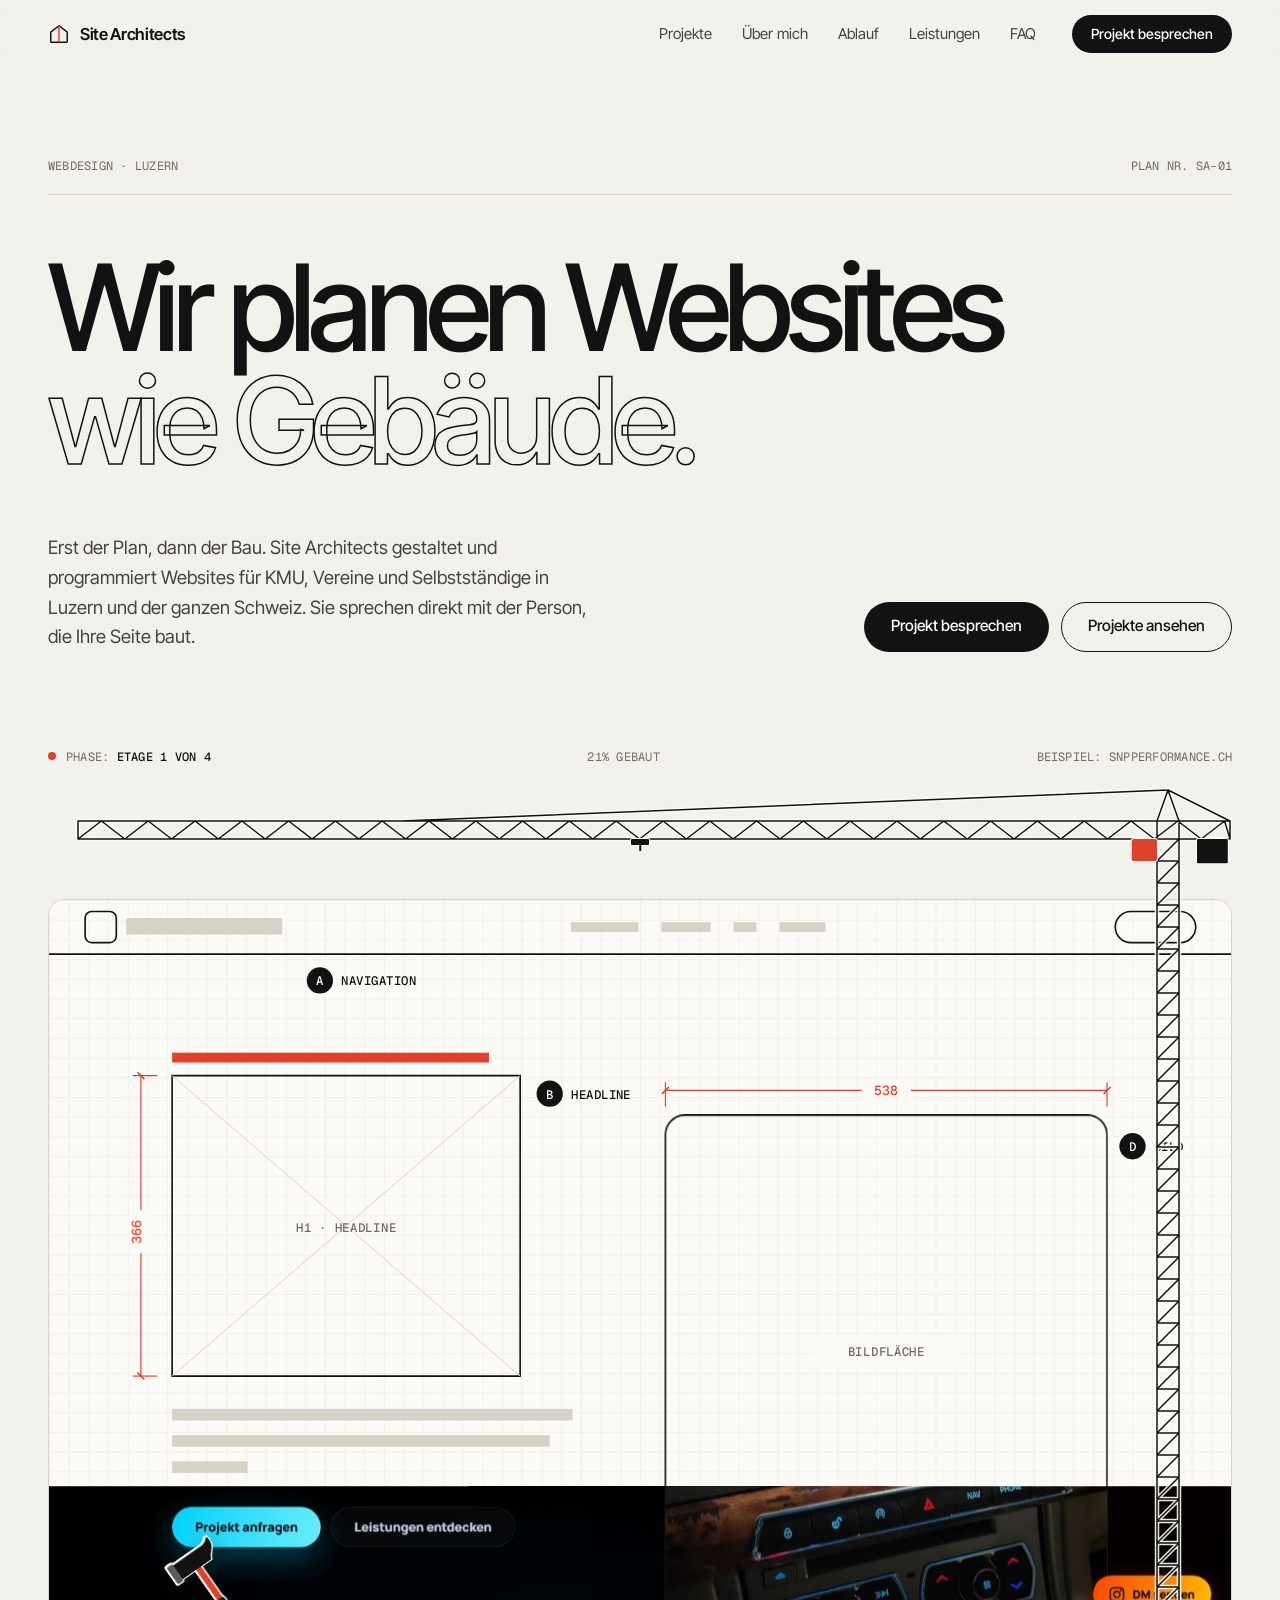
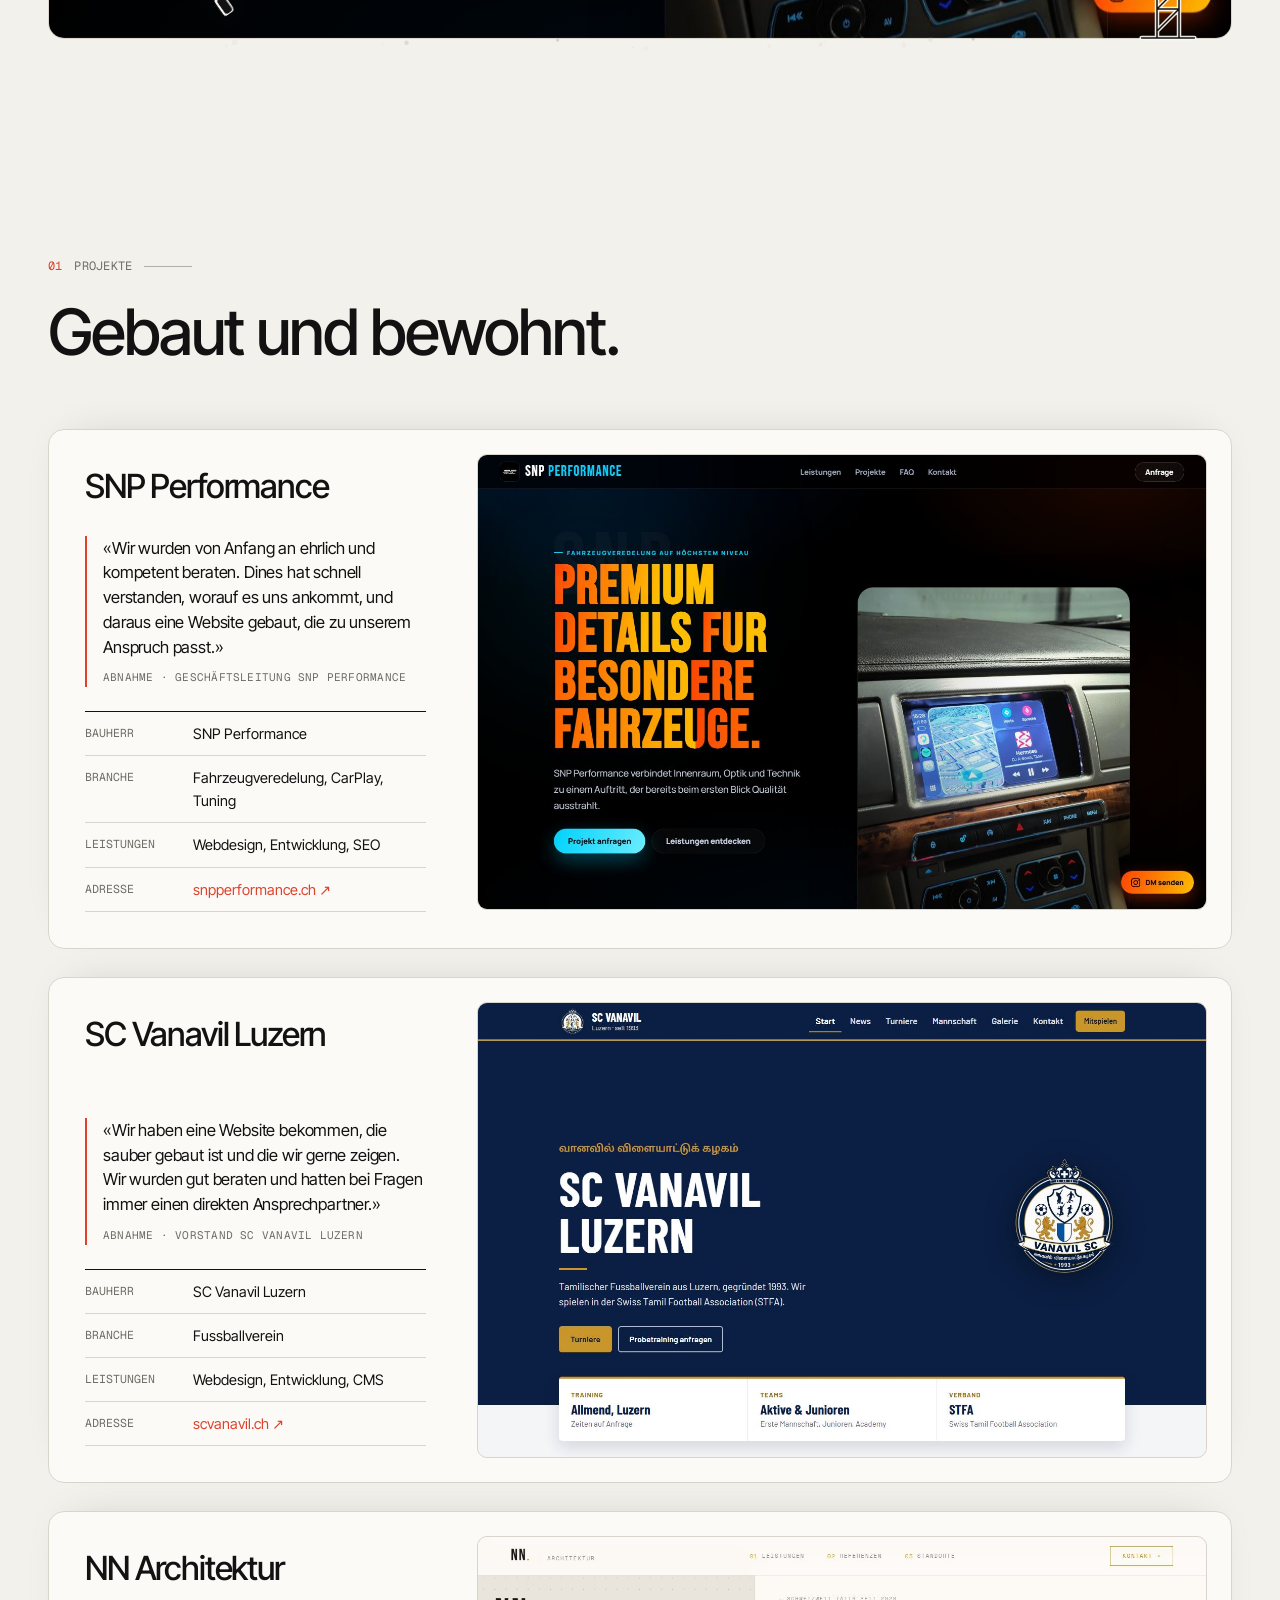
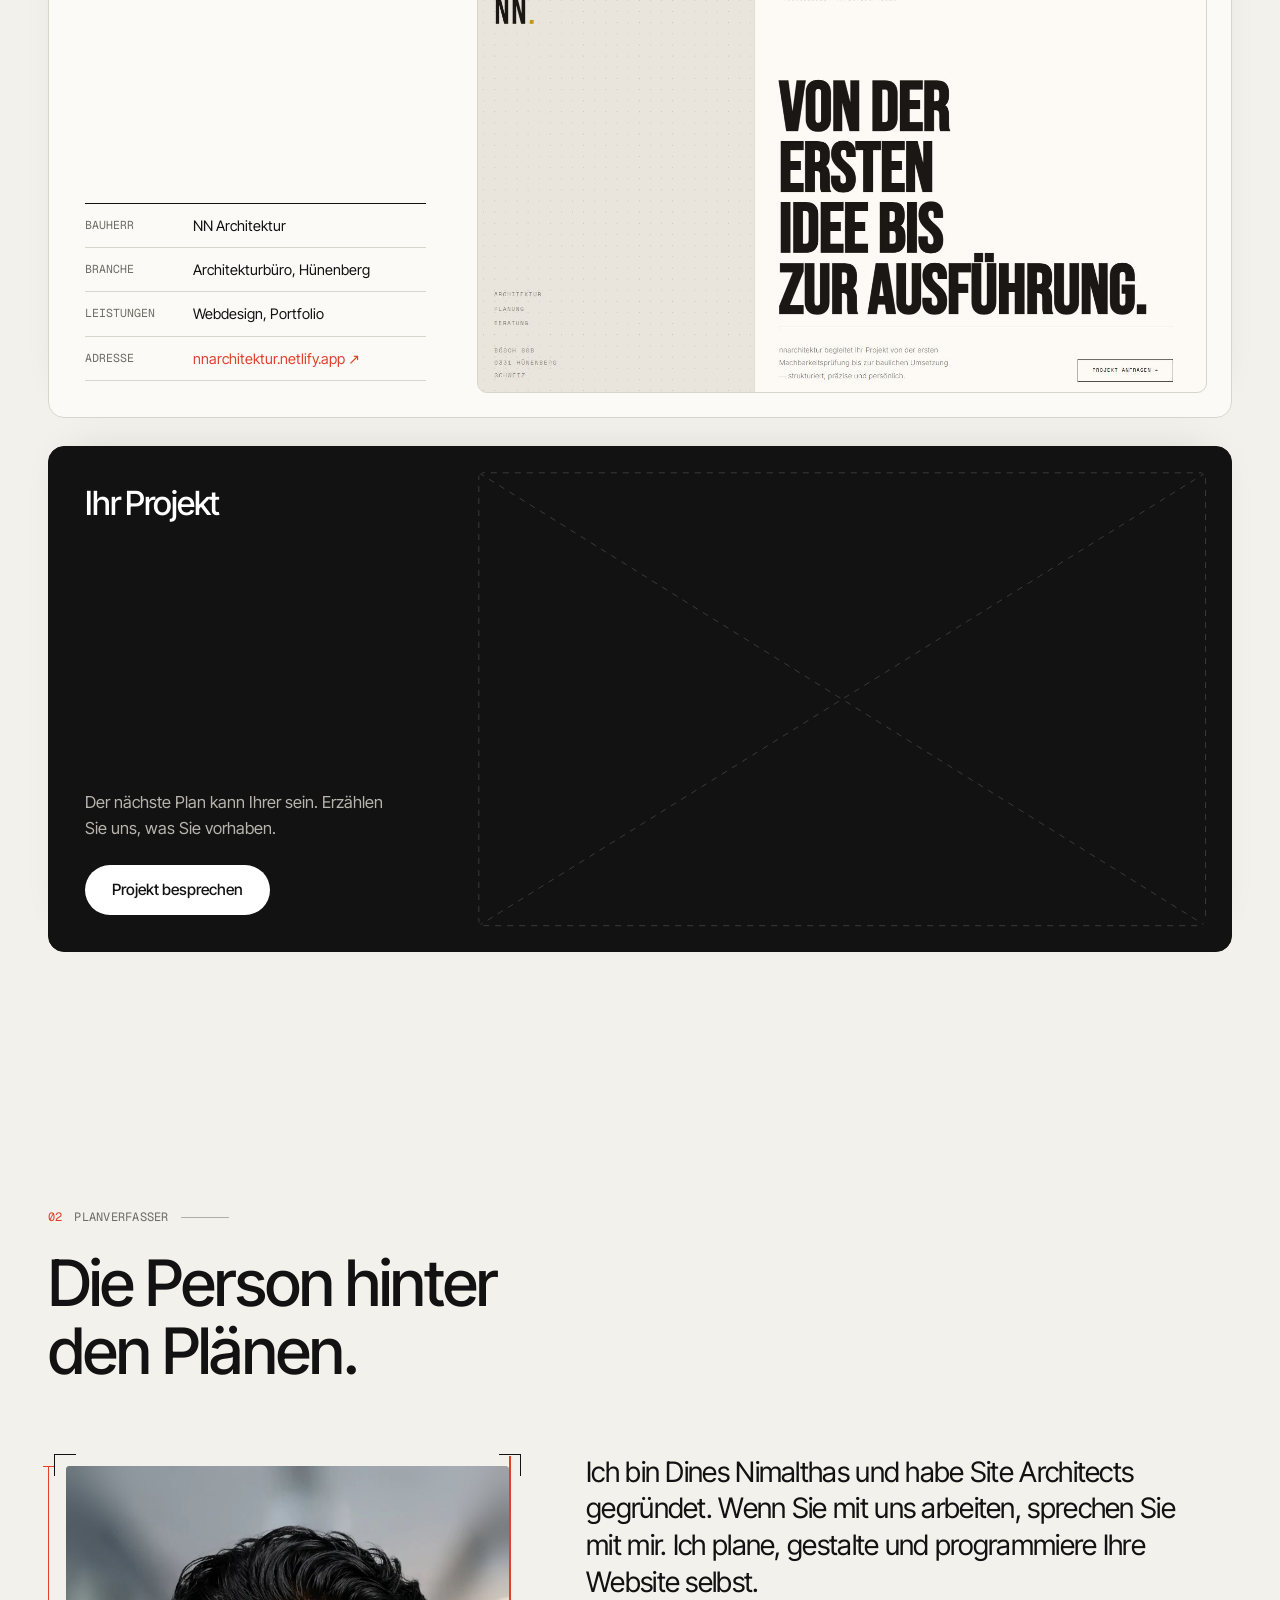
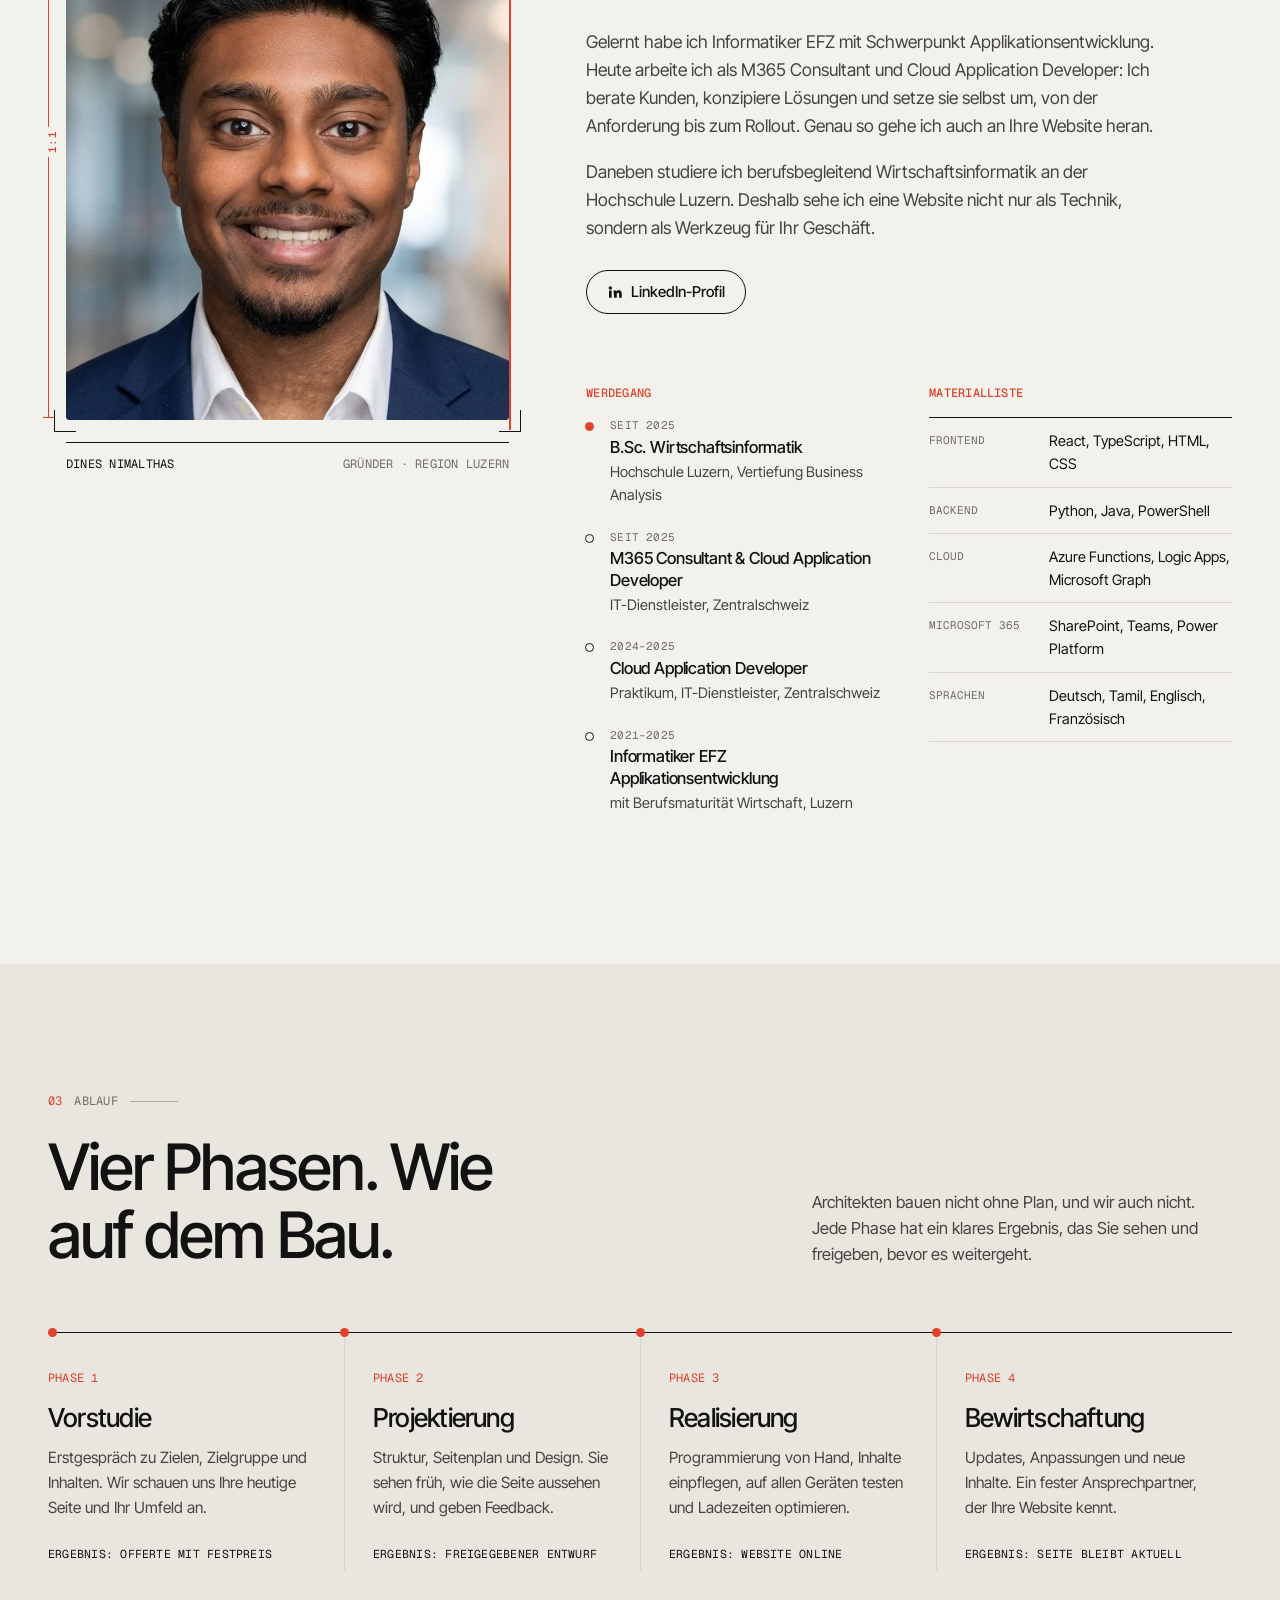
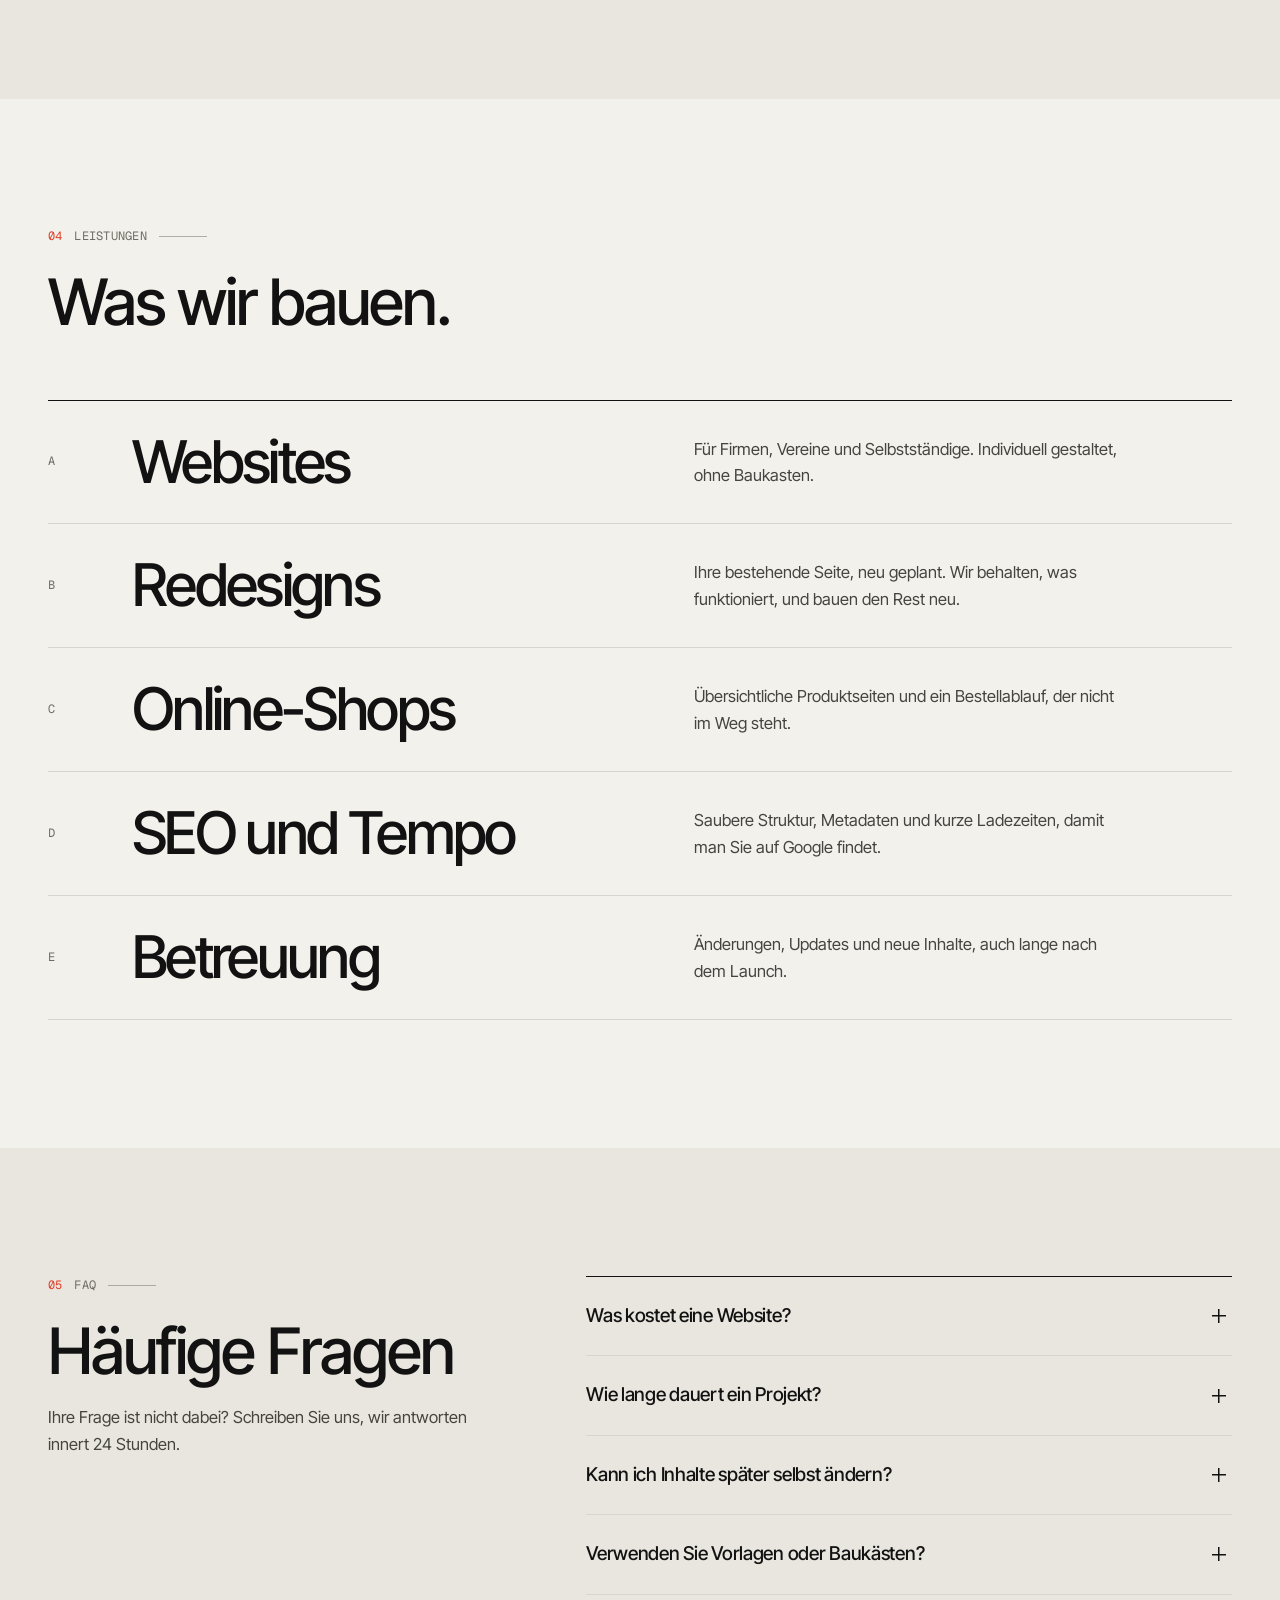
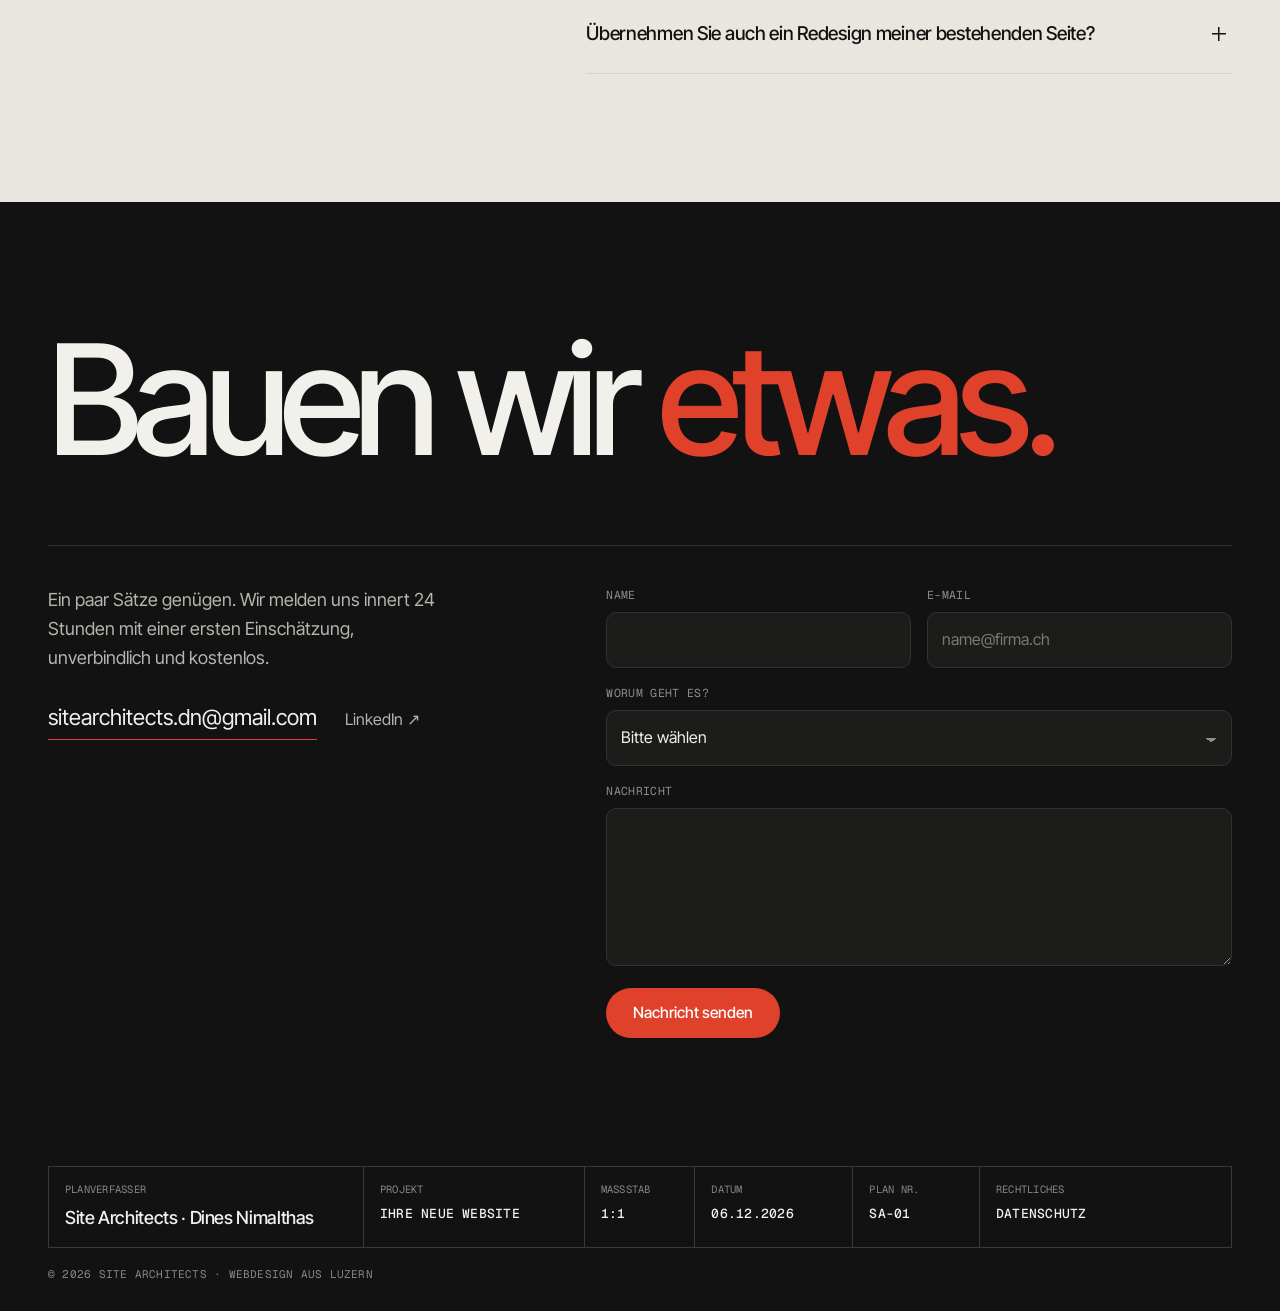
==== index.html @ 0a19dae0 "Kundenstimme vom Vorstand SC Vanavil Luzern Co-Authored-By: Claude Opus 5.5 <noreply@anthropic.com>" ====
<!DOCTYPE html>
<html lang="de-CH">
<head>
  <meta charset="UTF-8" />
  <meta name="viewport" content="width=device-width, initial-scale=1.0" />
  <meta name="description" content="Site Architects – Webdesign aus Luzern. Websites für KMU, Vereine und Selbstständige in der Zentralschweiz, individuell gestaltet und von Hand programmiert." />

  <meta property="og:type"        content="website" />
  <meta property="og:url"         content="https://sitearchitects.ch/" />
  <meta property="og:title"       content="Site Architects – Webdesign aus Luzern" />
  <meta property="og:description" content="Wir planen Websites wie Gebäude. Individuell gestaltet und von Hand programmiert für KMU, Vereine und Selbstständige." />
  <meta name="twitter:title"       content="Site Architects – Webdesign aus Luzern" />
  <meta name="twitter:description" content="Wir planen Websites wie Gebäude. Individuell gestaltet und von Hand programmiert." />
  <meta property="og:site_name"    content="Site Architects" />
  <meta property="og:image"        content="https://sitearchitects.ch/assets/img/og-image.png?v=1" />
  <meta property="og:image:width"  content="1200" />
  <meta property="og:image:height" content="630" />
  <meta property="og:image:alt"    content="Site Architects – Wir planen Websites wie Gebäude." />
  <meta property="og:locale"       content="de_CH" />
  <meta name="twitter:card"        content="summary_large_image" />
  <meta name="twitter:image"       content="https://sitearchitects.ch/assets/img/og-image.png?v=1" />

  <title>Site Architects – Webdesign aus Luzern, Schweiz</title>
  <link rel="canonical" href="https://sitearchitects.ch/" />
  <link rel="icon" href="assets/img/favicon.svg?v=2" type="image/svg+xml" />
  <link rel="icon" href="favicon.ico?v=2" sizes="any" />
  <link rel="icon" href="assets/img/icon-180.png?v=2" type="image/png" sizes="180x180" />
  <link rel="apple-touch-icon" href="assets/img/icon-180.png" />
  <meta name="theme-color" content="#f3f1ec" />
  <script type="application/ld+json">
  {
    "@context": "https://schema.org",
    "@type": "ProfessionalService",
    "name": "Site Architects",
    "description": "Webdesign und Webentwicklung aus Luzern für KMU, Vereine und Selbstständige.",
    "url": "https://sitearchitects.ch/",
    "logo": "https://sitearchitects.ch/assets/img/icon-512.png",
    "image": "https://sitearchitects.ch/assets/img/og-image.png",
    "email": "sitearchitects.dn@gmail.com",
    "address": { "@type": "PostalAddress", "addressLocality": "Luzern", "addressRegion": "LU", "addressCountry": "CH" },
    "areaServed": [
      { "@type": "City", "name": "Luzern" },
      { "@type": "AdministrativeArea", "name": "Zentralschweiz" },
      { "@type": "Country", "name": "Schweiz" }
    ],
    "founder": { "@type": "Person", "name": "Dines Nimalthas", "sameAs": "https://www.linkedin.com/in/dines-nimalthas-b06981230" },
    "knowsAbout": ["Webdesign", "Webentwicklung", "Redesign", "Online-Shops", "SEO"],
    "sameAs": ["https://www.linkedin.com/in/dines-nimalthas-b06981230"]
  }
  </script>
  <link rel="stylesheet" href="assets/css/fonts.css" />
  <link rel="stylesheet" href="assets/css/style.css" />
  <script>
    /* Intro nur beim ersten Besuch pro Sitzung */
    try {
      if (!sessionStorage.getItem('sa-intro') && !matchMedia('(prefers-reduced-motion: reduce)').matches) {
        document.documentElement.classList.add('intro');
        sessionStorage.setItem('sa-intro', '1');
      }
    } catch (e) {}
  </script>
</head>
<body>

<div class="intro-screen" aria-hidden="true">
  <div class="intro-screen__inner">
    <svg class="intro-screen__mark" viewBox="0 0 24 24">
      <path pathLength="1" d="M3 21V10l9-7 9 7v11" />
      <path pathLength="1" d="M3 21h18" />
      <path pathLength="1" d="M12 3v18" />
    </svg>
    <span class="intro-screen__name">Site Architects</span>
    <span class="intro-screen__dim"><i></i><em class="mono">Massstab 1:1</em></span>
  </div>
</div>

<header class="nav" id="nav">
  <div class="nav__inner">
    <a href="#top" class="nav__logo">
      <svg viewBox="0 0 24 24" aria-hidden="true"><path d="M3 21V10l9-7 9 7v11M3 21h18" /><path class="nav__logo-mid" d="M12 3v18" /></svg>
      Site Architects
    </a>
    <nav class="nav__links" aria-label="Hauptnavigation">
      <a href="#projekte">Projekte</a>
      <a href="#ueber-mich">Über mich</a>
      <a href="#phasen">Ablauf</a>
      <a href="#leistungen">Leistungen</a>
      <a href="#faq">FAQ</a>
    </nav>
    <a href="#kontakt" class="btn btn--dark btn--sm nav__cta">Projekt besprechen</a>
    <button class="nav__burger" id="menuBtn" aria-label="Menü öffnen" aria-expanded="false" aria-controls="mobileMenu">
      <span></span><span></span>
    </button>
  </div>
  <nav class="mobile-menu" id="mobileMenu" aria-label="Mobile Navigation" hidden>
    <a href="#projekte">Projekte</a>
    <a href="#ueber-mich">Über mich</a>
    <a href="#phasen">Ablauf</a>
    <a href="#leistungen">Leistungen</a>
    <a href="#faq">FAQ</a>
    <a href="#kontakt">Kontakt</a>
  </nav>
</header>

<main id="top">

  <!-- ══ HERO ══════════════════════════════════════ -->
  <section class="hero wrap">
    <div class="hero__meta mono">
      <span>Webdesign · Luzern</span>
      <span>Plan Nr. SA-01</span>
    </div>
    <h1 class="hero__title"><span class="hero__title-1">Wir planen Websites</span> <span class="hero__title-2">wie Gebäude.</span></h1>
    <div class="hero__row">
      <p class="hero__lead">
        Erst der Plan, dann der Bau. Site Architects gestaltet und programmiert Websites
        für KMU, Vereine und Selbstständige in Luzern und der ganzen Schweiz. Sie sprechen direkt mit der Person, die Ihre Seite baut.
      </p>
      <div class="hero__actions">
        <a href="#kontakt" class="btn btn--dark">Projekt besprechen</a>
        <a href="#projekte" class="btn btn--ghost">Projekte ansehen</a>
      </div>
    </div>
  </section>

  <!-- ══ PLAN → BAU (baut sich selbst) ═════════════ -->
  <section class="build" id="build" aria-label="Vom Plan zur fertigen Website am Beispiel SNP Performance">
    <div class="build__stage">
      <div class="wrap build__bar mono">
        <span class="build__phase"><i class="build__dot"></i>Phase: <b id="buildPhase">Plan</b></span>
        <span class="build__progress"><span id="buildPct">0</span>% gebaut</span>
        <button class="build__replay mono" id="buildReplay" type="button" hidden>↻ Nochmal bauen</button>
        <span class="build__ref">Beispiel: snpperformance.ch</span>
      </div>

      <div class="wrap">
        <div class="build__site">
        <div class="build__frame" id="buildFrame">
          <picture>
            <source media="(max-width: 760px)" srcset="assets/img/work/snpperformance-mobile.jpg" width="390" height="624" />
            <img class="build__real" id="buildReal" src="assets/img/work/snpperformance.jpg" alt="Fertige Website von SNP Performance" width="1440" height="900" />
          </picture>

          <div class="build__plan" id="buildPlan" aria-hidden="true">
            <svg class="plan-desk" viewBox="0 0 1440 900" preserveAspectRatio="xMidYMin slice">
              <defs>
                <pattern id="grid" width="24" height="24" patternUnits="userSpaceOnUse">
                  <path d="M24 0H0v24" class="p-grid" />
                </pattern>
                <pattern id="hatch" width="14" height="14" patternUnits="userSpaceOnUse" patternTransform="rotate(45)">
                  <path d="M0 0v14" class="p-hatch" />
                </pattern>
                <marker id="tick" viewBox="0 0 10 10" refX="5" refY="5" markerWidth="10" markerHeight="10" orient="auto">
                  <path d="M2 8L8 2" class="p-dim" />
                </marker>
              </defs>

              <rect width="1440" height="900" class="p-paper" />
              <rect width="1440" height="900" fill="url(#grid)" />

              <!-- Navigation -->
              <line x1="0" y1="66" x2="1440" y2="66" class="p-line" />
              <rect x="44" y="14" width="38" height="38" rx="8" class="p-line" />
              <rect x="94" y="22" width="190" height="20" class="p-block" />
              <rect x="636" y="27" width="82" height="12" class="p-block" />
              <rect x="746" y="27" width="60" height="12" class="p-block" />
              <rect x="834" y="27" width="28" height="12" class="p-block" />
              <rect x="890" y="27" width="56" height="12" class="p-block" />
              <rect x="1299" y="14" width="98" height="38" rx="19" class="p-line" />

              <!-- Eyebrow + Headline -->
              <rect x="150" y="186" width="386" height="12" class="p-block p-block--accent" />
              <rect x="150" y="214" width="424" height="366" class="p-line" />
              <path d="M150 214L574 580M574 214L150 580" class="p-thin" />
              <text x="362" y="404" class="p-label" text-anchor="middle">H1 · HEADLINE</text>

              <!-- Text -->
              <rect x="150" y="620" width="488" height="14" class="p-block" />
              <rect x="150" y="652" width="460" height="14" class="p-block" />
              <rect x="150" y="684" width="92" height="14" class="p-block" />

              <!-- Buttons -->
              <rect x="150" y="740" width="180" height="48" rx="24" class="p-line p-fill-accent" />
              <rect x="344" y="740" width="224" height="48" rx="24" class="p-line" />

              <!-- Bildfläche -->
              <rect x="751" y="262" width="538" height="660" rx="24" fill="url(#hatch)" class="p-line" />
              <rect x="931" y="530" width="178" height="40" class="p-paper" />
              <text x="1020" y="556" class="p-label" text-anchor="middle">BILDFLÄCHE</text>

              <!-- Masslinien -->
              <line x1="751" y1="232" x2="1289" y2="232" class="p-dim" marker-start="url(#tick)" marker-end="url(#tick)" />
              <line x1="751" y1="222" x2="751" y2="252" class="p-dim" />
              <line x1="1289" y1="222" x2="1289" y2="252" class="p-dim" />
              <rect x="990" y="220" width="60" height="24" class="p-paper" />
              <text x="1020" y="238" class="p-dimtext" text-anchor="middle">538</text>

              <line x1="112" y1="214" x2="112" y2="580" class="p-dim" marker-start="url(#tick)" marker-end="url(#tick)" />
              <line x1="102" y1="214" x2="132" y2="214" class="p-dim" />
              <line x1="102" y1="580" x2="132" y2="580" class="p-dim" />
              <rect x="98" y="378" width="28" height="52" class="p-paper" />
              <text x="112" y="404" class="p-dimtext" text-anchor="middle" transform="rotate(-90 112 404)">366</text>

              <line x1="150" y1="816" x2="568" y2="816" class="p-dim" marker-start="url(#tick)" marker-end="url(#tick)" />
              <rect x="330" y="804" width="58" height="24" class="p-paper" />
              <text x="359" y="822" class="p-dimtext" text-anchor="middle">418</text>

              <!-- Positionsmarken -->
              <g class="p-callout"><circle cx="330" cy="98" r="16" /><text x="330" y="104" text-anchor="middle">A</text></g>
              <text x="356" y="104" class="p-note">Navigation</text>
              <g class="p-callout"><circle cx="610" cy="236" r="16" /><text x="610" y="242" text-anchor="middle">B</text></g>
              <text x="636" y="242" class="p-note">Headline</text>
              <g class="p-callout"><circle cx="610" cy="764" r="16" /><text x="610" y="770" text-anchor="middle">C</text></g>
              <text x="636" y="770" class="p-note">Anfrage</text>
              <g class="p-callout"><circle cx="1320" cy="300" r="16" /><text x="1320" y="306" text-anchor="middle">D</text></g>
              <text x="1346" y="306" class="p-note">Bild</text>
            </svg>

            <!-- Plan der Handy-Ansicht -->
            <svg class="plan-mob" viewBox="0 0 390 624" preserveAspectRatio="xMidYMin slice">
              <defs>
                <pattern id="grid-m" width="16" height="16" patternUnits="userSpaceOnUse">
                  <path d="M16 0H0v16" class="p-grid" />
                </pattern>
                <pattern id="hatch-m" width="10" height="10" patternUnits="userSpaceOnUse" patternTransform="rotate(45)">
                  <path d="M0 0v10" class="p-hatch" />
                </pattern>
                <marker id="tick-m" viewBox="0 0 10 10" refX="5" refY="5" markerWidth="8" markerHeight="8" orient="auto">
                  <path d="M2 8L8 2" class="p-dim" />
                </marker>
              </defs>

              <rect width="390" height="624" class="p-paper" />
              <rect width="390" height="624" fill="url(#grid-m)" />

              <!-- Navigation -->
              <line x1="0" y1="66" x2="390" y2="66" class="p-line" />
              <rect x="18" y="13" width="40" height="40" rx="9" class="p-line" />
              <rect x="68" y="24" width="150" height="18" class="p-block" />
              <path d="M342 25h22M342 33h22M342 41h22" class="p-line" />

              <!-- Bildfläche mit Karte -->
              <rect x="20" y="128" width="350" height="195" rx="24" fill="url(#hatch-m)" class="p-line" />
              <rect x="40" y="244" width="310" height="60" rx="14" class="p-paper" />
              <rect x="40" y="244" width="310" height="60" rx="14" class="p-line" />
              <rect x="58" y="262" width="130" height="11" class="p-block" />
              <rect x="58" y="281" width="170" height="9" class="p-block" />
              <rect x="146" y="172" width="98" height="24" class="p-paper" />
              <text x="195" y="189" class="p-label" text-anchor="middle">BILDFLÄCHE</text>

              <!-- Masslinie Bild -->
              <line x1="20" y1="110" x2="370" y2="110" class="p-dim" marker-start="url(#tick-m)" marker-end="url(#tick-m)" />
              <line x1="20" y1="102" x2="20" y2="118" class="p-dim" />
              <line x1="370" y1="102" x2="370" y2="118" class="p-dim" />
              <rect x="177" y="100" width="36" height="20" class="p-paper" />
              <text x="195" y="114" class="p-dimtext" text-anchor="middle">350</text>

              <!-- Eyebrow + Headline -->
              <rect x="20" y="362" width="24" height="4" class="p-block p-block--accent" />
              <rect x="54" y="358" width="236" height="11" class="p-block p-block--accent" />
              <rect x="20" y="392" width="210" height="176" class="p-line" />
              <path d="M20 392L230 568M230 392L20 568" class="p-thin" />
              <rect x="95" y="470" width="60" height="20" class="p-paper" />
              <text x="125" y="484" class="p-label" text-anchor="middle">H1</text>

              <line x1="20" y1="590" x2="230" y2="590" class="p-dim" marker-start="url(#tick-m)" marker-end="url(#tick-m)" />
              <rect x="107" y="580" width="36" height="20" class="p-paper" />
              <text x="125" y="594" class="p-dimtext" text-anchor="middle">210</text>

              <circle cx="343" cy="569" r="23" class="p-line" />

              <!-- Positionsmarken -->
              <g class="p-callout"><circle cx="250" cy="44" r="11" /><text x="250" y="48" text-anchor="middle">A</text></g>
              <text x="266" y="48" class="p-note">Nav</text>
              <g class="p-callout"><circle cx="44" cy="152" r="11" /><text x="44" y="156" text-anchor="middle">B</text></g>
              <text x="60" y="156" class="p-note">Bild</text>
              <g class="p-callout"><circle cx="250" cy="410" r="11" /><text x="250" y="414" text-anchor="middle">C</text></g>
              <text x="266" y="414" class="p-note">Headline</text>
            </svg>
          </div>

        </div>
        <div class="build__fx" id="buildFx" aria-hidden="true">
          <div class="hammer" id="hammer">
            <svg viewBox="0 0 100 100">
              <rect class="hammer__handle" x="56" y="24" width="8" height="76" rx="3" />
              <rect class="hammer__grip" x="54.5" y="78" width="11" height="22" rx="3.5" />
              <path class="hammer__head" d="M33 8h47c4 0 8-2 11-6 3 6 1 14-5 19-2 2-4 4-6 9H33z" />
              <rect class="hammer__face" x="26" y="6" width="9" height="26" rx="2" />
            </svg>
          </div>
        </div>
        </div>
      </div>
    </div>
  </section>

  <!-- ══ PROJEKTE ══════════════════════════════════ -->
  <section class="section wrap" id="projekte">
    <div class="section__head">
      <p class="eyebrow mono"><span>01</span> Projekte</p>
      <h2>Gebaut und bewohnt.</h2>
    </div>

    <div class="stack">
      <article class="sheet">
        <a class="sheet__inner" href="https://snpperformance.ch" target="_blank" rel="noopener">
          <div class="sheet__info">
            <h3>SNP Performance</h3>
            <blockquote class="sheet__quote">
              <p>Wir wurden von Anfang an ehrlich und kompetent beraten. Dines hat schnell verstanden, worauf es uns ankommt, und daraus eine Website gebaut, die zu unserem Anspruch passt.</p>
              <footer class="mono">Abnahme · Geschäftsleitung SNP Performance</footer>
            </blockquote>
            <dl class="titleblock">
              <div><dt>Bauherr</dt><dd>SNP Performance</dd></div>
              <div><dt>Branche</dt><dd>Fahrzeugveredelung, CarPlay, Tuning</dd></div>
              <div><dt>Leistungen</dt><dd>Webdesign, Entwicklung, SEO</dd></div>
              <div><dt>Adresse</dt><dd>snpperformance.ch <span class="arr">↗</span></dd></div>
            </dl>
          </div>
          <figure class="sheet__shot"><img src="assets/img/work/snpperformance.jpg" alt="Startseite von SNP Performance" width="1440" height="900" loading="lazy" decoding="async" /></figure>
        </a>
      </article>

      <article class="sheet">
        <a class="sheet__inner" href="https://scvanavil.ch" target="_blank" rel="noopener">
          <div class="sheet__info">
            <h3>SC Vanavil Luzern</h3>
            <blockquote class="sheet__quote">
              <p>Wir haben eine Website bekommen, die sauber gebaut ist und die wir gerne zeigen. Wir wurden gut beraten und hatten bei Fragen immer einen direkten Ansprechpartner.</p>
              <footer class="mono">Abnahme · Vorstand SC Vanavil Luzern</footer>
            </blockquote>
            <dl class="titleblock">
              <div><dt>Bauherr</dt><dd>SC Vanavil Luzern</dd></div>
              <div><dt>Branche</dt><dd>Fussballverein</dd></div>
              <div><dt>Leistungen</dt><dd>Webdesign, Entwicklung, CMS</dd></div>
              <div><dt>Adresse</dt><dd>scvanavil.ch <span class="arr">↗</span></dd></div>
            </dl>
          </div>
          <figure class="sheet__shot"><img src="assets/img/work/scvanavil.jpg" alt="Startseite von SC Vanavil Luzern" width="1440" height="900" loading="lazy" decoding="async" /></figure>
        </a>
      </article>

      <article class="sheet">
        <a class="sheet__inner" href="https://nnarchitektur.netlify.app" target="_blank" rel="noopener">
          <div class="sheet__info">
            <h3>NN Architektur</h3>
            <dl class="titleblock">
              <div><dt>Bauherr</dt><dd>NN Architektur</dd></div>
              <div><dt>Branche</dt><dd>Architekturbüro, Hünenberg</dd></div>
              <div><dt>Leistungen</dt><dd>Webdesign, Portfolio</dd></div>
              <div><dt>Adresse</dt><dd>nnarchitektur.netlify.app <span class="arr">↗</span></dd></div>
            </dl>
          </div>
          <figure class="sheet__shot"><img src="assets/img/work/nnarchitektur.jpg" alt="Startseite von NN Architektur" width="1440" height="900" loading="lazy" decoding="async" /></figure>
        </a>
      </article>

      <article class="sheet sheet--cta">
        <a class="sheet__inner" href="#kontakt">
          <div class="sheet__info">
            <h3>Ihr Projekt</h3>
            <p>Der nächste Plan kann Ihrer sein. Erzählen Sie uns, was Sie vorhaben.</p>
            <span class="btn btn--light">Projekt besprechen</span>
          </div>
          <figure class="sheet__shot sheet__shot--empty" aria-hidden="true">
            <svg viewBox="0 0 400 250" preserveAspectRatio="none"><rect x="1" y="1" width="398" height="248" /><path d="M1 1L399 249M399 1L1 249" /></svg>
          </figure>
        </a>
      </article>
    </div>
  </section>

  <!-- ══ PLANVERFASSER ═════════════════════════════ -->
  <section class="section wrap" id="ueber-mich">
    <div class="section__head">
      <p class="eyebrow mono"><span>02</span> Planverfasser</p>
      <h2>Die Person hinter den Plänen.</h2>
    </div>

    <div class="about">
      <figure class="portrait" id="portrait">
        <div class="portrait__frame">
          <img class="portrait__plan" src="assets/img/dines.jpg" alt="" aria-hidden="true" width="800" height="1000" loading="lazy" decoding="async" />
          <img class="portrait__real" src="assets/img/dines.jpg" alt="Porträt von Dines Nimalthas" width="800" height="1000" loading="lazy" decoding="async" />
          <span class="portrait__scan" aria-hidden="true"></span>
          <i class="crop crop--tl"></i><i class="crop crop--tr"></i><i class="crop crop--bl"></i><i class="crop crop--br"></i>
        </div>
        <span class="portrait__dim mono" aria-hidden="true"><b>1:1</b></span>
        <figcaption class="mono"><span>Dines Nimalthas</span><span>Gründer · Region Luzern</span></figcaption>
      </figure>

      <div class="about__body">
        <p class="about__lead">
          Ich bin Dines Nimalthas und habe Site Architects gegründet. Wenn Sie mit uns arbeiten,
          sprechen Sie mit mir. Ich plane, gestalte und programmiere Ihre Website selbst.
        </p>
        <p>
          Gelernt habe ich Informatiker EFZ mit Schwerpunkt Applikationsentwicklung. Heute arbeite ich als
          M365 Consultant und Cloud Application Developer: Ich berate Kunden, konzipiere Lösungen und setze
          sie selbst um, von der Anforderung bis zum Rollout. Genau so gehe ich auch an Ihre Website heran.
        </p>
        <p>
          Daneben studiere ich berufsbegleitend Wirtschaftsinformatik an der Hochschule Luzern.
          Deshalb sehe ich eine Website nicht nur als Technik, sondern als Werkzeug für Ihr Geschäft.
        </p>
        <a class="btn btn--ghost about__li" href="https://www.linkedin.com/in/dines-nimalthas-b06981230" target="_blank" rel="noopener">
          <svg viewBox="0 0 24 24" aria-hidden="true"><path d="M4.98 3.5a2.5 2.5 0 1 1 0 5 2.5 2.5 0 0 1 0-5zM3 9.75h4v11H3zM9.75 9.75h3.8v1.5h.05c.53-1 1.83-2.05 3.77-2.05 4.03 0 4.78 2.65 4.78 6.1v5.45h-4v-4.83c0-1.15-.02-2.63-1.6-2.63-1.6 0-1.85 1.25-1.85 2.55v4.91h-3.95z"/></svg>
          LinkedIn-Profil
        </a>

        <div class="about__cols">
          <div>
            <h3 class="about__h mono">Werdegang</h3>
            <ol class="timeline" id="timeline">
              <li><span class="mono">seit 2025</span><b>B.Sc. Wirtschaftsinformatik</b><em>Hochschule Luzern, Vertiefung Business Analysis</em></li>
              <li><span class="mono">seit 2025</span><b>M365 Consultant &amp; Cloud Application Developer</b><em>IT-Dienstleister, Zentralschweiz</em></li>
              <li><span class="mono">2024–2025</span><b>Cloud Application Developer</b><em>Praktikum, IT-Dienstleister, Zentralschweiz</em></li>
              <li><span class="mono">2021–2025</span><b>Informatiker EFZ Applikationsentwicklung</b><em>mit Berufsmaturität Wirtschaft, Luzern</em></li>
            </ol>
          </div>
          <div>
            <h3 class="about__h mono">Materialliste</h3>
            <dl class="materials">
              <div><dt>Frontend</dt><dd>React, TypeScript, HTML, CSS</dd></div>
              <div><dt>Backend</dt><dd>Python, Java, PowerShell</dd></div>
              <div><dt>Cloud</dt><dd>Azure Functions, Logic Apps, Microsoft Graph</dd></div>
              <div><dt>Microsoft 365</dt><dd>SharePoint, Teams, Power Platform</dd></div>
              <div><dt>Sprachen</dt><dd>Deutsch, Tamil, Englisch, Französisch</dd></div>
            </dl>
          </div>
        </div>
      </div>
    </div>
  </section>

  <!-- ══ PHASEN ════════════════════════════════════ -->
  <section class="section section--tint" id="phasen">
    <div class="wrap">
      <div class="section__head section__head--split">
        <div>
          <p class="eyebrow mono"><span>03</span> Ablauf</p>
          <h2>Vier Phasen. Wie auf dem Bau.</h2>
        </div>
        <p class="section__intro">
          Architekten bauen nicht ohne Plan, und wir auch nicht. Jede Phase hat ein klares Ergebnis,
          das Sie sehen und freigeben, bevor es weitergeht.
        </p>
      </div>

      <ol class="phases">
        <li class="phase">
          <span class="phase__code mono">Phase 1</span>
          <h3>Vorstudie</h3>
          <p>Erstgespräch zu Zielen, Zielgruppe und Inhalten. Wir schauen uns Ihre heutige Seite und Ihr Umfeld an.</p>
          <p class="phase__out mono">Ergebnis: Offerte mit Festpreis</p>
        </li>
        <li class="phase">
          <span class="phase__code mono">Phase 2</span>
          <h3>Projektierung</h3>
          <p>Struktur, Seitenplan und Design. Sie sehen früh, wie die Seite aussehen wird, und geben Feedback.</p>
          <p class="phase__out mono">Ergebnis: Freigegebener Entwurf</p>
        </li>
        <li class="phase">
          <span class="phase__code mono">Phase 3</span>
          <h3>Realisierung</h3>
          <p>Programmierung von Hand, Inhalte einpflegen, auf allen Geräten testen und Ladezeiten optimieren.</p>
          <p class="phase__out mono">Ergebnis: Website online</p>
        </li>
        <li class="phase">
          <span class="phase__code mono">Phase 4</span>
          <h3>Bewirtschaftung</h3>
          <p>Updates, Anpassungen und neue Inhalte. Ein fester Ansprechpartner, der Ihre Website kennt.</p>
          <p class="phase__out mono">Ergebnis: Seite bleibt aktuell</p>
        </li>
      </ol>
    </div>
  </section>

  <!-- ══ LEISTUNGEN ════════════════════════════════ -->
  <section class="section wrap" id="leistungen">
    <div class="section__head">
      <p class="eyebrow mono"><span>04</span> Leistungen</p>
      <h2>Was wir bauen.</h2>
    </div>

    <ul class="rows">
      <li class="row">
        <span class="row__num mono">A</span>
        <h3>Websites</h3>
        <p>Für Firmen, Vereine und Selbstständige. Individuell gestaltet, ohne Baukasten.</p>
      </li>
      <li class="row">
        <span class="row__num mono">B</span>
        <h3>Redesigns</h3>
        <p>Ihre bestehende Seite, neu geplant. Wir behalten, was funktioniert, und bauen den Rest neu.</p>
      </li>
      <li class="row">
        <span class="row__num mono">C</span>
        <h3>Online-Shops</h3>
        <p>Übersichtliche Produktseiten und ein Bestellablauf, der nicht im Weg steht.</p>
      </li>
      <li class="row">
        <span class="row__num mono">D</span>
        <h3>SEO und Tempo</h3>
        <p>Saubere Struktur, Metadaten und kurze Ladezeiten, damit man Sie auf Google findet.</p>
      </li>
      <li class="row">
        <span class="row__num mono">E</span>
        <h3>Betreuung</h3>
        <p>Änderungen, Updates und neue Inhalte, auch lange nach dem Launch.</p>
      </li>
    </ul>
  </section>

  <!-- ══ FAQ ═══════════════════════════════════════ -->
  <section class="section section--tint" id="faq">
    <div class="wrap faq-wrap">
      <div>
        <p class="eyebrow mono"><span>05</span> FAQ</p>
        <h2>Häufige Fragen</h2>
        <p class="section__intro">Ihre Frage ist nicht dabei? Schreiben Sie uns, wir antworten innert 24 Stunden.</p>
      </div>

      <div class="faq">
        <details>
          <summary>Was kostet eine Website?</summary>
          <p>Das hängt vom Umfang ab, also von Anzahl Seiten, Funktionen und Inhalten. Nach dem Erstgespräch erhalten Sie eine Offerte mit Festpreis, damit Sie vorher wissen, woran Sie sind.</p>
        </details>
        <details>
          <summary>Wie lange dauert ein Projekt?</summary>
          <p>Eine kleinere Website ist meist in wenigen Wochen online. Den genauen Zeitplan legen wir im Erstgespräch fest. Er hängt auch davon ab, wie schnell Texte und Bilder bereitstehen.</p>
        </details>
        <details>
          <summary>Kann ich Inhalte später selbst ändern?</summary>
          <p>Ja, wenn Sie das möchten. Wir können ein einfaches CMS einrichten, mit dem Sie Texte, Bilder oder News selbst pflegen. Alternativ übernehmen wir Änderungen für Sie.</p>
        </details>
        <details>
          <summary>Verwenden Sie Vorlagen oder Baukästen?</summary>
          <p>Nein. Jede Website wird für das jeweilige Projekt gestaltet und programmiert. So passt sie zu Ihrer Marke und bleibt schnell.</p>
        </details>
        <details>
          <summary>Übernehmen Sie auch ein Redesign meiner bestehenden Seite?</summary>
          <p>Ja. Wir prüfen zuerst, was an Ihrer aktuellen Seite funktioniert und was nicht, und übernehmen bestehende Inhalte, wo es sinnvoll ist.</p>
        </details>
      </div>
    </div>
  </section>

  <!-- ══ KONTAKT ═══════════════════════════════════ -->
  <section class="section section--dark" id="kontakt">
    <div class="wrap">
      <h2 class="contact__big">Bauen wir <span>etwas.</span></h2>
      <div class="contact">
        <div class="contact__intro">
          <p>Ein paar Sätze genügen. Wir melden uns innert 24 Stunden mit einer ersten Einschätzung, unverbindlich und kostenlos.</p>
          <a href="mailto:sitearchitects.dn@gmail.com" class="contact__mail">sitearchitects.dn@gmail.com</a>
          <a href="https://www.linkedin.com/in/dines-nimalthas-b06981230" class="contact__li" target="_blank" rel="noopener">LinkedIn ↗</a>
        </div>

        <form class="form" id="contactForm" novalidate>
          <div class="form__row">
            <label class="field">
              <span>Name</span>
              <input type="text" name="name" autocomplete="name" required />
            </label>
            <label class="field">
              <span>E-Mail</span>
              <input type="email" name="email" autocomplete="email" placeholder="name@firma.ch" required />
            </label>
          </div>
          <label class="field">
            <span>Worum geht es?</span>
            <select name="project">
              <option value="">Bitte wählen</option>
              <option>Neue Website</option>
              <option>Redesign einer bestehenden Website</option>
              <option>Online-Shop</option>
              <option>Betreuung und Anpassungen</option>
              <option>Etwas anderes</option>
            </select>
          </label>
          <label class="field">
            <span>Nachricht</span>
            <textarea name="message" rows="5" required></textarea>
          </label>
          <button type="submit" class="btn btn--accent" id="cfSubmit"><span>Nachricht senden</span></button>
          <p class="form__status form__status--ok" id="cfSuccess" role="status">Danke für Ihre Nachricht. Wir melden uns innert 24 Stunden.</p>
          <p class="form__status form__status--err" id="cfError" role="alert">Das Senden hat nicht geklappt. Bitte versuchen Sie es erneut oder schreiben Sie direkt an sitearchitects.dn@gmail.com.</p>
        </form>
      </div>
    </div>
  </section>

</main>

<!-- ══ FOOTER als Plankopf ═══════════════════════ -->
<footer class="footer">
  <div class="wrap">
    <div class="plankopf mono">
      <div class="pk pk--brand"><span>Planverfasser</span><b>Site Architects · Dines Nimalthas</b></div>
      <div class="pk"><span>Projekt</span><b>Ihre neue Website</b></div>
      <div class="pk"><span>Massstab</span><b>1:1</b></div>
      <div class="pk"><span>Datum</span><b id="pkDate">2026</b></div>
      <div class="pk"><span>Plan Nr.</span><b>SA-01</b></div>
      <div class="pk pk--links"><span>Rechtliches</span><b><a href="datenschutz.html">Datenschutz</a></b></div>
    </div>
    <p class="footer__copy mono">© 2026 Site Architects · Webdesign aus Luzern</p>
  </div>
</footer>

<script src="assets/js/script.js"></script>
</body>
</html>
---- assets/css/fonts.css ----
/* Lokal gehostete Schriften (Inter Tight, Geist Mono) — keine Verbindung zu Google */
/* latin-ext */
@font-face {
  font-family: 'Geist Mono';
  font-style: normal;
  font-weight: 400;
  font-display: swap;
  src: url(../fonts/geist-mono-latin-ext-d09800.woff2) format('woff2');
  unicode-range: U+0100-02BA, U+02BD-02C5, U+02C7-02CC, U+02CE-02D7, U+02DD-02FF, U+0304, U+0308, U+0329, U+1D00-1DBF, U+1E00-1E9F, U+1EF2-1EFF, U+2020, U+20A0-20AB, U+20AD-20C0, U+2113, U+2C60-2C7F, U+A720-A7FF;
}
/* latin */
@font-face {
  font-family: 'Geist Mono';
  font-style: normal;
  font-weight: 400;
  font-display: swap;
  src: url(../fonts/geist-mono-latin-b291d8.woff2) format('woff2');
  unicode-range: U+0000-00FF, U+0131, U+0152-0153, U+02BB-02BC, U+02C6, U+02DA, U+02DC, U+0304, U+0308, U+0329, U+2000-206F, U+20AC, U+2122, U+2191, U+2193, U+2212, U+2215, U+FEFF, U+FFFD;
}
/* latin-ext */
@font-face {
  font-family: 'Geist Mono';
  font-style: normal;
  font-weight: 500;
  font-display: swap;
  src: url(../fonts/geist-mono-latin-ext-d09800.woff2) format('woff2');
  unicode-range: U+0100-02BA, U+02BD-02C5, U+02C7-02CC, U+02CE-02D7, U+02DD-02FF, U+0304, U+0308, U+0329, U+1D00-1DBF, U+1E00-1E9F, U+1EF2-1EFF, U+2020, U+20A0-20AB, U+20AD-20C0, U+2113, U+2C60-2C7F, U+A720-A7FF;
}
/* latin */
@font-face {
  font-family: 'Geist Mono';
  font-style: normal;
  font-weight: 500;
  font-display: swap;
  src: url(../fonts/geist-mono-latin-b291d8.woff2) format('woff2');
  unicode-range: U+0000-00FF, U+0131, U+0152-0153, U+02BB-02BC, U+02C6, U+02DA, U+02DC, U+0304, U+0308, U+0329, U+2000-206F, U+20AC, U+2122, U+2191, U+2193, U+2212, U+2215, U+FEFF, U+FFFD;
}
/* latin-ext */
@font-face {
  font-family: 'Inter Tight';
  font-style: normal;
  font-weight: 400;
  font-display: swap;
  src: url(../fonts/inter-tight-latin-ext-37513b.woff2) format('woff2');
  unicode-range: U+0100-02BA, U+02BD-02C5, U+02C7-02CC, U+02CE-02D7, U+02DD-02FF, U+0304, U+0308, U+0329, U+1D00-1DBF, U+1E00-1E9F, U+1EF2-1EFF, U+2020, U+20A0-20AB, U+20AD-20C0, U+2113, U+2C60-2C7F, U+A720-A7FF;
}
/* latin */
@font-face {
  font-family: 'Inter Tight';
  font-style: normal;
  font-weight: 400;
  font-display: swap;
  src: url(../fonts/inter-tight-latin-1bf6b3.woff2) format('woff2');
  unicode-range: U+0000-00FF, U+0131, U+0152-0153, U+02BB-02BC, U+02C6, U+02DA, U+02DC, U+0304, U+0308, U+0329, U+2000-206F, U+20AC, U+2122, U+2191, U+2193, U+2212, U+2215, U+FEFF, U+FFFD;
}
/* latin-ext */
@font-face {
  font-family: 'Inter Tight';
  font-style: normal;
  font-weight: 500;
  font-display: swap;
  src: url(../fonts/inter-tight-latin-ext-37513b.woff2) format('woff2');
  unicode-range: U+0100-02BA, U+02BD-02C5, U+02C7-02CC, U+02CE-02D7, U+02DD-02FF, U+0304, U+0308, U+0329, U+1D00-1DBF, U+1E00-1E9F, U+1EF2-1EFF, U+2020, U+20A0-20AB, U+20AD-20C0, U+2113, U+2C60-2C7F, U+A720-A7FF;
}
/* latin */
@font-face {
  font-family: 'Inter Tight';
  font-style: normal;
  font-weight: 500;
  font-display: swap;
  src: url(../fonts/inter-tight-latin-1bf6b3.woff2) format('woff2');
  unicode-range: U+0000-00FF, U+0131, U+0152-0153, U+02BB-02BC, U+02C6, U+02DA, U+02DC, U+0304, U+0308, U+0329, U+2000-206F, U+20AC, U+2122, U+2191, U+2193, U+2212, U+2215, U+FEFF, U+FFFD;
}
/* latin-ext */
@font-face {
  font-family: 'Inter Tight';
  font-style: normal;
  font-weight: 600;
  font-display: swap;
  src: url(../fonts/inter-tight-latin-ext-37513b.woff2) format('woff2');
  unicode-range: U+0100-02BA, U+02BD-02C5, U+02C7-02CC, U+02CE-02D7, U+02DD-02FF, U+0304, U+0308, U+0329, U+1D00-1DBF, U+1E00-1E9F, U+1EF2-1EFF, U+2020, U+20A0-20AB, U+20AD-20C0, U+2113, U+2C60-2C7F, U+A720-A7FF;
}
/* latin */
@font-face {
  font-family: 'Inter Tight';
  font-style: normal;
  font-weight: 600;
  font-display: swap;
  src: url(../fonts/inter-tight-latin-1bf6b3.woff2) format('woff2');
  unicode-range: U+0000-00FF, U+0131, U+0152-0153, U+02BB-02BC, U+02C6, U+02DA, U+02DC, U+0304, U+0308, U+0329, U+2000-206F, U+20AC, U+2122, U+2191, U+2193, U+2212, U+2215, U+FEFF, U+FFFD;
}
---- assets/css/style.css ----
/* ═══════════════════════════════════════════════════════
   Site Architects — style.css
   Konzept: Vom Plan zum Bau. Papier, Tusche, Rotstift.
   Schrift: Inter Tight (Text) + Geist Mono (Planbeschriftung)
═══════════════════════════════════════════════════════ */

:root {
  --paper:    #f3f1ec;
  --paper-2:  #e9e6df;
  --surface:  #fbfaf7;
  --ink:      #121212;
  --ink-2:    #45443f;
  --muted:    #6f6c64;
  --line:     #d9d5cc;
  --red:      #e0412b;
  --dark:     #121212;
  --dark-2:   #1c1c1b;

  /* Aliase für die Rechtsseiten */
  --text:     var(--ink);
  --text-2:   var(--ink-2);
  --border:   var(--line);
  --accent:   var(--red);

  --nav-h:    68px;
  --wrap:     1280px;
  --gutter:   clamp(16px, 4vw, 48px);
  --r:        16px;
  --ease:     cubic-bezier(.22,.61,.36,1);
  --ease-out: cubic-bezier(.23,1,.32,1);
  --ease-in-out: cubic-bezier(.77,0,.175,1);
}

*,*::before,*::after { box-sizing:border-box; margin:0; padding:0; }
html { scroll-behavior:smooth; scroll-padding-top:var(--nav-h); interpolate-size:allow-keywords; }
body {
  font-family:'Inter Tight', system-ui, -apple-system, sans-serif;
  background:var(--paper);
  color:var(--ink);
  font-size:16.5px;
  line-height:1.6;
  -webkit-font-smoothing:antialiased;
  -webkit-tap-highlight-color:transparent;
}
p { text-wrap:pretty; }
a { color:inherit; text-decoration:none; }
img { display:block; max-width:100%; height:auto; }
ul, ol { list-style:none; }
button, input, select, textarea { font:inherit; color:inherit; }
[hidden] { display:none !important; }
::selection { background:var(--red); color:#fff; }

h1, h2, h3 { font-weight:500; letter-spacing:-.03em; line-height:1.05; text-wrap:balance; }
h2 { font-size:clamp(34px, 5vw, 64px); max-width:16ch; }
h3 { font-size:21px; letter-spacing:-.015em; line-height:1.25; }

.mono { font-family:'Geist Mono', ui-monospace, monospace; font-size:12px; letter-spacing:.02em; text-transform:uppercase; }
.wrap { width:100%; max-width:var(--wrap); margin:0 auto; padding:0 var(--gutter); }

.eyebrow { display:flex; align-items:center; gap:12px; color:var(--muted); margin-bottom:22px; }
.eyebrow span { color:var(--red); }
.eyebrow::after { content:''; flex:0 0 48px; height:1px; background:currentColor; opacity:.5; }

/* ── Buttons ─────────────────────────────────────── */
.btn {
  display:inline-flex; align-items:center; justify-content:center; gap:8px;
  height:50px; padding:0 26px; border-radius:999px; white-space:nowrap;
  font-size:15.5px; font-weight:500; border:1px solid transparent; cursor:pointer;
  transition:background-color .2s ease, color .2s ease, border-color .2s ease, transform .16s var(--ease-out);
}
.btn:active { transform:scale(.97); }
.btn--sm     { height:38px; padding:0 18px; font-size:14px; }
.btn--dark   { background:var(--ink); color:#fff; }
.btn--ghost  { border-color:var(--ink); }
.btn--light  { background:#fff; color:var(--ink); }
.btn--accent { background:var(--red); color:#fff; }
.btn:focus-visible, a:focus-visible, summary:focus-visible, button:focus-visible { outline:2px solid var(--red); outline-offset:3px; }

/* ── Navigation ──────────────────────────────────── */
.nav {
  position:sticky; top:0; z-index:50;
  background:color-mix(in srgb, var(--paper) 88%, transparent);
  backdrop-filter:blur(12px); -webkit-backdrop-filter:blur(12px);
  border-bottom:1px solid transparent; transition:border-color .2s;
}
.nav.scrolled { border-bottom-color:var(--line); }
.nav__inner { max-width:var(--wrap); margin:0 auto; padding:0 var(--gutter); height:var(--nav-h); display:flex; align-items:center; gap:36px; }
.nav__logo { display:inline-flex; align-items:center; gap:10px; font-weight:600; letter-spacing:-.02em; margin-right:auto; }
.nav__logo svg { width:22px; height:22px; fill:none; stroke:currentColor; stroke-width:1.6; stroke-linejoin:round; }
.nav__logo-mid { stroke:var(--red); }
.nav__logo svg { transition:transform .3s var(--ease-out); }
.nav__links { display:flex; gap:30px; font-size:15px; color:var(--ink-2); }
.nav__links a { position:relative; transition:color .2s ease; }
.nav__links a::after { content:''; position:absolute; left:0; right:0; bottom:-4px; height:1px; background:var(--red); transform:scaleX(0); transform-origin:left; transition:transform .25s var(--ease-out); }
/* Aktueller Abschnitt (Scrollspy) */
.nav__links a[aria-current="true"] { color:var(--ink); }
.nav__links a[aria-current="true"]::after { transform:scaleX(1); }
.nav__burger { display:none; }
.mobile-menu { display:none; }

/* ── Hero ────────────────────────────────────────── */
.hero { padding-top:clamp(40px, 7vw, 88px); padding-bottom:clamp(40px, 6vw, 72px); }
.hero__meta { display:flex; justify-content:space-between; color:var(--muted); padding-bottom:18px; border-bottom:1px solid var(--line); margin-bottom:clamp(32px, 5vw, 56px); }
.hero__title { font-size:clamp(46px, 9.4vw, 148px); line-height:.94; letter-spacing:-.055em; font-weight:500; }
.hero__title-2 { display:block; color:transparent; -webkit-text-stroke:1.5px var(--ink); }
.hero__row { margin-top:clamp(32px, 4.5vw, 56px); display:flex; justify-content:space-between; align-items:flex-end; gap:32px; flex-wrap:wrap; }
.hero__lead { max-width:50ch; font-size:18.5px; color:var(--ink-2); }
.hero__actions { display:flex; gap:12px; flex-wrap:wrap; }

/* ── Plan → Bau ──────────────────────────────────── */
.build { position:relative; overflow-x:clip; padding:clamp(8px, 2vw, 24px) 0 clamp(48px, 7vw, 96px); }
.build__stage { display:flex; flex-direction:column; gap:14px; }
.build__bar { display:flex; flex-wrap:wrap; justify-content:space-between; align-items:center; gap:6px 16px; color:var(--muted); }
.build__phase b { color:var(--ink); font-weight:500; }
.build__dot { display:inline-block; width:8px; height:8px; border-radius:50%; background:var(--red); margin-right:10px; vertical-align:1px; }
.build.is-building .build__dot { animation:blink 1s steps(2, jump-none) infinite; }
.build__progress { font-variant-numeric:tabular-nums; }
.build__replay { background:none; border:0; padding:4px 0; color:var(--red); cursor:pointer; transition:transform .16s var(--ease-out); }
.build__replay:not([hidden]) { animation:menuIn .35s var(--ease-out) backwards; }
@media (hover:hover) and (pointer:fine) { .build__replay:hover { text-decoration:underline; text-underline-offset:3px; } }
.build__replay:active { transform:scale(.97); }
.build__site { position:relative; }
.build--js .build__site { padding-top:var(--sky, 96px); }
.build__frame {
  position:relative; overflow:hidden; border-radius:var(--r);
  border:1px solid var(--line); background:var(--paper-2);
  aspect-ratio:16 / 10; width:100%;
}
.build__real, .build__plan, .build__plan svg { position:absolute; inset:0; width:100%; height:100%; }
.build__real { object-fit:cover; object-position:top; }
.plan-mob { display:none; }
/* Ohne JavaScript: fertige Seite zeigen, Plan aus */
.build__plan { display:none; }
.build--js .build__plan { display:block; }
.build--js .build__real { opacity:0; }
.build--js .p-draw { stroke-dasharray:1; stroke-dashoffset:1; }
.build--js .p-pop  { opacity:0; }
.build--js.is-done .build__real { opacity:1; }
.build--js.is-done .build__plan, .build.is-done .build__fx { opacity:0; visibility:hidden; }

/* Baustelle: Kran, Etagen, Hammer liegen über dem Rahmen */
.build__fx { position:absolute; inset:0; pointer-events:none; z-index:2; }
.build__strips img { position:absolute; object-fit:cover; object-position:top; opacity:0; will-change:transform; }
.crane { position:absolute; left:0; top:0; opacity:0; }
.crane svg { display:block; overflow:visible; }
.crane__lines { fill:none; stroke:var(--ink); stroke-width:1.5; stroke-linejoin:round; stroke-linecap:round; }
/* Heller Rand, damit Kran und Seile auch über dunklen Websites lesbar bleiben */
.crane__halo { fill:none; stroke:var(--surface); stroke-width:4.5; stroke-linejoin:round; stroke-linecap:round; opacity:.92; }
.crane__halo--thin { stroke-width:3.5; }
.crane__cab, .crane__weight, .crane__trolley, .crane__block { stroke:var(--surface); stroke-width:2; paint-order:stroke; }
.crane__cab { fill:var(--red); }
.crane__weight, .crane__trolley { fill:var(--ink); }
.crane__cable { position:absolute; left:0; top:0; width:1.5px; background:var(--ink); box-shadow:0 0 0 1.25px rgba(251,250,247,.92); transform-origin:top; transform:scaleY(0); }
.crane__rig { position:absolute; left:0; top:0; opacity:0; will-change:transform; }
.crane__rig svg { display:block; overflow:visible; }
.crane__block { fill:var(--ink); }
.crane__hook  { fill:none; stroke:var(--red); stroke-width:2.5; stroke-linecap:round; filter:drop-shadow(0 0 1.2px var(--surface)) drop-shadow(0 0 1.2px var(--surface)); }
.crane__sling { fill:none; stroke:var(--ink); stroke-width:1.2; }
.hammer { position:absolute; left:0; top:0; width:var(--hs, 72px); height:var(--hs, 72px); opacity:0; will-change:transform; z-index:2; }
/* Umriss in Papierfarbe um die ganze Silhouette, damit der Hammer auch auf Dunkel lesbar ist */
.hammer svg {
  width:100%; height:100%; overflow:visible; transform-origin:60% 100%; transform:rotate(-35deg);
  filter:drop-shadow(1.5px 0 0 #fbfaf7) drop-shadow(-1.5px 0 0 #fbfaf7) drop-shadow(0 1.5px 0 #fbfaf7) drop-shadow(0 -1.5px 0 #fbfaf7) drop-shadow(0 6px 10px rgba(18,18,18,.3));
}
.hammer__handle { fill:var(--red); }
.hammer__grip, .hammer__head { fill:var(--ink); }
.hammer__face { fill:#5c5b56; }
.fx-bit  { position:absolute; left:0; top:0; border-radius:1px; z-index:3; }
.fx-ring { position:absolute; left:0; top:0; width:48px; height:48px; margin:-24px 0 0 -24px; border:2px solid var(--red); border-radius:50%; z-index:3; }

/* Planzeichnung */
.p-paper  { fill:var(--surface); }
.p-grid   { fill:none; stroke:#e7e3da; stroke-width:1; }
.p-hatch  { stroke:#cfcac0; stroke-width:1.2; }
.p-line   { fill:none; stroke:var(--ink); stroke-width:2; }
.p-thin   { fill:none; stroke:var(--line); stroke-width:1.2; }
.p-block  { fill:#d6d2c8; }
.p-block--accent { fill:var(--red); opacity:.55; }
.p-fill-accent { fill:rgba(224,65,43,.12); }
.p-dim    { fill:none; stroke:var(--red); stroke-width:1.4; }
.p-dimtext{ fill:var(--red); font:500 16px 'Geist Mono', monospace; }
.p-label  { fill:var(--muted); font:500 15px 'Geist Mono', monospace; letter-spacing:.06em; }
.p-callout circle { fill:var(--ink); }
.p-callout text { fill:#fff; font:500 15px 'Geist Mono', monospace; }
.p-note   { fill:var(--ink); font:500 15px 'Geist Mono', monospace; text-transform:uppercase; letter-spacing:.04em; }

/* ── Sections ────────────────────────────────────── */
.section { padding-top:clamp(80px, 10vw, 140px); padding-bottom:clamp(80px, 10vw, 140px); }
.section--tint { background:var(--paper-2); }
.section__head { margin-bottom:clamp(40px, 5vw, 72px); }
.section__head--split { display:flex; justify-content:space-between; align-items:flex-end; gap:32px; flex-wrap:wrap; }
.section__intro { max-width:42ch; color:var(--ink-2); }

/* ── Projekte: gestapelte Planblätter ────────────── */
.stack { display:flex; flex-direction:column; gap:28px; }
.sheet { position:sticky; top:calc(var(--nav-h) + 20px + var(--i, 0) * 14px); }
.sheet:nth-child(1) { --i:0; } .sheet:nth-child(2) { --i:1; } .sheet:nth-child(3) { --i:2; } .sheet:nth-child(4) { --i:3; }
.sheet__inner {
  display:grid; grid-template-columns:minmax(260px, 1fr) 2fr; gap:clamp(20px, 3vw, 40px);
  background:var(--surface); border:1px solid var(--line); border-radius:var(--r);
  padding:clamp(16px, 2vw, 24px); box-shadow:0 -12px 40px -24px rgba(0,0,0,.18);
}
.sheet__info { display:flex; flex-direction:column; padding:clamp(4px, 1vw, 12px); }
.sheet__info h3 { font-size:clamp(26px, 2.6vw, 36px); letter-spacing:-.035em; margin-bottom:auto; padding-bottom:28px; }
.sheet__shot { border-radius:10px; overflow:hidden; aspect-ratio:16 / 10; background:var(--paper-2); border:1px solid var(--line); }
.sheet__shot img { width:100%; height:100%; object-fit:cover; object-position:top; transition:transform .8s var(--ease-out); }
.sheet__inner:active { transform:scale(.995); }
.sheet__inner { transition:transform .16s var(--ease-out); }

/* Kundenstimme als Abnahme-Notiz auf dem Planblatt */
.sheet__quote { margin:0 0 24px; padding-left:16px; border-left:2px solid var(--red); }
.sheet__quote p { font-size:16.5px; line-height:1.5; letter-spacing:-.01em; color:var(--ink); }
.sheet__quote p::before { content:'«'; } .sheet__quote p::after { content:'»'; }
.sheet__quote footer { margin-top:10px; font-size:11px; color:var(--muted); }
.titleblock { border-top:1px solid var(--ink); }
.titleblock div { display:grid; grid-template-columns:96px 1fr; gap:12px; padding:10px 0; border-bottom:1px solid var(--line); font-size:14.5px; }
.titleblock dt { font-family:'Geist Mono', monospace; font-size:11.5px; text-transform:uppercase; color:var(--muted); padding-top:2px; }
.titleblock div:last-child dd { color:var(--red); }
.titleblock .arr { display:inline-block; transition:transform .25s var(--ease-out); }

.sheet--cta .sheet__inner { background:var(--ink); color:#fff; border-color:var(--ink); }
.sheet--cta .sheet__info p { color:#b7b4ad; margin-bottom:24px; max-width:32ch; }
.sheet--cta .btn { align-self:flex-start; }
.sheet__shot--empty { background:transparent; border:0; }
.sheet__shot--empty svg { width:100%; height:100%; }
.sheet__shot--empty rect, .sheet__shot--empty path { fill:none; stroke:#3a3a38; stroke-width:1; stroke-dasharray:6 6; vector-effect:non-scaling-stroke; }

/* ── Planverfasser ───────────────────────────────── */
.about { display:grid; grid-template-columns:minmax(280px, 5fr) 7fr; gap:clamp(40px, 6vw, 96px); align-items:start; }
.portrait { position:sticky; top:calc(var(--nav-h) + 32px); margin:0; padding:18px 0 0 18px; }
.portrait__frame { position:relative; aspect-ratio:4 / 5; }
.portrait__frame img { position:absolute; inset:0; width:100%; height:100%; object-fit:cover; border-radius:4px; }
.portrait__plan { filter:grayscale(1) contrast(1.15) brightness(1.05); opacity:.9; }
.portrait__real { clip-path:inset(0 100% 0 0); transition:clip-path 1.6s var(--ease) .2s; }
.portrait__scan { position:absolute; top:-10px; bottom:-10px; left:0; width:1.5px; background:var(--red); opacity:0; transition:left 1.6s var(--ease) .2s, opacity .3s; }
.portrait.in .portrait__real { clip-path:inset(0 0 0 0); }
.portrait.in .portrait__scan { left:100%; opacity:1; }
.portrait.done .portrait__scan { opacity:0; }
/* Schneidemarken */
.crop { position:absolute; width:22px; height:22px; border-color:var(--ink); border-style:solid; border-width:0; }
.crop--tl { top:-12px; left:-12px; border-top-width:1px; border-left-width:1px; }
.crop--tr { top:-12px; right:-12px; border-top-width:1px; border-right-width:1px; }
.crop--bl { bottom:-12px; left:-12px; border-bottom-width:1px; border-left-width:1px; }
.crop--br { bottom:-12px; right:-12px; border-bottom-width:1px; border-right-width:1px; }
/* Masslinie links */
.portrait__dim { position:absolute; left:0; top:18px; bottom:56px; width:1px; background:var(--red); }
.portrait__dim::before, .portrait__dim::after { content:''; position:absolute; left:-5px; width:11px; height:1px; background:var(--red); }
.portrait__dim::before { top:0; } .portrait__dim::after { bottom:0; }
.portrait__dim b { position:absolute; top:50%; left:-10px; transform:translateY(-50%) rotate(-90deg); background:var(--paper); color:var(--red); font-weight:500; padding:0 4px; font-size:11px; }
.portrait figcaption { display:flex; justify-content:space-between; gap:12px; margin-top:22px; padding-top:12px; border-top:1px solid var(--ink); color:var(--muted); }
.portrait figcaption span:first-child { color:var(--ink); }

.about__body { padding-top:6px; }
.about__body > p { color:var(--ink-2); max-width:58ch; margin-bottom:18px; font-size:17.5px; }
.about__body > .about__lead { font-size:clamp(22px, 2.2vw, 30px); line-height:1.3; letter-spacing:-.025em; color:var(--ink); margin-bottom:28px; }
.about__li { margin-top:10px; height:44px; padding:0 20px; font-size:15px; }
.about__li svg { width:16px; height:16px; fill:currentColor; }
.about__cols { display:grid; grid-template-columns:1fr 1fr; gap:40px; margin-top:clamp(48px, 6vw, 72px); }
.about__h { color:var(--red); margin-bottom:16px; font-weight:500; letter-spacing:.02em; }

.timeline { position:relative; padding-left:24px; }
.timeline::before { content:''; position:absolute; left:3px; top:6px; bottom:6px; width:1px; background:var(--ink); transform-origin:top; transform:scaleY(var(--tl, 0)); }
.timeline li { position:relative; display:flex; flex-direction:column; gap:2px; padding-bottom:22px; opacity:.25; transition:opacity .5s var(--ease); }
.timeline li.on { opacity:1; }
.timeline li::before { content:''; position:absolute; left:-25px; top:5px; width:9px; height:9px; border-radius:50%; background:var(--paper); border:1.5px solid var(--ink); transition:background .3s, border-color .3s; }
.timeline li.on::before { background:var(--red); border-color:var(--red); }
.timeline span { color:var(--muted); font-size:11px; font-variant-numeric:tabular-nums; }
.timeline b { font-weight:500; font-size:16.5px; letter-spacing:-.01em; line-height:1.3; }
.timeline em { font-style:normal; color:var(--ink-2); font-size:14.5px; }

.materials { border-top:1px solid var(--ink); }
.materials div { display:grid; grid-template-columns:108px 1fr; gap:12px; padding:11px 0; border-bottom:1px solid var(--line); font-size:14.5px; }
.materials dt { font-family:'Geist Mono', monospace; font-size:11px; text-transform:uppercase; color:var(--muted); padding-top:3px; }

.contact__li { display:inline-block; margin:14px 0 0 0; color:#b7b4ad; font-size:16px; }
.contact__li { transition:color .2s ease; }
.contact__intro a { margin-right:24px; }

/* ── Phasen ──────────────────────────────────────── */
.phases { display:grid; grid-template-columns:repeat(4, 1fr); border-top:1px solid var(--ink); counter-reset:ph; }
.phase { position:relative; padding:36px 28px 8px 0; display:flex; flex-direction:column; }
.phase + .phase { padding-left:28px; border-left:1px solid var(--line); }
.phase::before { content:''; position:absolute; top:-5px; left:0; width:9px; height:9px; background:var(--red); border-radius:50%; }
.phase + .phase::before { left:-5px; }
.phase__code { color:var(--red); margin-bottom:14px; }
.phase h3 { font-size:26px; letter-spacing:-.03em; margin-bottom:12px; }
.phase p { color:var(--ink-2); font-size:15.5px; }
.phase__out { margin-top:auto; padding-top:24px; color:var(--ink) !important; font-size:11.5px !important; }

/* ── Leistungen: grosse Zeilen ───────────────────── */
.rows { border-top:1px solid var(--ink); }
.row {
  display:grid; grid-template-columns:60px 1fr 1fr; gap:24px; align-items:center;
  padding:clamp(20px, 2.6vw, 32px) 0; border-bottom:1px solid var(--line);
}
.row__num { color:var(--muted); transition:color .2s ease; }
.row h3 { font-size:clamp(30px, 4.6vw, 64px); letter-spacing:-.045em; line-height:1; transition:color .2s ease, transform .35s var(--ease-out); }
.row p { color:var(--ink-2); max-width:44ch; }

/* ── FAQ ─────────────────────────────────────────── */
.faq-wrap { display:grid; grid-template-columns:1fr 1.4fr; gap:clamp(40px, 6vw, 96px); }
.faq-wrap h2 { margin-bottom:20px; }
.faq { border-top:1px solid var(--ink); }
.faq details { border-bottom:1px solid var(--line); }
.faq summary { list-style:none; cursor:pointer; padding:24px 44px 24px 0; position:relative; font-size:19px; letter-spacing:-.015em; font-weight:500; transition:color .2s ease; }
.faq summary::-webkit-details-marker { display:none; }
.faq summary::after {
  content:''; position:absolute; right:6px; top:50%; width:14px; height:14px; margin-top:-7px;
  background:linear-gradient(currentColor,currentColor) center/14px 1.5px no-repeat, linear-gradient(currentColor,currentColor) center/1.5px 14px no-repeat;
  transition:transform .25s var(--ease-out), color .2s ease;
}
.faq details[open] summary::after { transform:rotate(45deg); color:var(--red); }
.faq details p { color:var(--ink-2); padding:0 44px 26px 0; max-width:62ch; }
/* Antwort klappt weich auf (moderne Browser), sonst wie bisher sofort */
.faq details::details-content {
  block-size:0; overflow:clip;
  transition:block-size .3s var(--ease-out), content-visibility .3s allow-discrete;
}
.faq details[open]::details-content { block-size:auto; }
.faq details p { opacity:0; transform:translateY(-4px); transition:opacity .25s ease, transform .3s var(--ease-out); }
.faq details[open] p { opacity:1; transform:none; }

/* ── Kontakt ─────────────────────────────────────── */
.section--dark { background:var(--dark); color:#f2f0eb; }
.contact__big { font-size:clamp(56px, 12vw, 190px); line-height:.9; letter-spacing:-.06em; max-width:none; margin-bottom:clamp(40px, 6vw, 80px); }
.contact__big span { color:var(--red); }
.contact { display:grid; grid-template-columns:1fr 1.3fr; gap:clamp(40px, 6vw, 96px); padding-top:40px; border-top:1px solid #333; }
.contact__intro p { color:#b7b4ad; max-width:40ch; font-size:18px; }
.contact__mail { display:inline-block; margin-top:28px; font-size:clamp(18px, 1.8vw, 22px); border-bottom:1px solid var(--red); padding-bottom:3px; transition:color .2s ease; }

.form { display:flex; flex-direction:column; gap:16px; }
.form__row { display:grid; grid-template-columns:1fr 1fr; gap:16px; }
.field { display:flex; flex-direction:column; gap:8px; font-family:'Geist Mono', monospace; font-size:11.5px; text-transform:uppercase; letter-spacing:.03em; color:#8f8c85; }
.field input, .field select, .field textarea {
  font-family:'Inter Tight', sans-serif; text-transform:none; letter-spacing:0;
  background:var(--dark-2); border:1px solid #33322f; border-radius:10px;
  padding:14px; color:#f2f0eb; font-size:16px; outline:none; transition:border-color .2s;
}
.field textarea { resize:vertical; min-height:140px; }
.field input::placeholder { color:#7a7871; }
.field input:focus, .field select:focus, .field textarea:focus { border-color:var(--red); }
.field [aria-invalid="true"] { border-color:#f3a397; animation:nudge .3s var(--ease-out); }
@keyframes nudge { 30% { transform:translateX(-4px); } 60% { transform:translateX(3px); } }
.field select { appearance:none; background-image:linear-gradient(45deg,transparent 50%,#8f8c85 50%),linear-gradient(135deg,#8f8c85 50%,transparent 50%); background-position:calc(100% - 20px) 55%, calc(100% - 15px) 55%; background-size:5px 5px; background-repeat:no-repeat; }
.form .btn { align-self:flex-start; margin-top:6px; }
.form .btn:disabled { opacity:.6; cursor:default; }
.form__status { display:none; font-size:15px; }
.form__status.show { display:block; }
.form__status--ok  { color:#9fd8b0; }
.form__status--err { color:#f3a397; }

/* ── Footer: Plankopf ────────────────────────────── */
.footer { background:var(--dark); color:#8f8c85; padding:0 0 28px; }
.plankopf { display:grid; grid-template-columns:2fr 1.4fr .7fr 1fr .8fr 1.6fr; gap:1px; background:#3a3a38; border:1px solid #3a3a38; }
.pk { display:flex; flex-direction:column; gap:6px; padding:14px 16px; background:var(--dark); }
.pk span { font-size:10.5px; color:#8a8780; }
.pk b { font-weight:500; color:#f2f0eb; font-size:13px; }
.pk--brand b { font-family:'Inter Tight', sans-serif; text-transform:none; font-size:18px; letter-spacing:-.02em; }
.pk a { transition:color .2s ease; }
.footer__copy { margin-top:18px; font-size:11px; color:#8a8780; }

/* ── Hover nur mit Maus (verhindert "klebende" Zustände auf Touch) ── */
@media (hover:hover) and (pointer:fine) {
  .btn--dark:hover   { background:var(--red); }
  .btn--ghost:hover  { background:var(--ink); color:#fff; }
  .btn--accent:hover { background:#fff; color:var(--ink); }
  .nav__logo:hover svg { transform:translateY(-2px); }
  .nav__links a:hover { color:var(--ink); }
  .nav__links a:hover::after { transform:scaleX(1); }
  .sheet__inner:hover .sheet__shot img { transform:scale(1.025); }
  .sheet__inner:hover .titleblock .arr { transform:translate(3px,-3px); }
  .sheet--cta .sheet__inner:hover .btn { background:var(--red); color:#fff; }
  .row:hover h3 { color:var(--red); transform:translateX(10px); }
  .row:hover .row__num { color:var(--red); }
  .faq summary:hover { color:var(--red); }
  .contact__li:hover, .contact__mail:hover, .pk a:hover { color:var(--red); }
}

/* ── Intro (nur erster Besuch pro Sitzung) ───────── */
.intro-screen { display:none; }
html.intro .intro-screen {
  position:fixed; inset:0; z-index:100; display:grid; place-items:center;
  background:var(--paper);
  animation:introOut .7s var(--ease) 1.25s forwards;
}
html.intro body { overflow:hidden; animation:unlock 0s 1.6s forwards; }
.intro-screen__inner { display:flex; flex-direction:column; align-items:center; gap:18px; }
.intro-screen__mark { width:64px; height:64px; fill:none; stroke:var(--ink); stroke-width:1.1; stroke-linejoin:round; stroke-linecap:round; }
.intro-screen__mark path { stroke-dasharray:1; stroke-dashoffset:1; animation:draw .7s var(--ease) forwards; }
.intro-screen__mark path:nth-child(2) { animation-delay:.35s; animation-duration:.4s; }
.intro-screen__mark path:nth-child(3) { animation-delay:.5s;  animation-duration:.4s; stroke:var(--red); }
.intro-screen__name { font-size:22px; font-weight:500; letter-spacing:-.025em; opacity:0; transform:translateY(8px); animation:fadeUp .6s var(--ease) .45s forwards; }
.intro-screen__dim { position:relative; display:flex; flex-direction:column; align-items:center; gap:8px; width:180px; }
.intro-screen__dim i { display:block; width:100%; height:9px; border-left:1px solid var(--red); border-right:1px solid var(--red); background:linear-gradient(var(--red),var(--red)) center/100% 1px no-repeat; transform:scaleX(0); animation:grow .6s var(--ease) .6s forwards; }
.intro-screen__dim em { font-style:normal; color:var(--red); font-size:10.5px; opacity:0; animation:fadeUp .4s var(--ease) .9s forwards; }

@keyframes draw    { to { stroke-dashoffset:0; } }
@keyframes grow    { to { transform:scaleX(1); } }
@keyframes fadeUp  { to { opacity:1; transform:none; } }
@keyframes introOut{ to { opacity:0; visibility:hidden; transform:translateY(-12px); } }
@keyframes unlock  { to { overflow:visible; } }
@keyframes blink   { 50% { opacity:.25; } }
@keyframes menuIn  { from { opacity:0; transform:translateY(-6px); } }

/* Hero blendet gestaffelt ein, nach dem Intro bzw. sofort beim erneuten Besuch */
:root { --hero-d:.05s; }
html.intro { --hero-d:1.35s; }
.hero__meta, .hero__title-1, .hero__title-2, .hero__lead, .hero__actions, .build__stage {
  opacity:0; transform:translateY(22px);
  animation:fadeUp .9s var(--ease) forwards;
  animation-delay:var(--hero-d);
}
.hero__title-1 { display:block; animation-delay:calc(var(--hero-d) + .08s); }
.hero__title-2 { animation-delay:calc(var(--hero-d) + .2s); }
.hero__lead    { animation-delay:calc(var(--hero-d) + .34s); }
.hero__actions { animation-delay:calc(var(--hero-d) + .42s); }
.build__stage { transform:translateY(40px); animation-duration:1.1s; animation-delay:calc(var(--hero-d) + .5s); }

/* ── Einblenden beim Scrollen ────────────────────── */
.reveal { opacity:0; transform:translateY(20px); transition:opacity .7s var(--ease-out), transform .8s var(--ease-out); transition-delay:var(--d, 0ms); }
.reveal.in { opacity:1; transform:none; }

@media (prefers-reduced-motion: reduce) {
  html { scroll-behavior:auto; }
  .reveal { opacity:1; transform:none; transition:none; }
  .hero__meta, .hero__title-1, .hero__title-2, .hero__lead, .hero__actions, .build__stage { opacity:1; transform:none; animation:none; }
  .build--js .build__plan, .build__fx { display:none !important; }
  .build--js .build__site { padding-top:0; }
  .build--js .build__real { opacity:1; }
  .sheet { position:static; }
  .portrait__real { clip-path:none; transition:none; }
  .portrait__scan { display:none; }
  .timeline::before { transform:none; }
  .timeline li { opacity:1; }
  .timeline li::before { background:var(--red); border-color:var(--red); }
  .row h3, .sheet__shot img, .titleblock .arr { transform:none !important; }
  .faq details p { transform:none; }
  .field [aria-invalid="true"] { animation:none; }
  .mobile-menu, .mobile-menu a { animation:none !important; }
}

/* ── Rechtliche Seiten ───────────────────────────── */
.legal-page { max-width:760px; margin:0 auto; padding:72px var(--gutter) 120px; }
.legal-page__back { display:inline-flex; gap:8px; font-size:14px; color:var(--muted); margin-bottom:48px; }
.legal-page__back:hover { color:var(--ink); }
.legal-page__back svg { width:16px; transform:rotate(180deg); }
.legal-page__label { display:block; font-family:'Geist Mono', monospace; font-size:12px; text-transform:uppercase; color:var(--red); margin-bottom:14px; }
.legal-page h1 { font-size:clamp(40px, 6vw, 72px); letter-spacing:-.045em; margin-bottom:48px; }
.legal-page h2 { font-size:20px; letter-spacing:-.01em; margin:44px 0 12px; padding-top:20px; border-top:1px solid var(--line); max-width:none; }
.legal-page p, .legal-page address, .legal-page li { color:var(--ink-2); font-style:normal; margin-bottom:14px; }
.legal-page ul { list-style:disc; padding-left:20px; }
.legal-page a:not(.legal-page__back) { color:var(--red); text-decoration:underline; text-underline-offset:3px; }

/* ── Responsive ──────────────────────────────────── */
@media (max-width: 1024px) {
  .phases { grid-template-columns:1fr 1fr; }
  .phase:nth-child(3) { padding-left:0; border-left:0; }
  .phase:nth-child(3)::before { left:0; }
  .phase:nth-child(n+3) { border-top:1px solid var(--line); margin-top:8px; }
  .plankopf { grid-template-columns:repeat(3, 1fr); }
  .faq-wrap, .contact { grid-template-columns:1fr; }
  .about { grid-template-columns:1fr; }
  .portrait { position:relative; top:0; max-width:420px; }
}

@media (max-width: 760px) {
  body { font-size:16px; }
  .nav__links, .nav__cta { display:none; }
  .nav__burger { display:flex; flex-direction:column; justify-content:center; gap:6px; width:40px; height:40px; background:none; border:0; cursor:pointer; margin-right:-8px; padding:8px; }
  .nav__burger span { display:block; height:1.5px; background:var(--ink); transition:transform .25s var(--ease); }
  .nav__burger[aria-expanded="true"] span:first-child { transform:translateY(3.75px) rotate(45deg); }
  .nav__burger[aria-expanded="true"] span:last-child  { transform:translateY(-3.75px) rotate(-45deg); }
  .mobile-menu { display:flex; flex-direction:column; padding:4px var(--gutter) 20px; border-bottom:1px solid var(--line); }
  .mobile-menu a { padding:12px 0; font-size:24px; letter-spacing:-.03em; border-bottom:1px solid var(--line); }
  .mobile-menu a:last-child { border-bottom:0; }
  .mobile-menu:not([hidden]) a { animation:menuIn .32s var(--ease-out) backwards; }
  .mobile-menu a:nth-child(2) { animation-delay:30ms; }
  .mobile-menu a:nth-child(3) { animation-delay:60ms; }
  .mobile-menu a:nth-child(4) { animation-delay:90ms; }
  .mobile-menu a:nth-child(5) { animation-delay:120ms; }
  .mobile-menu a:nth-child(6) { animation-delay:150ms; }
  .mobile-menu a[aria-current="true"] { color:var(--red); }

  .hero__title-2 { -webkit-text-stroke-width:1px; }
  .hero__lead { font-size:17px; }
  .hero__actions { width:100%; flex-direction:column; }
  .hero__actions .btn { width:100%; }

  .build__ref { display:none; }
  /* Hochformat mit der echten Handy-Ansicht und eigenem Plan */
  .build__frame { border-radius:14px; aspect-ratio:390 / 624; }
  .plan-desk { display:none; }
  .plan-mob  { display:block; }
  .plan-mob .p-label, .plan-mob .p-note, .plan-mob .p-dimtext, .plan-mob .p-callout text { font-size:11px; }

  .sheet__inner { grid-template-columns:1fr; }
  .sheet__info h3 { padding-bottom:16px; }
  .sheet { top:calc(var(--nav-h) + 12px + var(--i, 0) * 10px); }

  .phases { grid-template-columns:1fr; }
  .phase, .phase + .phase { padding:28px 0 24px; border-left:0; }
  .phase + .phase { border-top:1px solid var(--line); margin-top:0; }
  .phase::before, .phase + .phase::before { left:0; }
  .phase__out { padding-top:16px; }

  .row { grid-template-columns:32px 1fr; gap:4px 12px; align-items:baseline; }
  .row p { grid-column:2; margin-top:10px; }

  .form__row { grid-template-columns:1fr; }
  .about__cols { grid-template-columns:1fr; }
  .portrait { max-width:none; }
  .form .btn { align-self:stretch; }
  .plankopf { grid-template-columns:1fr 1fr; }
  .pk--brand, .pk--links { grid-column:1 / -1; }
}
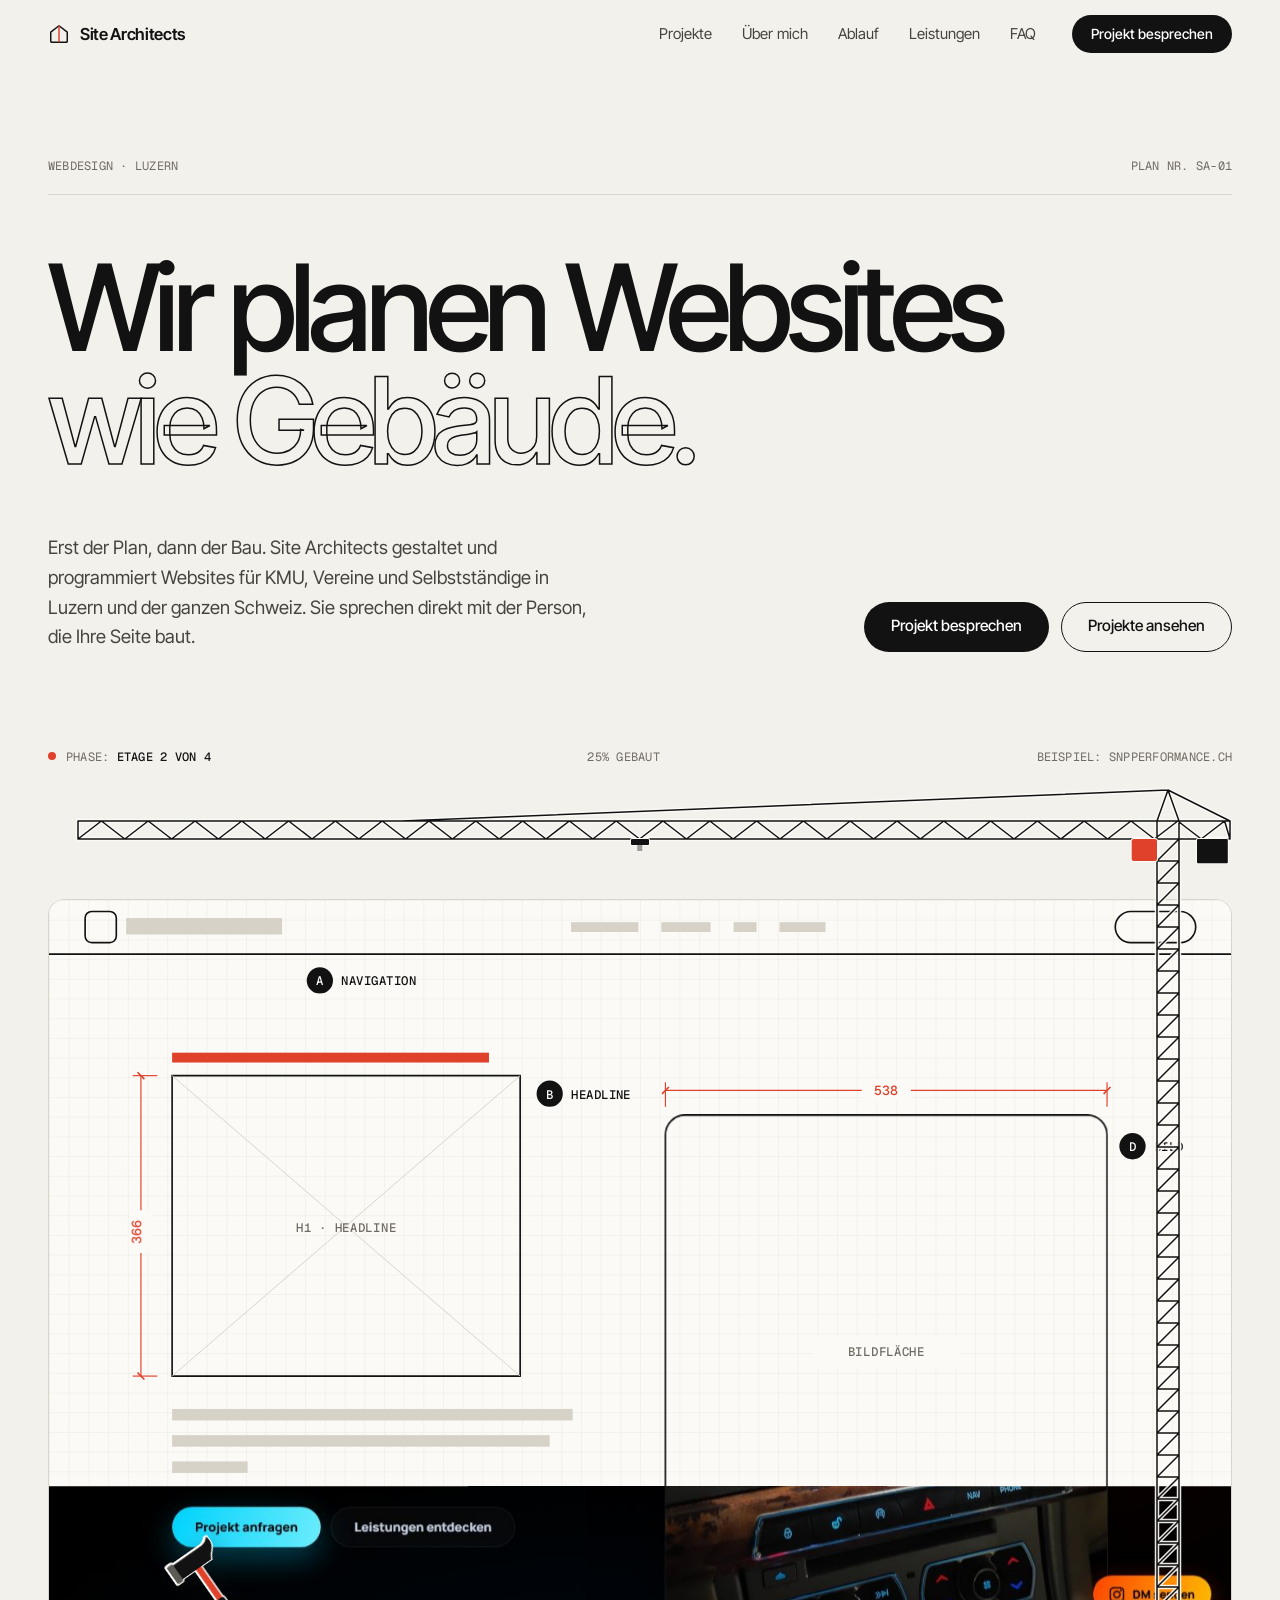
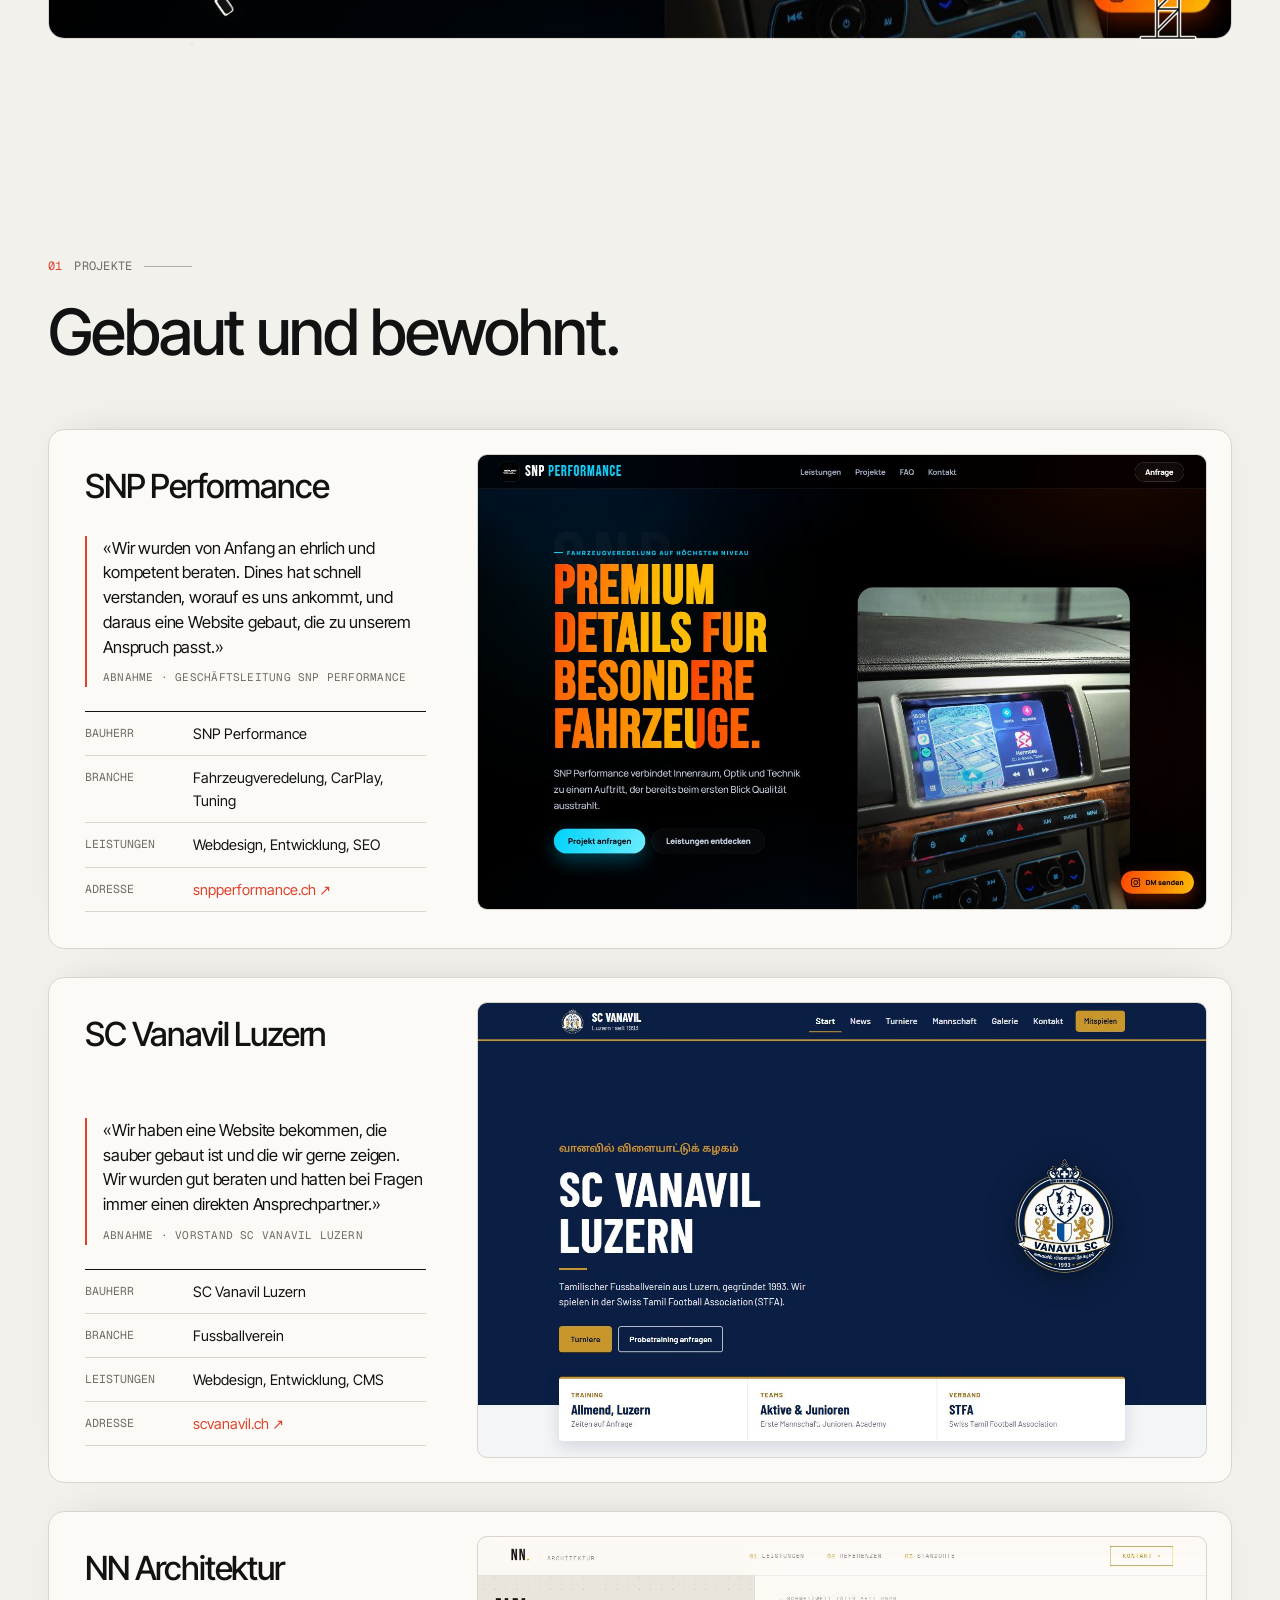
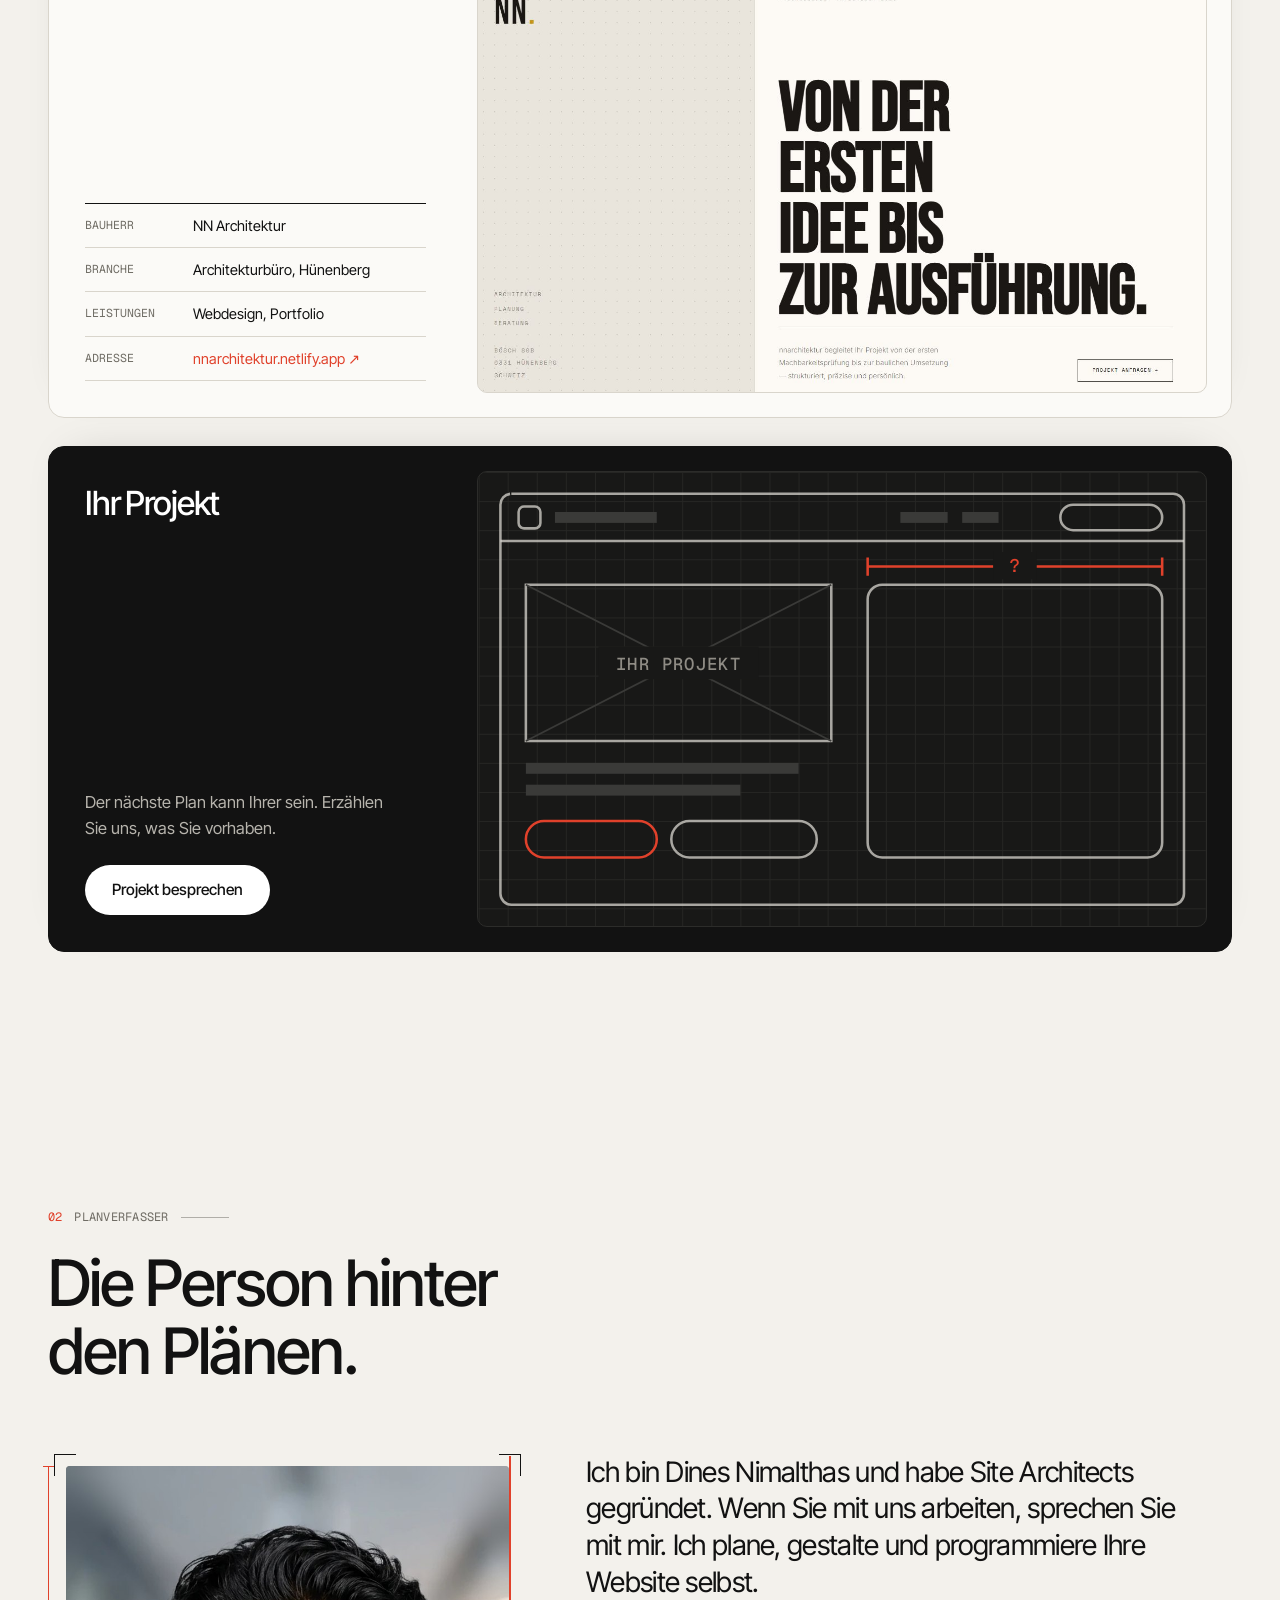
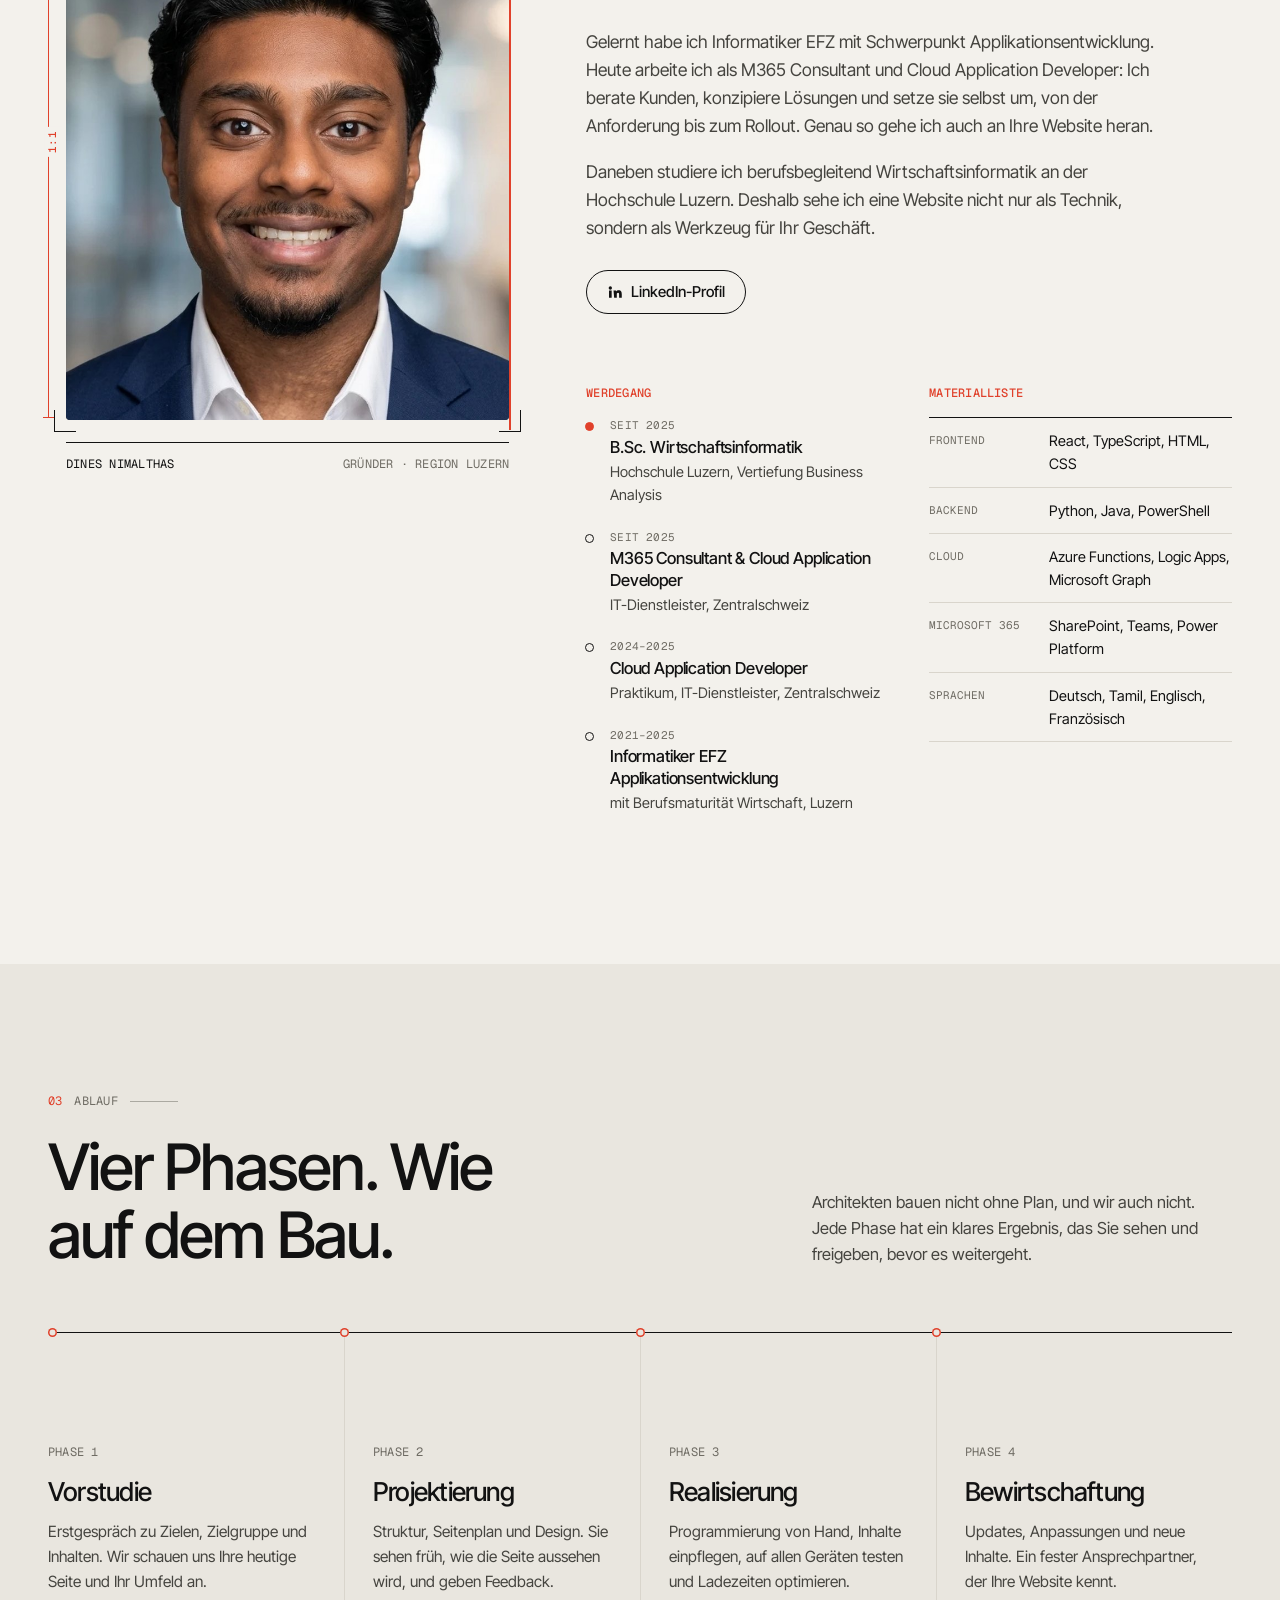
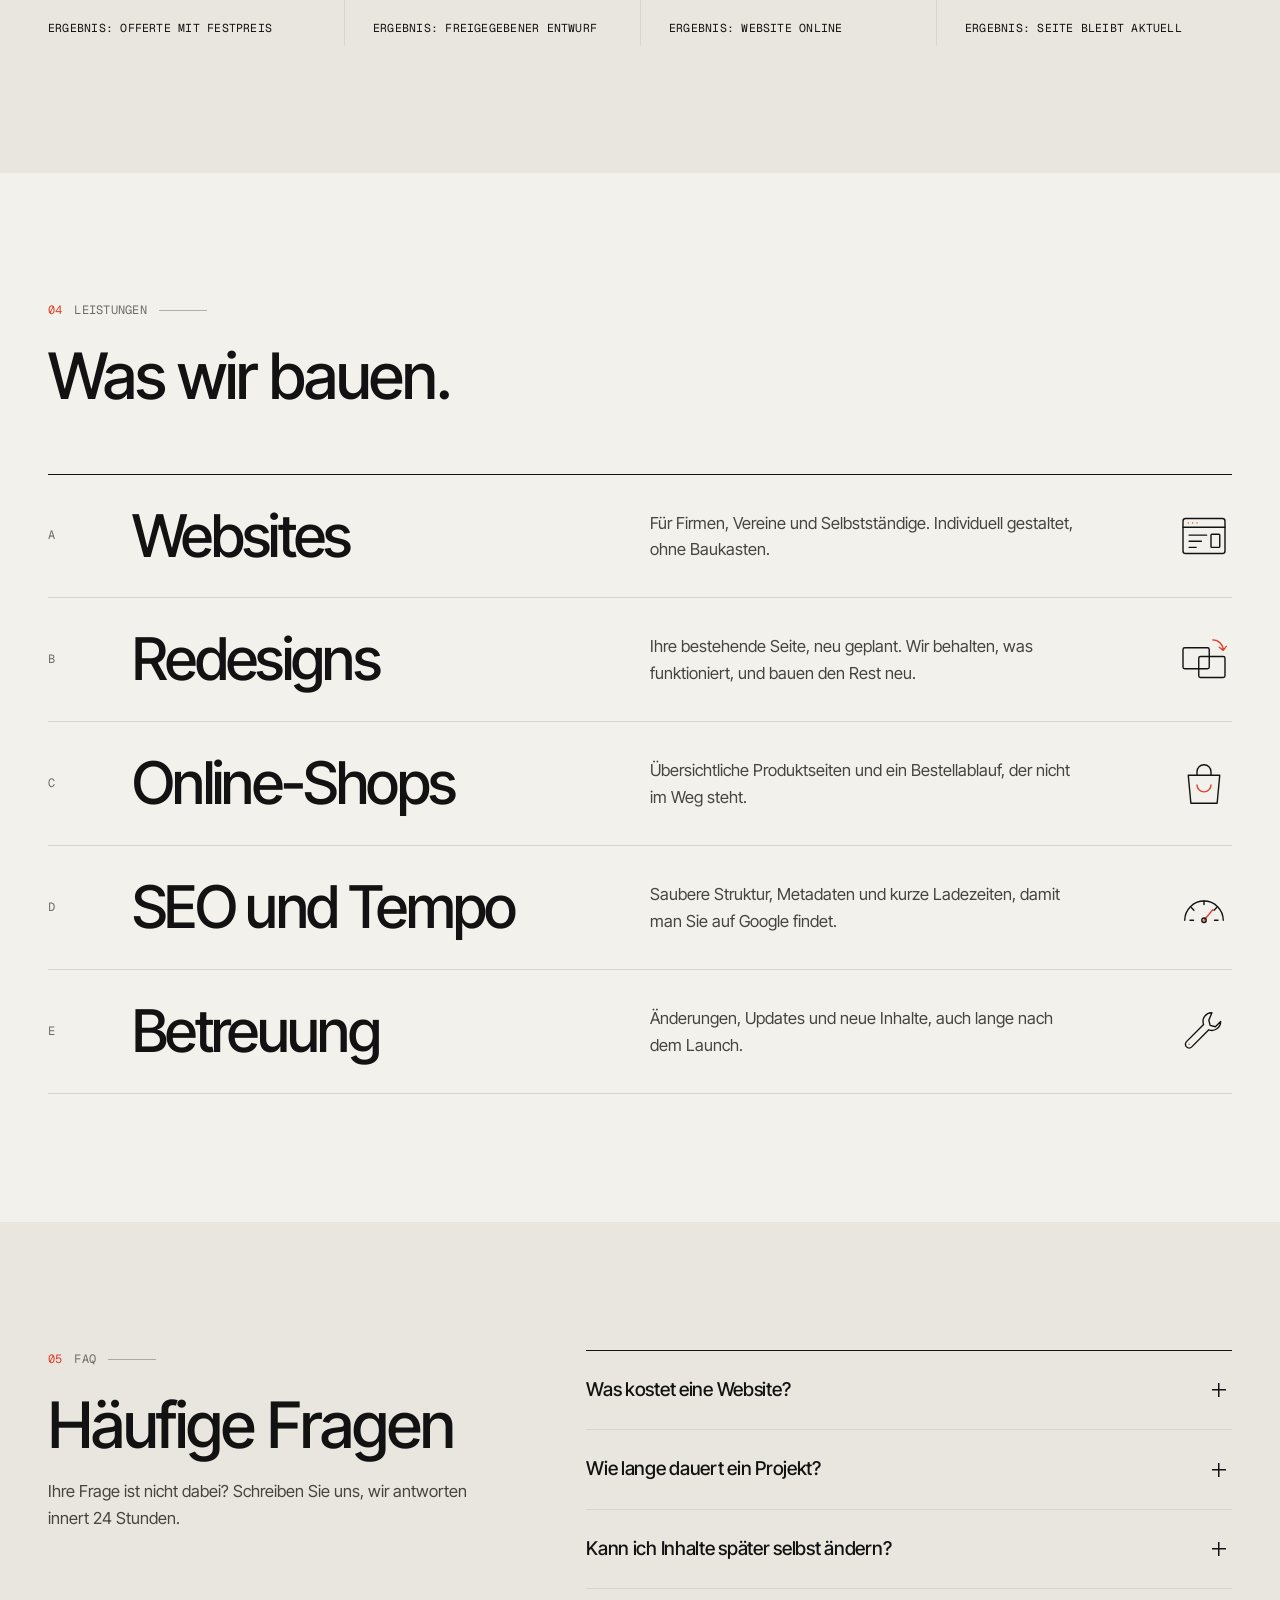
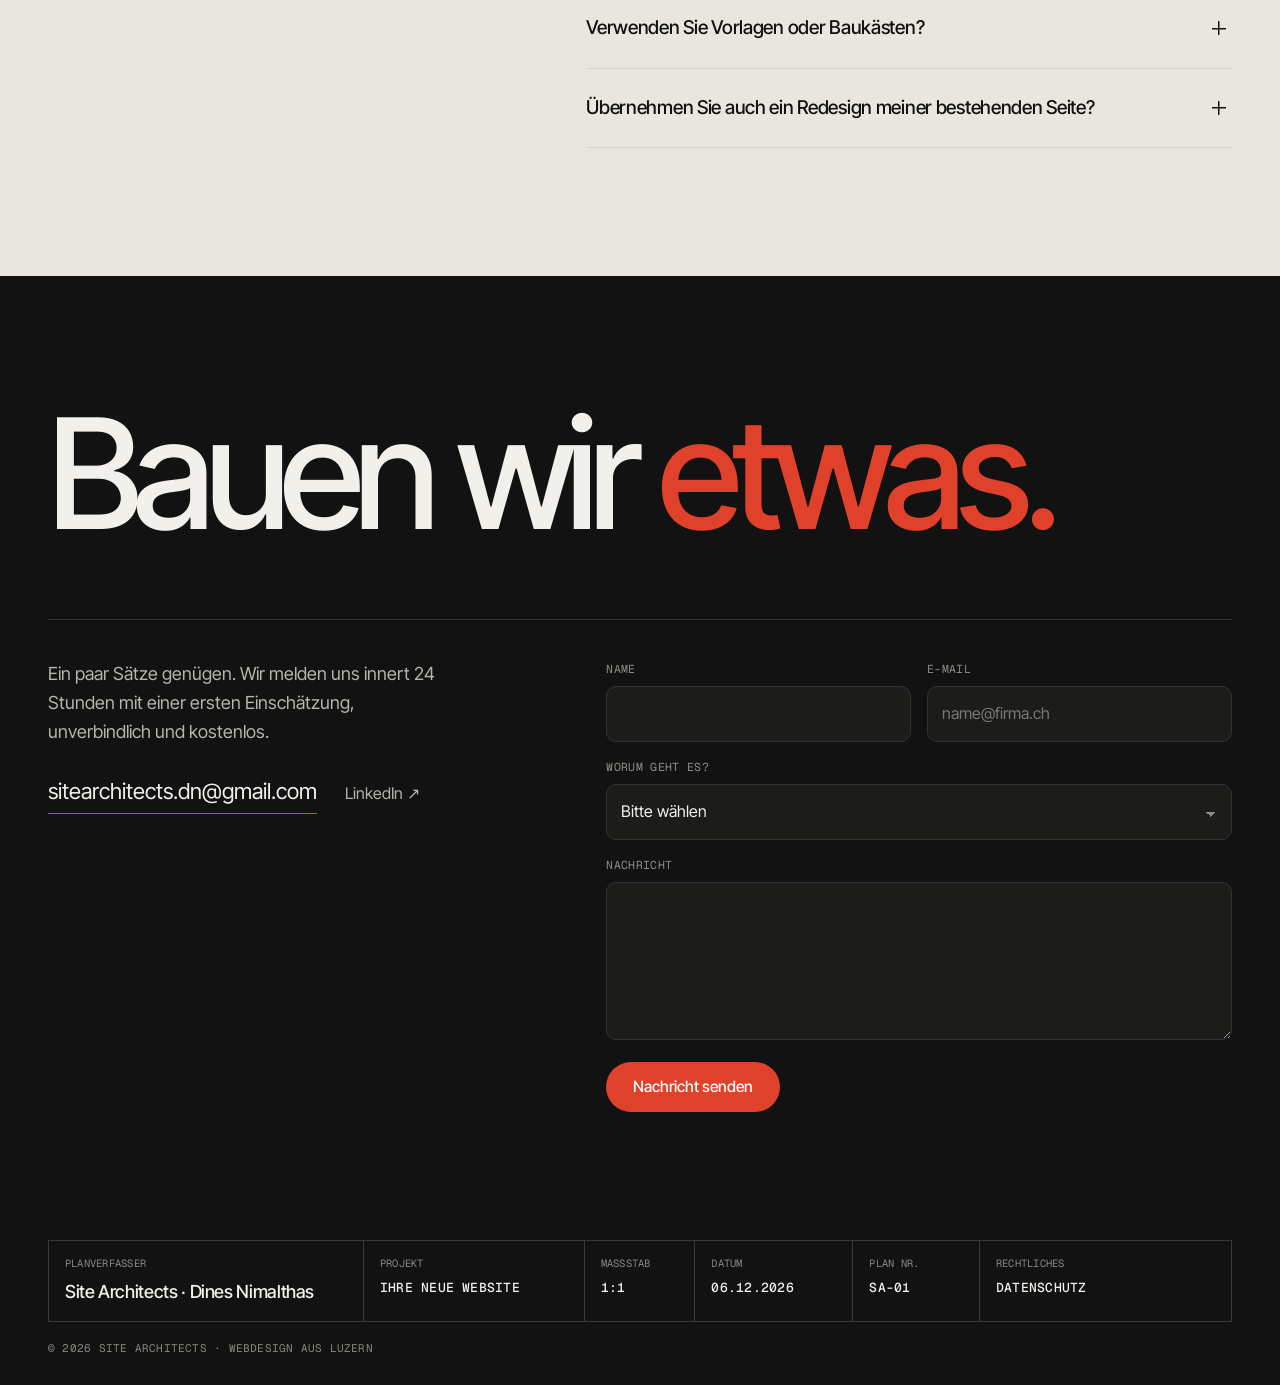
==== commit fc27c57e: "Bauablauf mit Plansymbolen, leeres Planblatt für "Ihr Projekt", Symbole bei Leistungen - Ablauf: rot" ====
--- a/index.html
+++ b/index.html
@@ -363,8 +363,33 @@
             <p>Der nächste Plan kann Ihrer sein. Erzählen Sie uns, was Sie vorhaben.</p>
             <span class="btn btn--light">Projekt besprechen</span>
           </div>
-          <figure class="sheet__shot sheet__shot--empty" aria-hidden="true">
-            <svg viewBox="0 0 400 250" preserveAspectRatio="none"><rect x="1" y="1" width="398" height="248" /><path d="M1 1L399 249M399 1L1 249" /></svg>
+          <figure class="sheet__shot sheet__shot--plan" aria-hidden="true">
+            <svg class="draw-svg" data-draw viewBox="0 0 400 250" preserveAspectRatio="xMidYMid meet">
+              <defs>
+                <pattern id="grid-cta" width="16" height="16" patternUnits="userSpaceOnUse"><path d="M16 0H0v16" class="bp-grid" /></pattern>
+                <pattern id="hatch-cta" width="10" height="10" patternUnits="userSpaceOnUse" patternTransform="rotate(45)"><path d="M0 0v10" class="bp-grid" /></pattern>
+              </defs>
+              <rect width="400" height="250" fill="url(#grid-cta)" class="dp" />
+              <rect x="12" y="12" width="376" height="226" rx="6" class="bp-line" />
+              <path d="M12 38h376" class="bp-line" />
+              <rect x="22" y="19" width="12" height="12" rx="3" class="bp-line" />
+              <rect x="42" y="22" width="56" height="6" class="bp-block dp" />
+              <rect x="232" y="22" width="26" height="6" class="bp-block dp" />
+              <rect x="266" y="22" width="20" height="6" class="bp-block dp" />
+              <rect x="320" y="18" width="56" height="14" rx="7" class="bp-line" />
+              <rect x="26" y="62" width="168" height="86" class="bp-line" />
+              <path d="M26 62L194 148M194 62L26 148" class="bp-thin" />
+              <rect x="66" y="96" width="88" height="18" class="bp-bg dp" />
+              <text x="110" y="109" class="bp-label dp" text-anchor="middle">IHR PROJEKT</text>
+              <rect x="26" y="160" width="150" height="6" class="bp-block dp" />
+              <rect x="26" y="172" width="118" height="6" class="bp-block dp" />
+              <rect x="26" y="192" width="72" height="20" rx="10" class="bp-red bp-btn" />
+              <rect x="106" y="192" width="80" height="20" rx="10" class="bp-line" />
+              <rect x="214" y="62" width="162" height="150" rx="8" fill="url(#hatch-cta)" class="bp-line" />
+              <path d="M214 52h162M214 47v10M376 47v10" class="bp-red" />
+              <rect x="283" y="44" width="24" height="15" class="bp-bg dp" />
+              <text x="295" y="55" class="bp-dim dp" text-anchor="middle">?</text>
+            </svg>
           </figure>
         </a>
       </article>
@@ -450,24 +475,28 @@
 
       <ol class="phases">
         <li class="phase">
+          <svg class="phase__icon draw-svg" viewBox="0 0 64 64" aria-hidden="true"><rect x="12" y="10" width="34" height="44" rx="2"/><path d="M18 20h20M18 27h22M18 34h14"/><path class="ic-red" d="M40 50l14-22 4 3-14 22-5 2z"/></svg>
           <span class="phase__code mono">Phase 1</span>
           <h3>Vorstudie</h3>
           <p>Erstgespräch zu Zielen, Zielgruppe und Inhalten. Wir schauen uns Ihre heutige Seite und Ihr Umfeld an.</p>
           <p class="phase__out mono">Ergebnis: Offerte mit Festpreis</p>
         </li>
         <li class="phase">
+          <svg class="phase__icon draw-svg" viewBox="0 0 64 64" aria-hidden="true"><rect x="8" y="14" width="48" height="40"/><path d="M8 32h22v22M30 32V14M42 32h14M30 43h10"/><path class="ic-red" d="M8 7h48M8 4v6M56 4v6"/></svg>
           <span class="phase__code mono">Phase 2</span>
           <h3>Projektierung</h3>
           <p>Struktur, Seitenplan und Design. Sie sehen früh, wie die Seite aussehen wird, und geben Feedback.</p>
           <p class="phase__out mono">Ergebnis: Freigegebener Entwurf</p>
         </li>
         <li class="phase">
+          <svg class="phase__icon draw-svg" viewBox="0 0 64 64" aria-hidden="true"><path d="M6 58h52M14 58V14M20 58V14M14 22l6-6M14 30l6-6M14 38l6-6M14 46l6-6M14 54l6-6"/><path d="M8 14h48M17 14V7L52 14M17 7L8 14M46 14v18"/><path class="ic-red" d="M46 32v3a3 3 0 1 1-3 3"/><rect x="37" y="44" width="16" height="12" rx="1"/></svg>
           <span class="phase__code mono">Phase 3</span>
           <h3>Realisierung</h3>
           <p>Programmierung von Hand, Inhalte einpflegen, auf allen Geräten testen und Ladezeiten optimieren.</p>
           <p class="phase__out mono">Ergebnis: Website online</p>
         </li>
         <li class="phase">
+          <svg class="phase__icon draw-svg" viewBox="0 0 64 64" aria-hidden="true"><circle cx="20" cy="32" r="11"/><circle cx="20" cy="32" r="3.5"/><path d="M31 32h25"/><path class="ic-red" d="M49 32v8M56 32v6"/></svg>
           <span class="phase__code mono">Phase 4</span>
           <h3>Bewirtschaftung</h3>
           <p>Updates, Anpassungen und neue Inhalte. Ein fester Ansprechpartner, der Ihre Website kennt.</p>
@@ -488,26 +517,31 @@
       <li class="row">
         <span class="row__num mono">A</span>
         <h3>Websites</h3>
+        <svg class="row__icon draw-svg" data-draw viewBox="0 0 64 64" aria-hidden="true"><rect x="8" y="12" width="48" height="40" rx="3"/><path d="M8 22h48M15 31h20M15 38h14M15 45h8"/><path class="ic-red" d="M14 17h.01M19 17h.01M24 17h.01"/><rect x="40" y="30" width="10" height="15" rx="1"/></svg>
         <p>Für Firmen, Vereine und Selbstständige. Individuell gestaltet, ohne Baukasten.</p>
       </li>
       <li class="row">
         <span class="row__num mono">B</span>
         <h3>Redesigns</h3>
+        <svg class="row__icon draw-svg" data-draw viewBox="0 0 64 64" aria-hidden="true"><rect x="8" y="18" width="30" height="24" rx="2"/><rect x="26" y="28" width="30" height="24" rx="2"/><path class="ic-red" d="M42 9a12 12 0 0 1 12 12m0 0l3.5-4.5m-3.5 4.5l-4.5-3.5"/></svg>
         <p>Ihre bestehende Seite, neu geplant. Wir behalten, was funktioniert, und bauen den Rest neu.</p>
       </li>
       <li class="row">
         <span class="row__num mono">C</span>
         <h3>Online-Shops</h3>
+        <svg class="row__icon draw-svg" data-draw viewBox="0 0 64 64" aria-hidden="true"><path d="M14 22h36l-3 32H17z"/><path d="M24 22v-4a8 8 0 0 1 16 0v4"/><path class="ic-red" d="M24 33a8 8 0 0 0 16 0"/></svg>
         <p>Übersichtliche Produktseiten und ein Bestellablauf, der nicht im Weg steht.</p>
       </li>
       <li class="row">
         <span class="row__num mono">D</span>
         <h3>SEO und Tempo</h3>
+        <svg class="row__icon draw-svg" data-draw viewBox="0 0 64 64" aria-hidden="true"><path d="M10 46a22 22 0 0 1 44 0"/><path d="M16 46h4M44 46h4M32 24v4M17.5 31.5l3 3M46.5 31.5l-3 3"/><path class="ic-red" d="M32 46l10-12"/><circle cx="32" cy="46" r="2.5"/></svg>
         <p>Saubere Struktur, Metadaten und kurze Ladezeiten, damit man Sie auf Google findet.</p>
       </li>
       <li class="row">
         <span class="row__num mono">E</span>
         <h3>Betreuung</h3>
+        <svg class="row__icon draw-svg" data-draw viewBox="0 0 64 64" aria-hidden="true"><path d="M41 10a10 10 0 0 0-9.5 13.5L12 43a4.2 4.2 0 0 0 6 6l19.5-19.5A10 10 0 0 0 51 20l-6 6-6-1.5-1.5-6z"/><path class="ic-red" d="M15 46h.01"/></svg>
         <p>Änderungen, Updates und neue Inhalte, auch lange nach dem Launch.</p>
       </li>
     </ul>
--- a/assets/css/style.css
+++ b/assets/css/style.css
@@ -221,9 +221,18 @@
 .sheet--cta .sheet__inner { background:var(--ink); color:#fff; border-color:var(--ink); }
 .sheet--cta .sheet__info p { color:#b7b4ad; margin-bottom:24px; max-width:32ch; }
 .sheet--cta .btn { align-self:flex-start; }
-.sheet__shot--empty { background:transparent; border:0; }
-.sheet__shot--empty svg { width:100%; height:100%; }
-.sheet__shot--empty rect, .sheet__shot--empty path { fill:none; stroke:#3a3a38; stroke-width:1; stroke-dasharray:6 6; vector-effect:non-scaling-stroke; }
+/* Leeres Planblatt für das nächste Projekt */
+.sheet__shot--plan { background:#181817; border-color:#2c2c2a; }
+.sheet__shot--plan svg { width:100%; height:100%; }
+.bp-grid  { fill:none; stroke:#262624; stroke-width:1; }
+.bp-line  { fill:none; stroke:#d9d6cf; stroke-width:1.4; stroke-opacity:.75; }
+.bp-thin  { fill:none; stroke:#3a3a38; stroke-width:1; }
+.bp-block { fill:#3a3a38; }
+.bp-bg    { fill:#181817; }
+.bp-red   { fill:none; stroke:var(--red); stroke-width:1.4; }
+.bp-btn   { fill:var(--red); fill-opacity:0; transition:fill-opacity .25s ease; }
+.bp-label { fill:#8f8c85; font:500 9.5px 'Geist Mono', monospace; letter-spacing:.08em; }
+.bp-dim   { fill:var(--red); font:500 10px 'Geist Mono', monospace; }
 
 /* ── Planverfasser ───────────────────────────────── */
 .about { display:grid; grid-template-columns:minmax(280px, 5fr) 7fr; gap:clamp(40px, 6vw, 96px); align-items:start; }
@@ -277,10 +286,18 @@
 .contact__intro a { margin-right:24px; }
 
 /* ── Phasen ──────────────────────────────────────── */
-.phases { display:grid; grid-template-columns:repeat(4, 1fr); border-top:1px solid var(--ink); counter-reset:ph; }
+.phases { position:relative; display:grid; grid-template-columns:repeat(4, 1fr); border-top:1px solid var(--ink); counter-reset:ph; }
+/* Fortschritt des Bauablaufs, füllt sich beim Scrollen */
+.js-draw .phases::after { content:''; position:absolute; left:0; right:0; top:-1.5px; height:2px; background:var(--red); transform:scaleX(var(--ph, 0)); transform-origin:left; }
+.phase__icon { width:56px; height:56px; margin-bottom:18px; fill:none; stroke:var(--ink); stroke-width:1.6; stroke-linecap:round; stroke-linejoin:round; overflow:visible; }
+.phase__icon .ic-red, .row__icon .ic-red { stroke:var(--red); }
 .phase { position:relative; padding:36px 28px 8px 0; display:flex; flex-direction:column; }
 .phase + .phase { padding-left:28px; border-left:1px solid var(--line); }
-.phase::before { content:''; position:absolute; top:-5px; left:0; width:9px; height:9px; background:var(--red); border-radius:50%; }
+.phase::before { content:''; position:absolute; top:-5px; left:0; width:9px; height:9px; background:var(--red); border-radius:50%; z-index:1; transition:background-color .3s ease, transform .3s var(--ease-out); }
+.js-draw .phase::before { background:var(--paper-2); box-shadow:inset 0 0 0 1.5px var(--red); }
+.js-draw .phase.on::before { background:var(--red); transform:scale(1.25); }
+.phase__code { transition:color .3s ease; }
+.js-draw .phase:not(.on) .phase__code { color:var(--muted); }
 .phase + .phase::before { left:-5px; }
 .phase__code { color:var(--red); margin-bottom:14px; }
 .phase h3 { font-size:26px; letter-spacing:-.03em; margin-bottom:12px; }
@@ -290,12 +307,13 @@
 /* ── Leistungen: grosse Zeilen ───────────────────── */
 .rows { border-top:1px solid var(--ink); }
 .row {
-  display:grid; grid-template-columns:60px 1fr 1fr; gap:24px; align-items:center;
+  display:grid; grid-template-columns:60px minmax(0,1fr) minmax(0,1fr) 64px; gap:24px; align-items:center;
   padding:clamp(20px, 2.6vw, 32px) 0; border-bottom:1px solid var(--line);
 }
 .row__num { color:var(--muted); transition:color .2s ease; }
 .row h3 { font-size:clamp(30px, 4.6vw, 64px); letter-spacing:-.045em; line-height:1; transition:color .2s ease, transform .35s var(--ease-out); }
-.row p { color:var(--ink-2); max-width:44ch; }
+.row p { grid-column:3; grid-row:1; color:var(--ink-2); max-width:44ch; }
+.row__icon { grid-column:4; grid-row:1; width:56px; height:56px; justify-self:end; fill:none; stroke:var(--ink); stroke-width:1.6; stroke-linecap:round; stroke-linejoin:round; overflow:visible; transition:transform .35s var(--ease-out); }
 
 /* ── FAQ ─────────────────────────────────────────── */
 .faq-wrap { display:grid; grid-template-columns:1fr 1.4fr; gap:clamp(40px, 6vw, 96px); }
@@ -358,6 +376,12 @@
 .pk--brand b { font-family:'Inter Tight', sans-serif; text-transform:none; font-size:18px; letter-spacing:-.02em; }
 .pk a { transition:color .2s ease; }
 .footer__copy { margin-top:18px; font-size:11px; color:#8a8780; }
+
+/* ── Plansymbole zeichnen sich ───────────────────── */
+.js-draw .draw-svg .ds { stroke-dasharray:1; stroke-dashoffset:1; transition:stroke-dashoffset .9s var(--ease-in-out); transition-delay:calc(var(--i, 0) * 50ms + var(--d, 0ms)); }
+.js-draw .draw-svg .dp { opacity:0; transition:opacity .45s ease; transition-delay:calc(var(--i, 0) * 50ms + var(--d, 0ms) + 250ms); }
+.js-draw .is-drawn .ds, .js-draw .phase.on .ds { stroke-dashoffset:0; }
+.js-draw .is-drawn .dp, .js-draw .phase.on .dp { opacity:1; }
 
 /* ── Hover nur mit Maus (verhindert "klebende" Zustände auf Touch) ── */
 @media (hover:hover) and (pointer:fine) {
@@ -372,6 +396,8 @@
   .sheet--cta .sheet__inner:hover .btn { background:var(--red); color:#fff; }
   .row:hover h3 { color:var(--red); transform:translateX(10px); }
   .row:hover .row__num { color:var(--red); }
+  .row:hover .row__icon { transform:translateX(-6px) rotate(-4deg); }
+  .sheet--cta .sheet__inner:hover .bp-btn { fill-opacity:.9; }
   .faq summary:hover { color:var(--red); }
   .contact__li:hover, .contact__mail:hover, .pk a:hover { color:var(--red); }
 }
@@ -437,6 +463,7 @@
   .faq details p { transform:none; }
   .field [aria-invalid="true"] { animation:none; }
   .mobile-menu, .mobile-menu a { animation:none !important; }
+  .row__icon { transition:none; }
 }
 
 /* ── Rechtliche Seiten ───────────────────────────── */
@@ -457,6 +484,7 @@
   .phase:nth-child(3) { padding-left:0; border-left:0; }
   .phase:nth-child(3)::before { left:0; }
   .phase:nth-child(n+3) { border-top:1px solid var(--line); margin-top:8px; }
+  .js-draw .phases::after { display:none; }
   .plankopf { grid-template-columns:repeat(3, 1fr); }
   .faq-wrap, .contact { grid-template-columns:1fr; }
   .about { grid-template-columns:1fr; }
@@ -497,14 +525,19 @@
   .sheet__info h3 { padding-bottom:16px; }
   .sheet { top:calc(var(--nav-h) + 12px + var(--i, 0) * 10px); }
 
-  .phases { grid-template-columns:1fr; }
+  .phases { grid-template-columns:1fr; padding-left:28px; }
   .phase, .phase + .phase { padding:28px 0 24px; border-left:0; }
   .phase + .phase { border-top:1px solid var(--line); margin-top:0; }
-  .phase::before, .phase + .phase::before { left:0; }
+  .phase::before, .phase + .phase::before { left:-28px; top:46px; }
+  /* senkrechte Bauachse links, füllt sich von oben */
+  .phases::before { content:''; position:absolute; left:4px; top:0; bottom:0; width:1px; background:var(--line); }
+  .js-draw .phases::after { display:block; left:3.5px; right:auto; top:0; bottom:0; width:2px; height:auto; transform:scaleY(var(--ph, 0)); transform-origin:top; }
+  .phase__icon { width:48px; height:48px; margin-bottom:14px; }
   .phase__out { padding-top:16px; }
 
-  .row { grid-template-columns:32px 1fr; gap:4px 12px; align-items:baseline; }
-  .row p { grid-column:2; margin-top:10px; }
+  .row { grid-template-columns:32px minmax(0,1fr) 44px; gap:4px 12px; align-items:center; }
+  .row p { grid-column:2 / -1; grid-row:2; margin-top:6px; }
+  .row__icon { grid-column:3; grid-row:1; width:40px; height:40px; }
 
   .form__row { grid-template-columns:1fr; }
   .about__cols { grid-template-columns:1fr; }
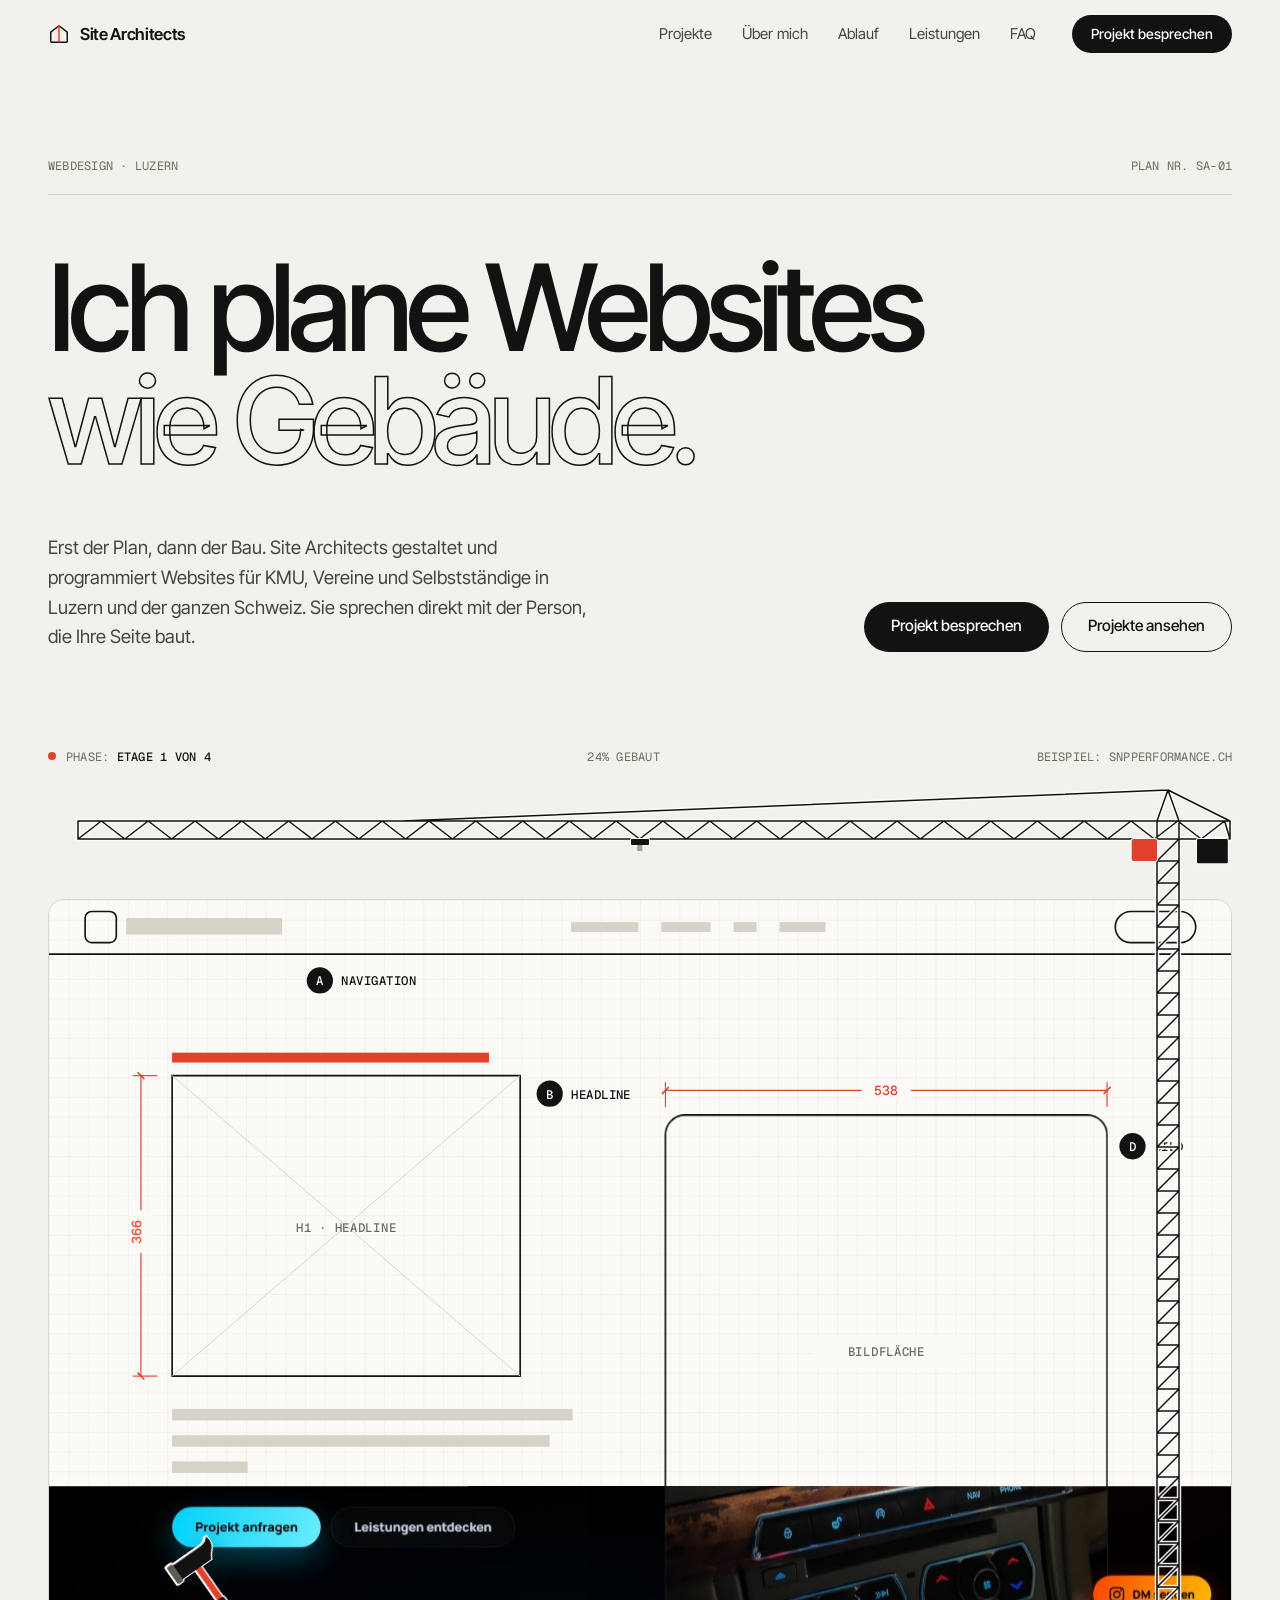
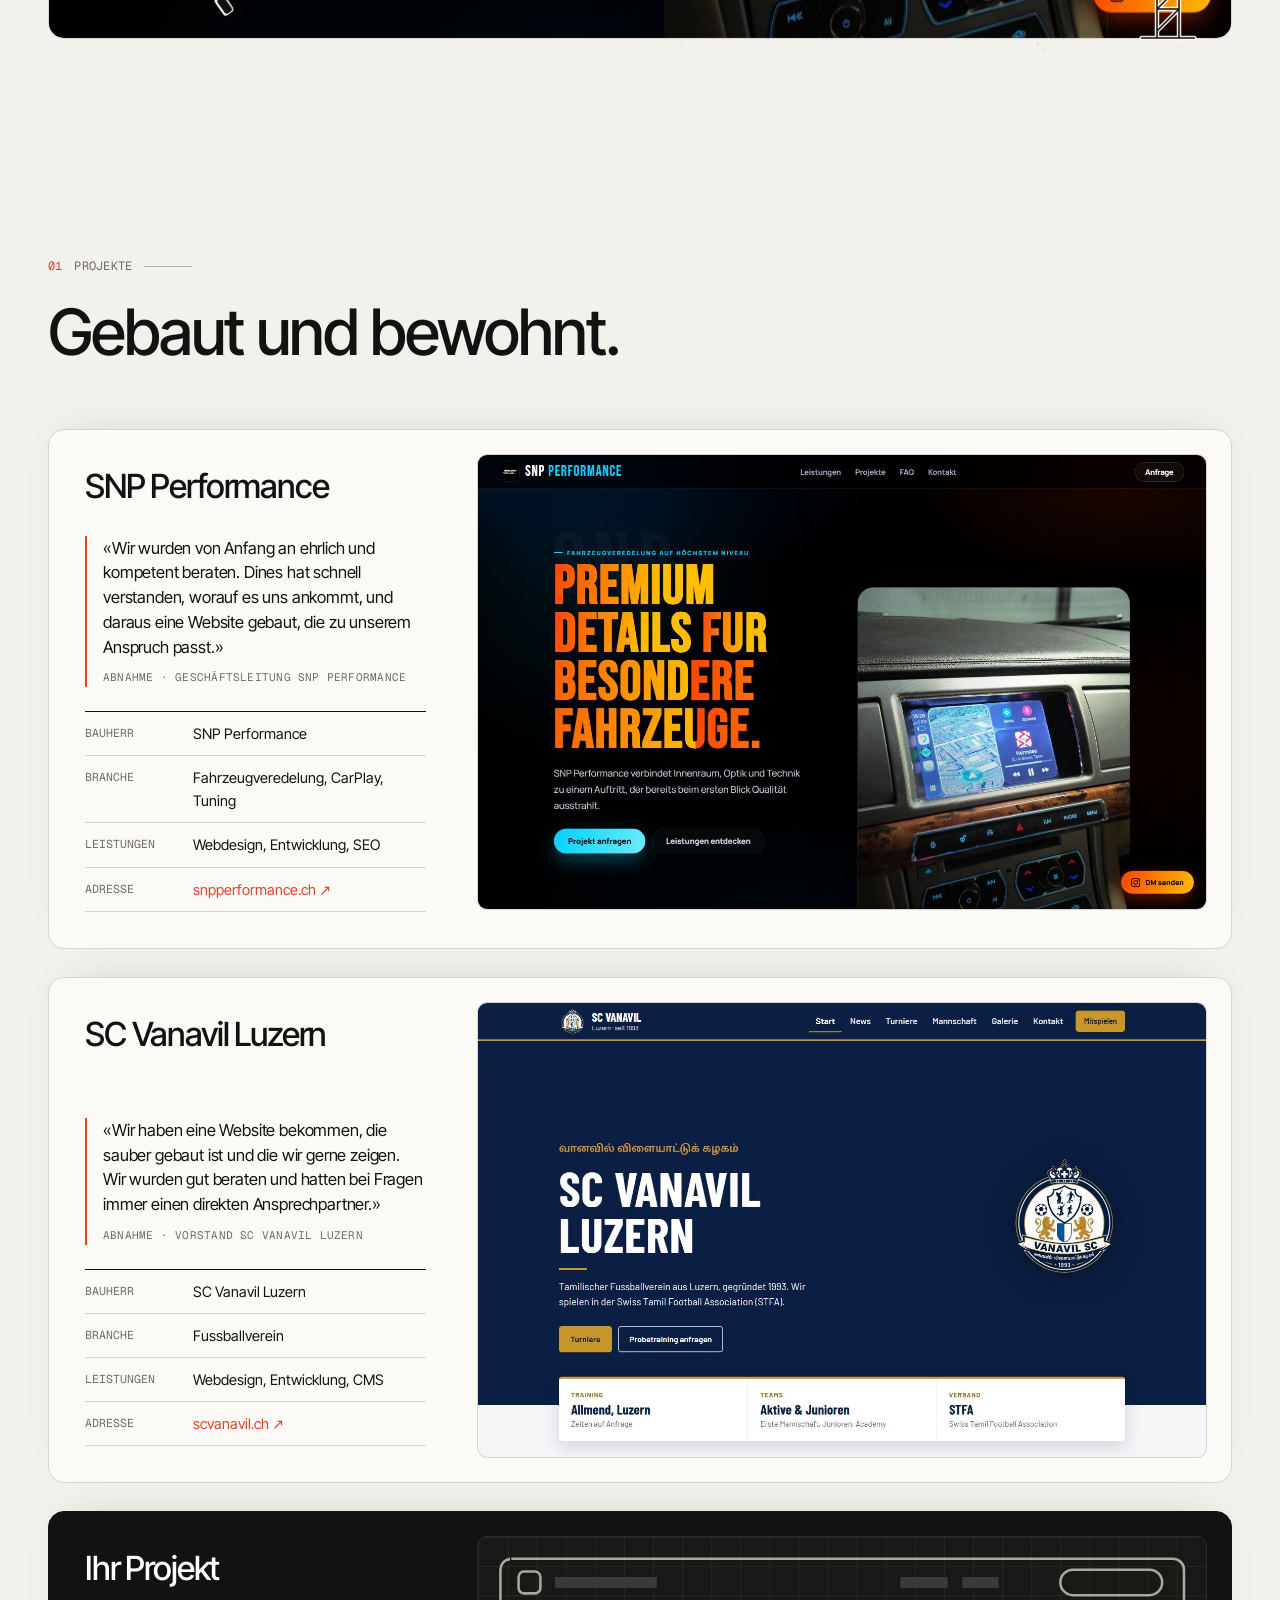
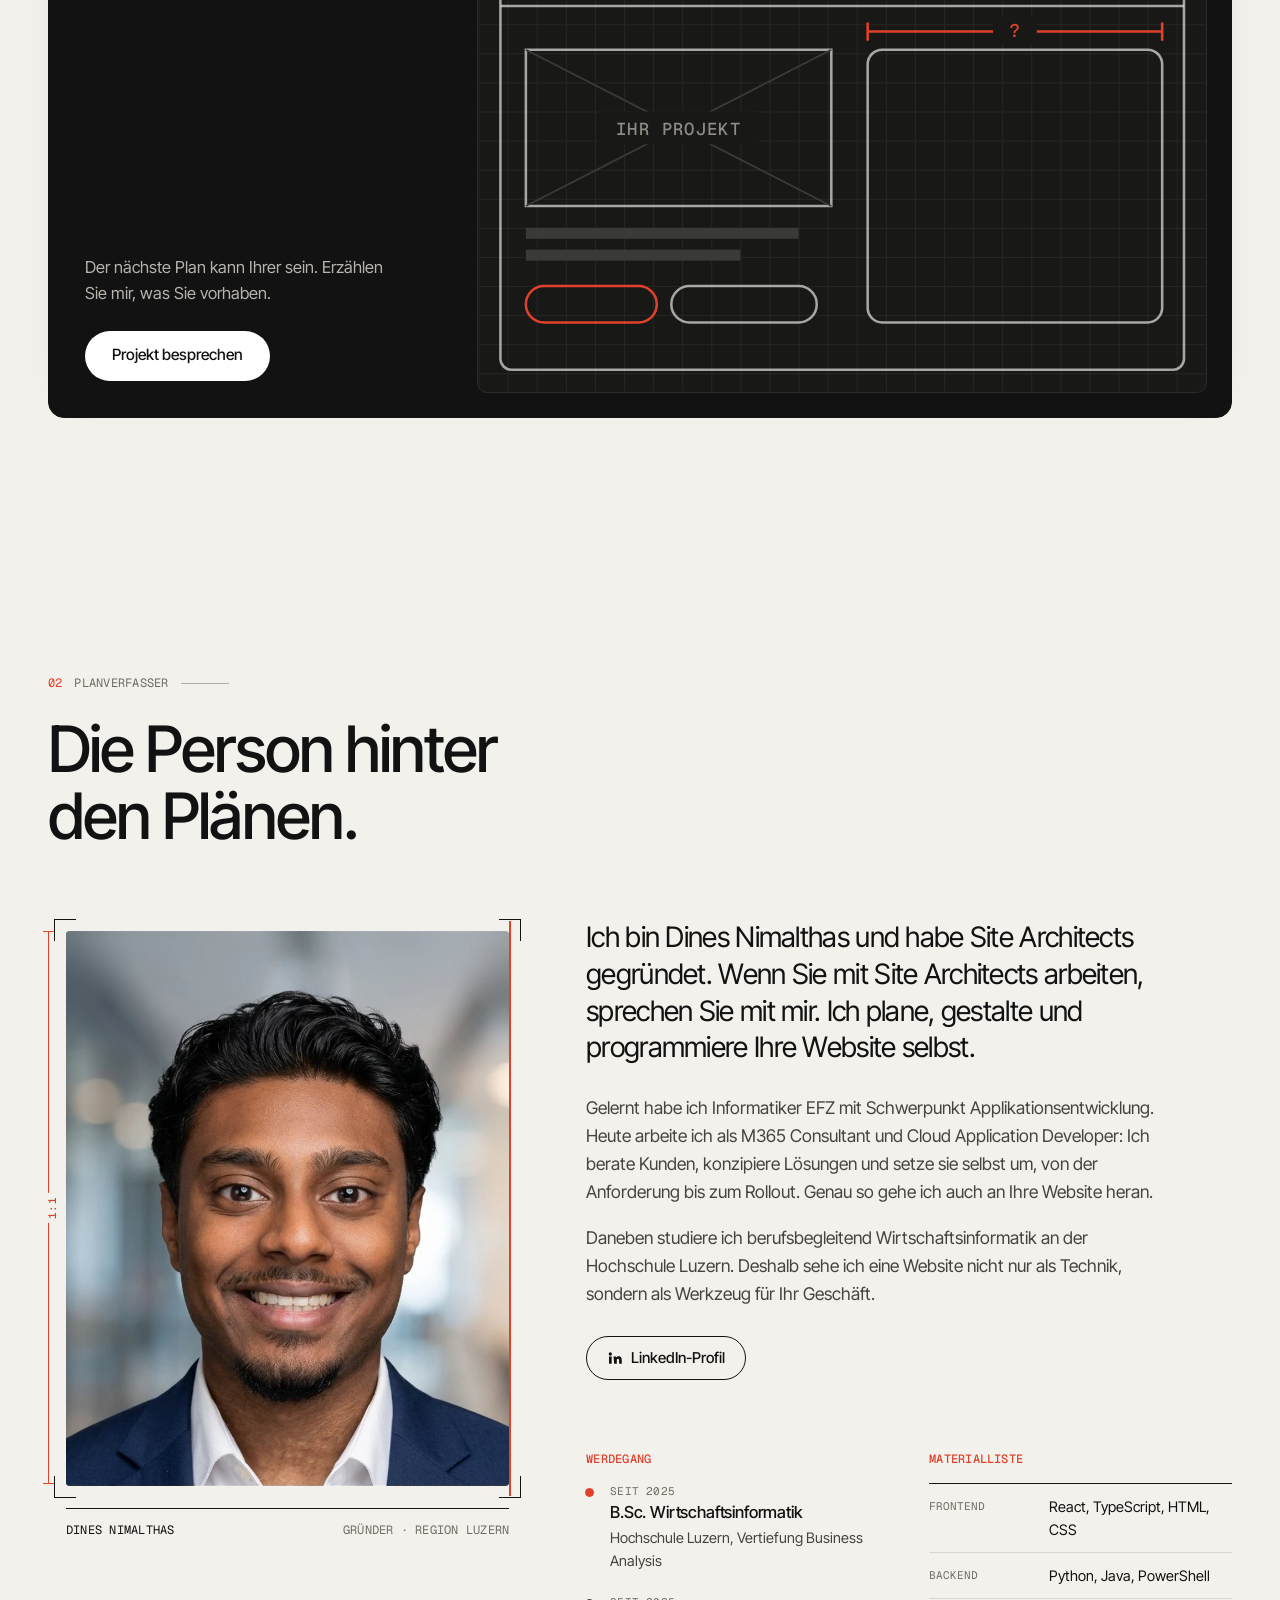
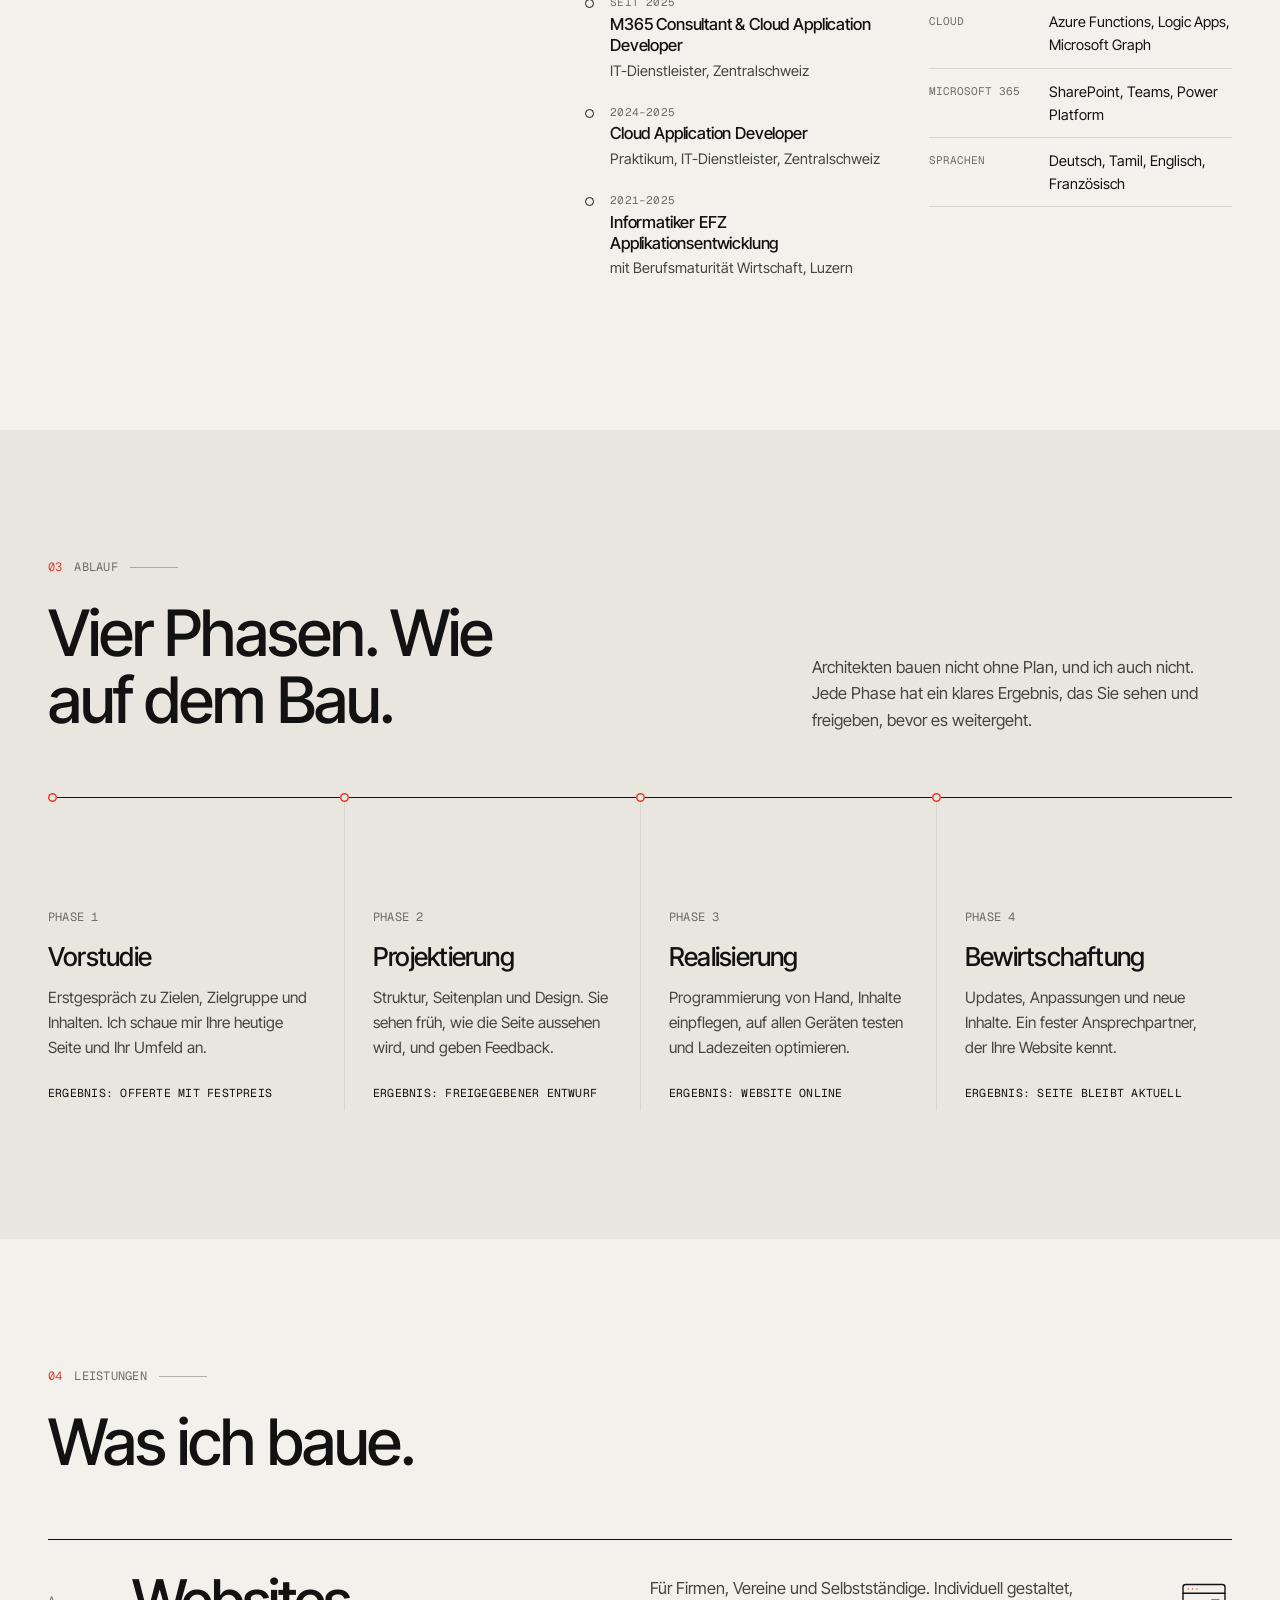
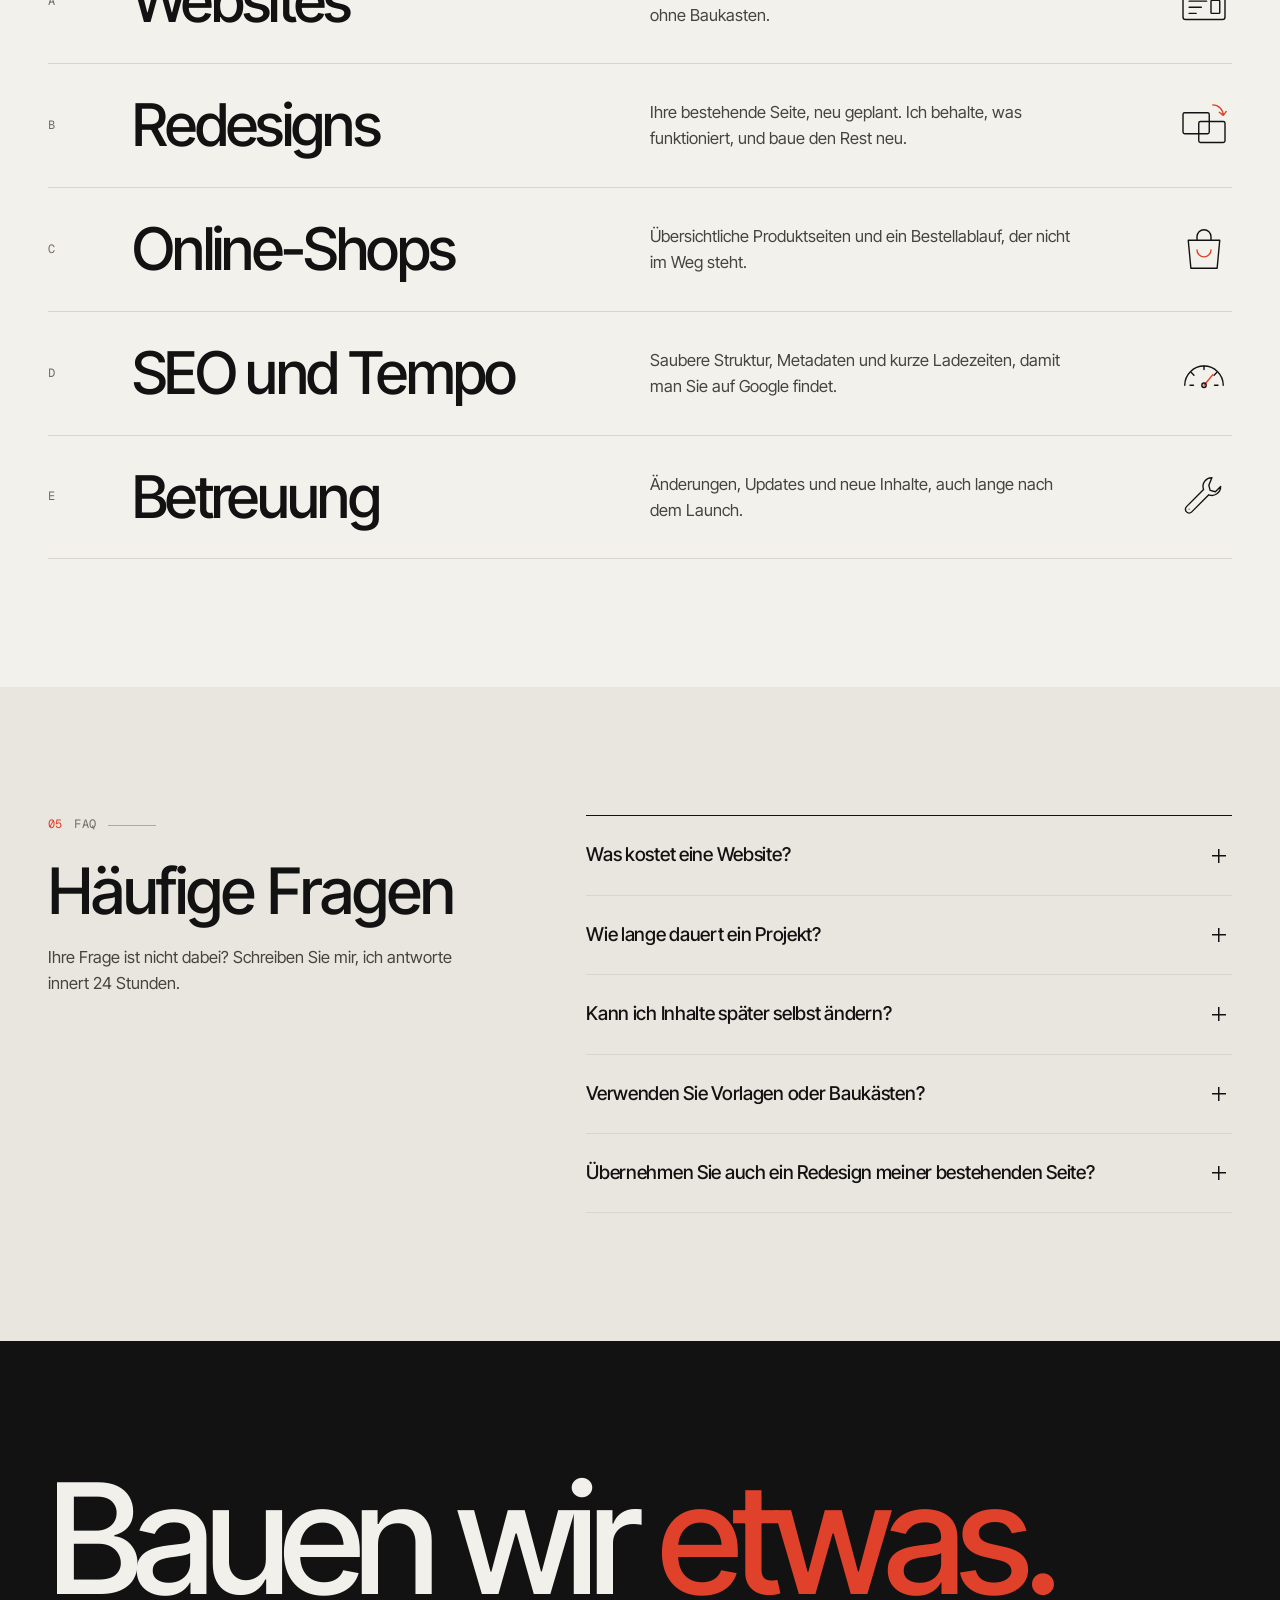
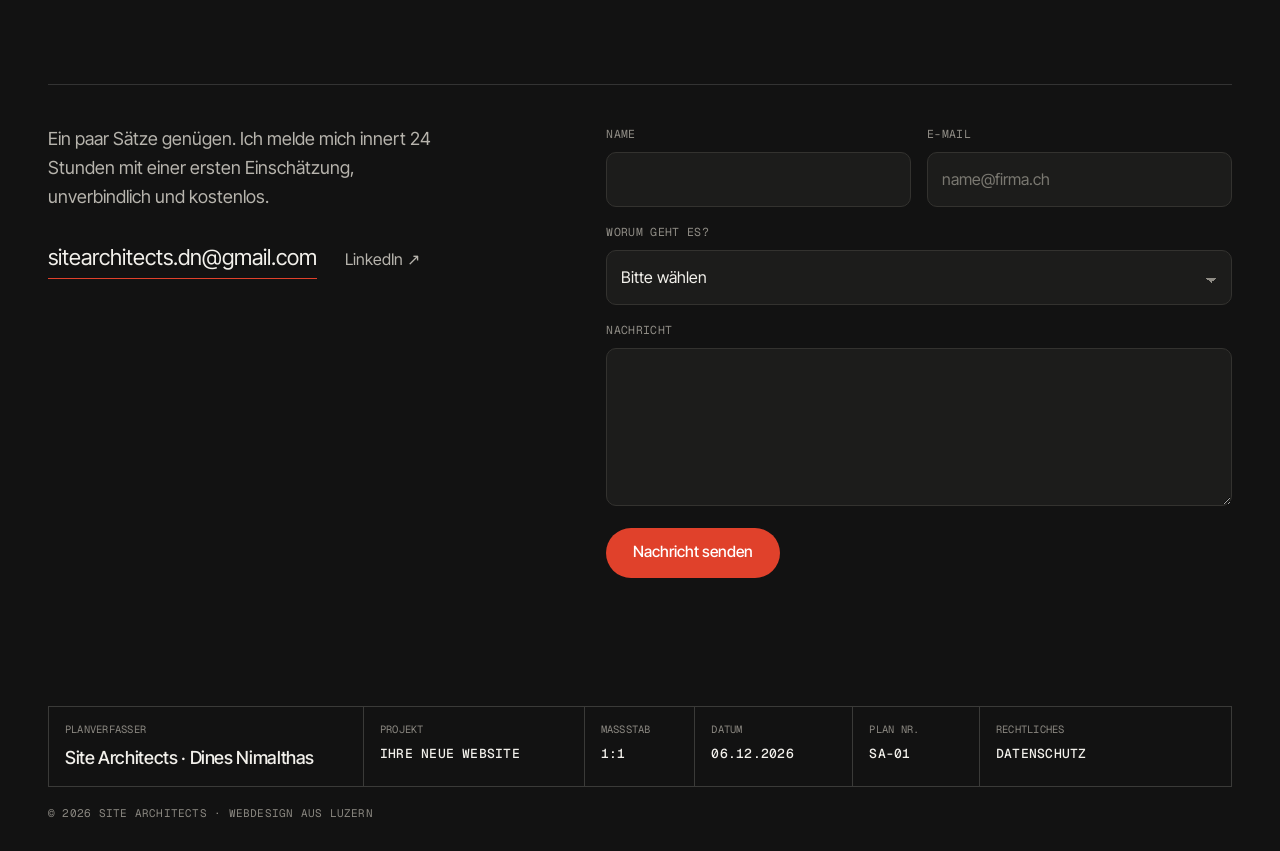
==== commit 048663f1: "Ich-Form statt Wir, NN Architektur entfernt, neues Vorschaubild - Texte auf Website und Datenschutz " ====
--- a/index.html
+++ b/index.html
@@ -8,17 +8,17 @@
   <meta property="og:type"        content="website" />
   <meta property="og:url"         content="https://sitearchitects.ch/" />
   <meta property="og:title"       content="Site Architects – Webdesign aus Luzern" />
-  <meta property="og:description" content="Wir planen Websites wie Gebäude. Individuell gestaltet und von Hand programmiert für KMU, Vereine und Selbstständige." />
+  <meta property="og:description" content="Ich plane Websites wie Gebäude. Individuell gestaltet und von Hand programmiert für KMU, Vereine und Selbstständige." />
   <meta name="twitter:title"       content="Site Architects – Webdesign aus Luzern" />
-  <meta name="twitter:description" content="Wir planen Websites wie Gebäude. Individuell gestaltet und von Hand programmiert." />
+  <meta name="twitter:description" content="Ich plane Websites wie Gebäude. Individuell gestaltet und von Hand programmiert." />
   <meta property="og:site_name"    content="Site Architects" />
-  <meta property="og:image"        content="https://sitearchitects.ch/assets/img/og-image.png?v=1" />
+  <meta property="og:image"        content="https://sitearchitects.ch/assets/img/og-image.png?v=2" />
   <meta property="og:image:width"  content="1200" />
   <meta property="og:image:height" content="630" />
-  <meta property="og:image:alt"    content="Site Architects – Wir planen Websites wie Gebäude." />
+  <meta property="og:image:alt"    content="Site Architects – Ich plane Websites wie Gebäude." />
   <meta property="og:locale"       content="de_CH" />
   <meta name="twitter:card"        content="summary_large_image" />
-  <meta name="twitter:image"       content="https://sitearchitects.ch/assets/img/og-image.png?v=1" />
+  <meta name="twitter:image"       content="https://sitearchitects.ch/assets/img/og-image.png?v=2" />
 
   <title>Site Architects – Webdesign aus Luzern, Schweiz</title>
   <link rel="canonical" href="https://sitearchitects.ch/" />
@@ -110,7 +110,7 @@
       <span>Webdesign · Luzern</span>
       <span>Plan Nr. SA-01</span>
     </div>
-    <h1 class="hero__title"><span class="hero__title-1">Wir planen Websites</span> <span class="hero__title-2">wie Gebäude.</span></h1>
+    <h1 class="hero__title"><span class="hero__title-1">Ich plane Websites</span> <span class="hero__title-2">wie Gebäude.</span></h1>
     <div class="hero__row">
       <p class="hero__lead">
         Erst der Plan, dann der Bau. Site Architects gestaltet und programmiert Websites
@@ -341,26 +341,12 @@
         </a>
       </article>
 
-      <article class="sheet">
-        <a class="sheet__inner" href="https://nnarchitektur.netlify.app" target="_blank" rel="noopener">
-          <div class="sheet__info">
-            <h3>NN Architektur</h3>
-            <dl class="titleblock">
-              <div><dt>Bauherr</dt><dd>NN Architektur</dd></div>
-              <div><dt>Branche</dt><dd>Architekturbüro, Hünenberg</dd></div>
-              <div><dt>Leistungen</dt><dd>Webdesign, Portfolio</dd></div>
-              <div><dt>Adresse</dt><dd>nnarchitektur.netlify.app <span class="arr">↗</span></dd></div>
-            </dl>
-          </div>
-          <figure class="sheet__shot"><img src="assets/img/work/nnarchitektur.jpg" alt="Startseite von NN Architektur" width="1440" height="900" loading="lazy" decoding="async" /></figure>
-        </a>
-      </article>
 
       <article class="sheet sheet--cta">
         <a class="sheet__inner" href="#kontakt">
           <div class="sheet__info">
             <h3>Ihr Projekt</h3>
-            <p>Der nächste Plan kann Ihrer sein. Erzählen Sie uns, was Sie vorhaben.</p>
+            <p>Der nächste Plan kann Ihrer sein. Erzählen Sie mir, was Sie vorhaben.</p>
             <span class="btn btn--light">Projekt besprechen</span>
           </div>
           <figure class="sheet__shot sheet__shot--plan" aria-hidden="true">
@@ -417,7 +403,7 @@
 
       <div class="about__body">
         <p class="about__lead">
-          Ich bin Dines Nimalthas und habe Site Architects gegründet. Wenn Sie mit uns arbeiten,
+          Ich bin Dines Nimalthas und habe Site Architects gegründet. Wenn Sie mit Site Architects arbeiten,
           sprechen Sie mit mir. Ich plane, gestalte und programmiere Ihre Website selbst.
         </p>
         <p>
@@ -468,7 +454,7 @@
           <h2>Vier Phasen. Wie auf dem Bau.</h2>
         </div>
         <p class="section__intro">
-          Architekten bauen nicht ohne Plan, und wir auch nicht. Jede Phase hat ein klares Ergebnis,
+          Architekten bauen nicht ohne Plan, und ich auch nicht. Jede Phase hat ein klares Ergebnis,
           das Sie sehen und freigeben, bevor es weitergeht.
         </p>
       </div>
@@ -478,7 +464,7 @@
           <svg class="phase__icon draw-svg" viewBox="0 0 64 64" aria-hidden="true"><rect x="12" y="10" width="34" height="44" rx="2"/><path d="M18 20h20M18 27h22M18 34h14"/><path class="ic-red" d="M40 50l14-22 4 3-14 22-5 2z"/></svg>
           <span class="phase__code mono">Phase 1</span>
           <h3>Vorstudie</h3>
-          <p>Erstgespräch zu Zielen, Zielgruppe und Inhalten. Wir schauen uns Ihre heutige Seite und Ihr Umfeld an.</p>
+          <p>Erstgespräch zu Zielen, Zielgruppe und Inhalten. Ich schaue mir Ihre heutige Seite und Ihr Umfeld an.</p>
           <p class="phase__out mono">Ergebnis: Offerte mit Festpreis</p>
         </li>
         <li class="phase">
@@ -510,7 +496,7 @@
   <section class="section wrap" id="leistungen">
     <div class="section__head">
       <p class="eyebrow mono"><span>04</span> Leistungen</p>
-      <h2>Was wir bauen.</h2>
+      <h2>Was ich baue.</h2>
     </div>
 
     <ul class="rows">
@@ -524,7 +510,7 @@
         <span class="row__num mono">B</span>
         <h3>Redesigns</h3>
         <svg class="row__icon draw-svg" data-draw viewBox="0 0 64 64" aria-hidden="true"><rect x="8" y="18" width="30" height="24" rx="2"/><rect x="26" y="28" width="30" height="24" rx="2"/><path class="ic-red" d="M42 9a12 12 0 0 1 12 12m0 0l3.5-4.5m-3.5 4.5l-4.5-3.5"/></svg>
-        <p>Ihre bestehende Seite, neu geplant. Wir behalten, was funktioniert, und bauen den Rest neu.</p>
+        <p>Ihre bestehende Seite, neu geplant. Ich behalte, was funktioniert, und baue den Rest neu.</p>
       </li>
       <li class="row">
         <span class="row__num mono">C</span>
@@ -553,7 +539,7 @@
       <div>
         <p class="eyebrow mono"><span>05</span> FAQ</p>
         <h2>Häufige Fragen</h2>
-        <p class="section__intro">Ihre Frage ist nicht dabei? Schreiben Sie uns, wir antworten innert 24 Stunden.</p>
+        <p class="section__intro">Ihre Frage ist nicht dabei? Schreiben Sie mir, ich antworte innert 24 Stunden.</p>
       </div>
 
       <div class="faq">
@@ -567,7 +553,7 @@
         </details>
         <details>
           <summary>Kann ich Inhalte später selbst ändern?</summary>
-          <p>Ja, wenn Sie das möchten. Wir können ein einfaches CMS einrichten, mit dem Sie Texte, Bilder oder News selbst pflegen. Alternativ übernehmen wir Änderungen für Sie.</p>
+          <p>Ja, wenn Sie das möchten. Ich kann ein einfaches CMS einrichten, mit dem Sie Texte, Bilder oder News selbst pflegen. Alternativ übernehme ich Änderungen für Sie.</p>
         </details>
         <details>
           <summary>Verwenden Sie Vorlagen oder Baukästen?</summary>
@@ -575,7 +561,7 @@
         </details>
         <details>
           <summary>Übernehmen Sie auch ein Redesign meiner bestehenden Seite?</summary>
-          <p>Ja. Wir prüfen zuerst, was an Ihrer aktuellen Seite funktioniert und was nicht, und übernehmen bestehende Inhalte, wo es sinnvoll ist.</p>
+          <p>Ja. Ich prüfe zuerst, was an Ihrer aktuellen Seite funktioniert und was nicht, und übernehme bestehende Inhalte, wo es sinnvoll ist.</p>
         </details>
       </div>
     </div>
@@ -587,7 +573,7 @@
       <h2 class="contact__big">Bauen wir <span>etwas.</span></h2>
       <div class="contact">
         <div class="contact__intro">
-          <p>Ein paar Sätze genügen. Wir melden uns innert 24 Stunden mit einer ersten Einschätzung, unverbindlich und kostenlos.</p>
+          <p>Ein paar Sätze genügen. Ich melde mich innert 24 Stunden mit einer ersten Einschätzung, unverbindlich und kostenlos.</p>
           <a href="mailto:sitearchitects.dn@gmail.com" class="contact__mail">sitearchitects.dn@gmail.com</a>
           <a href="https://www.linkedin.com/in/dines-nimalthas-b06981230" class="contact__li" target="_blank" rel="noopener">LinkedIn ↗</a>
         </div>
@@ -619,7 +605,7 @@
             <textarea name="message" rows="5" required></textarea>
           </label>
           <button type="submit" class="btn btn--accent" id="cfSubmit"><span>Nachricht senden</span></button>
-          <p class="form__status form__status--ok" id="cfSuccess" role="status">Danke für Ihre Nachricht. Wir melden uns innert 24 Stunden.</p>
+          <p class="form__status form__status--ok" id="cfSuccess" role="status">Danke für Ihre Nachricht. Ich melde mich innert 24 Stunden.</p>
           <p class="form__status form__status--err" id="cfError" role="alert">Das Senden hat nicht geklappt. Bitte versuchen Sie es erneut oder schreiben Sie direkt an sitearchitects.dn@gmail.com.</p>
         </form>
       </div>
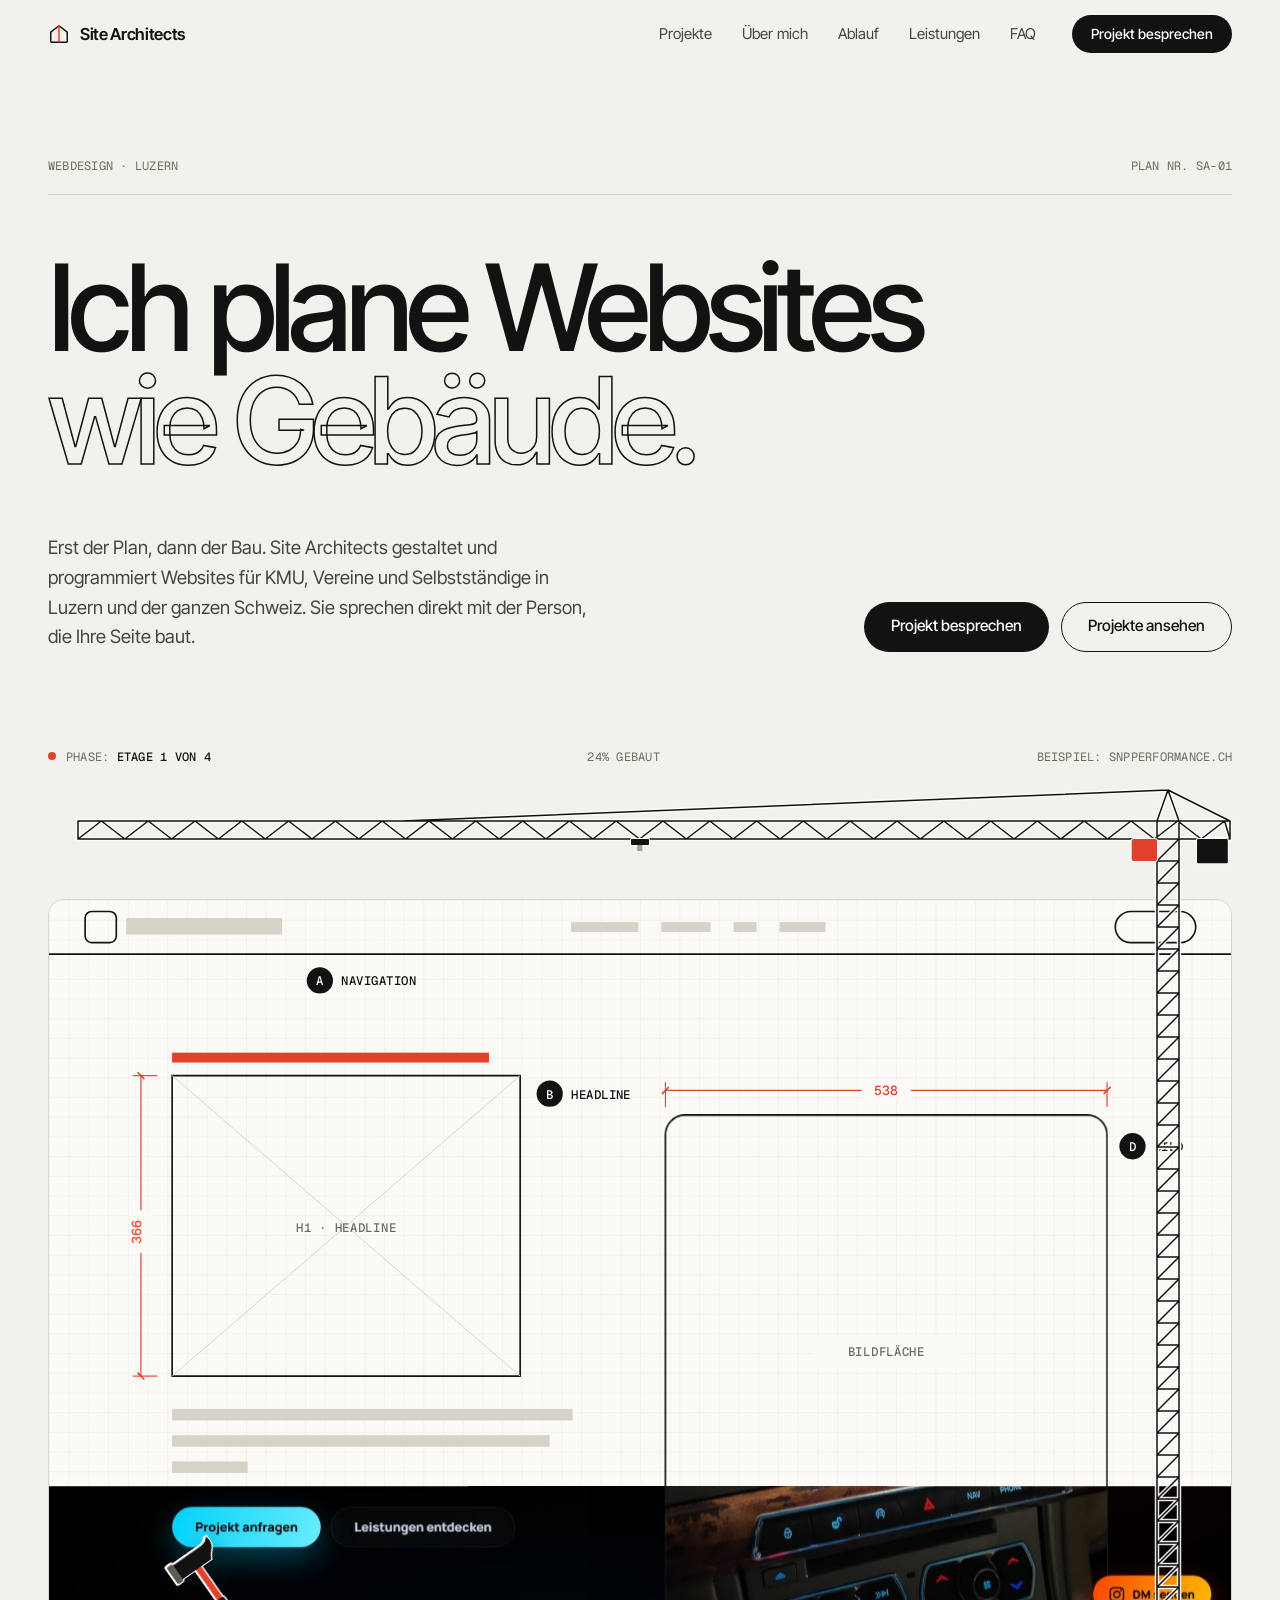
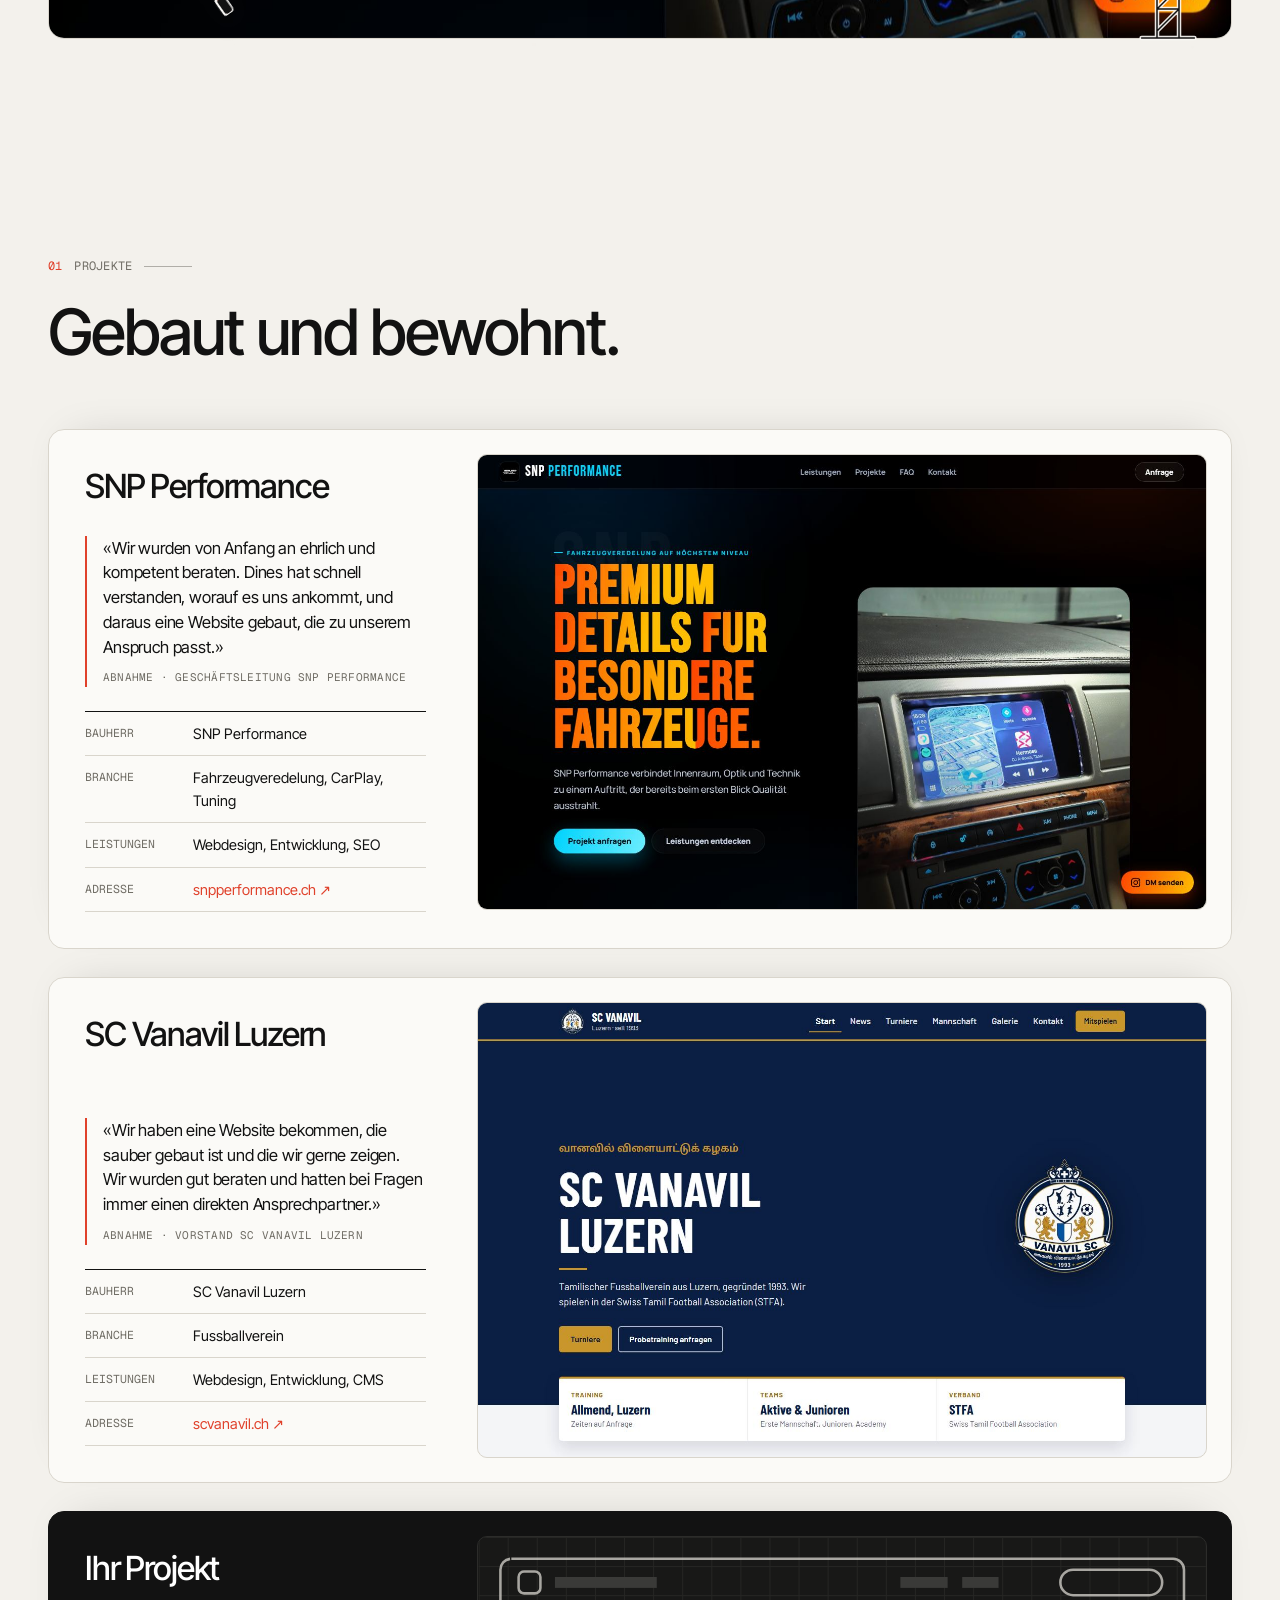
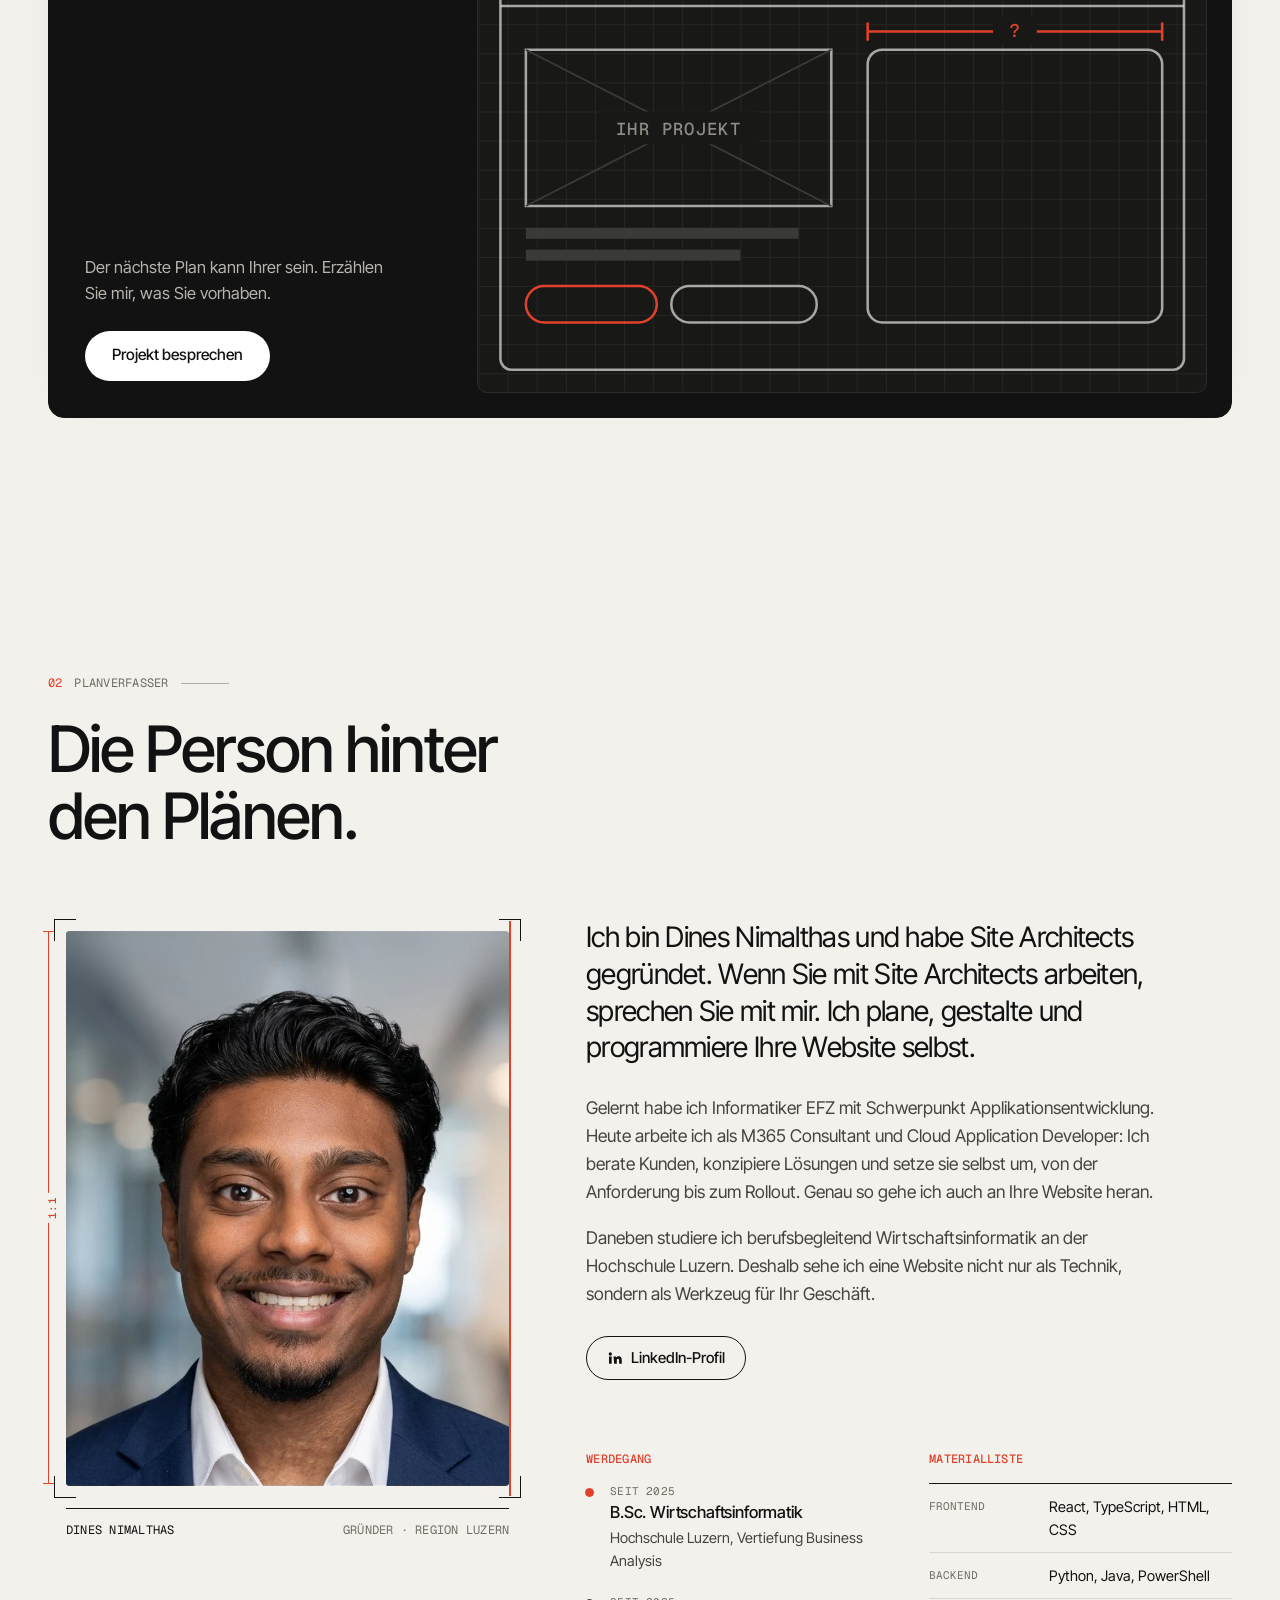
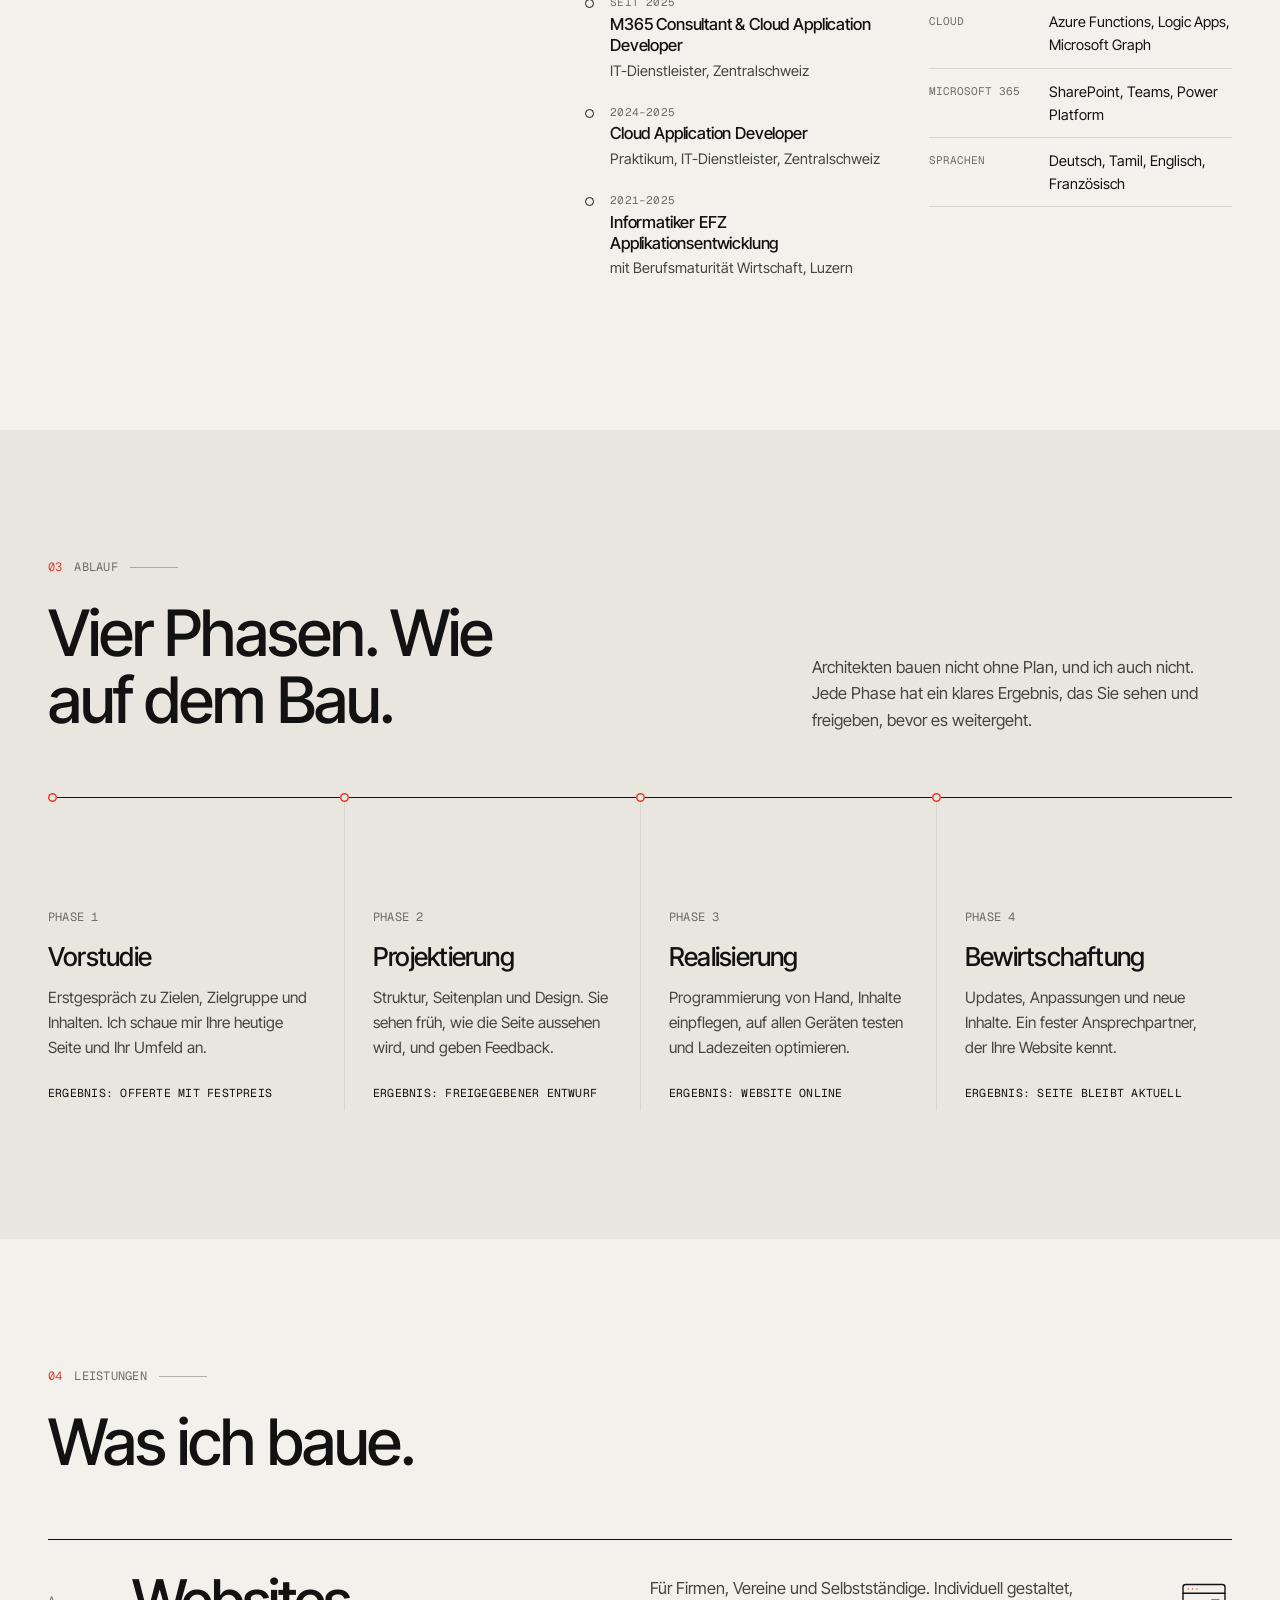
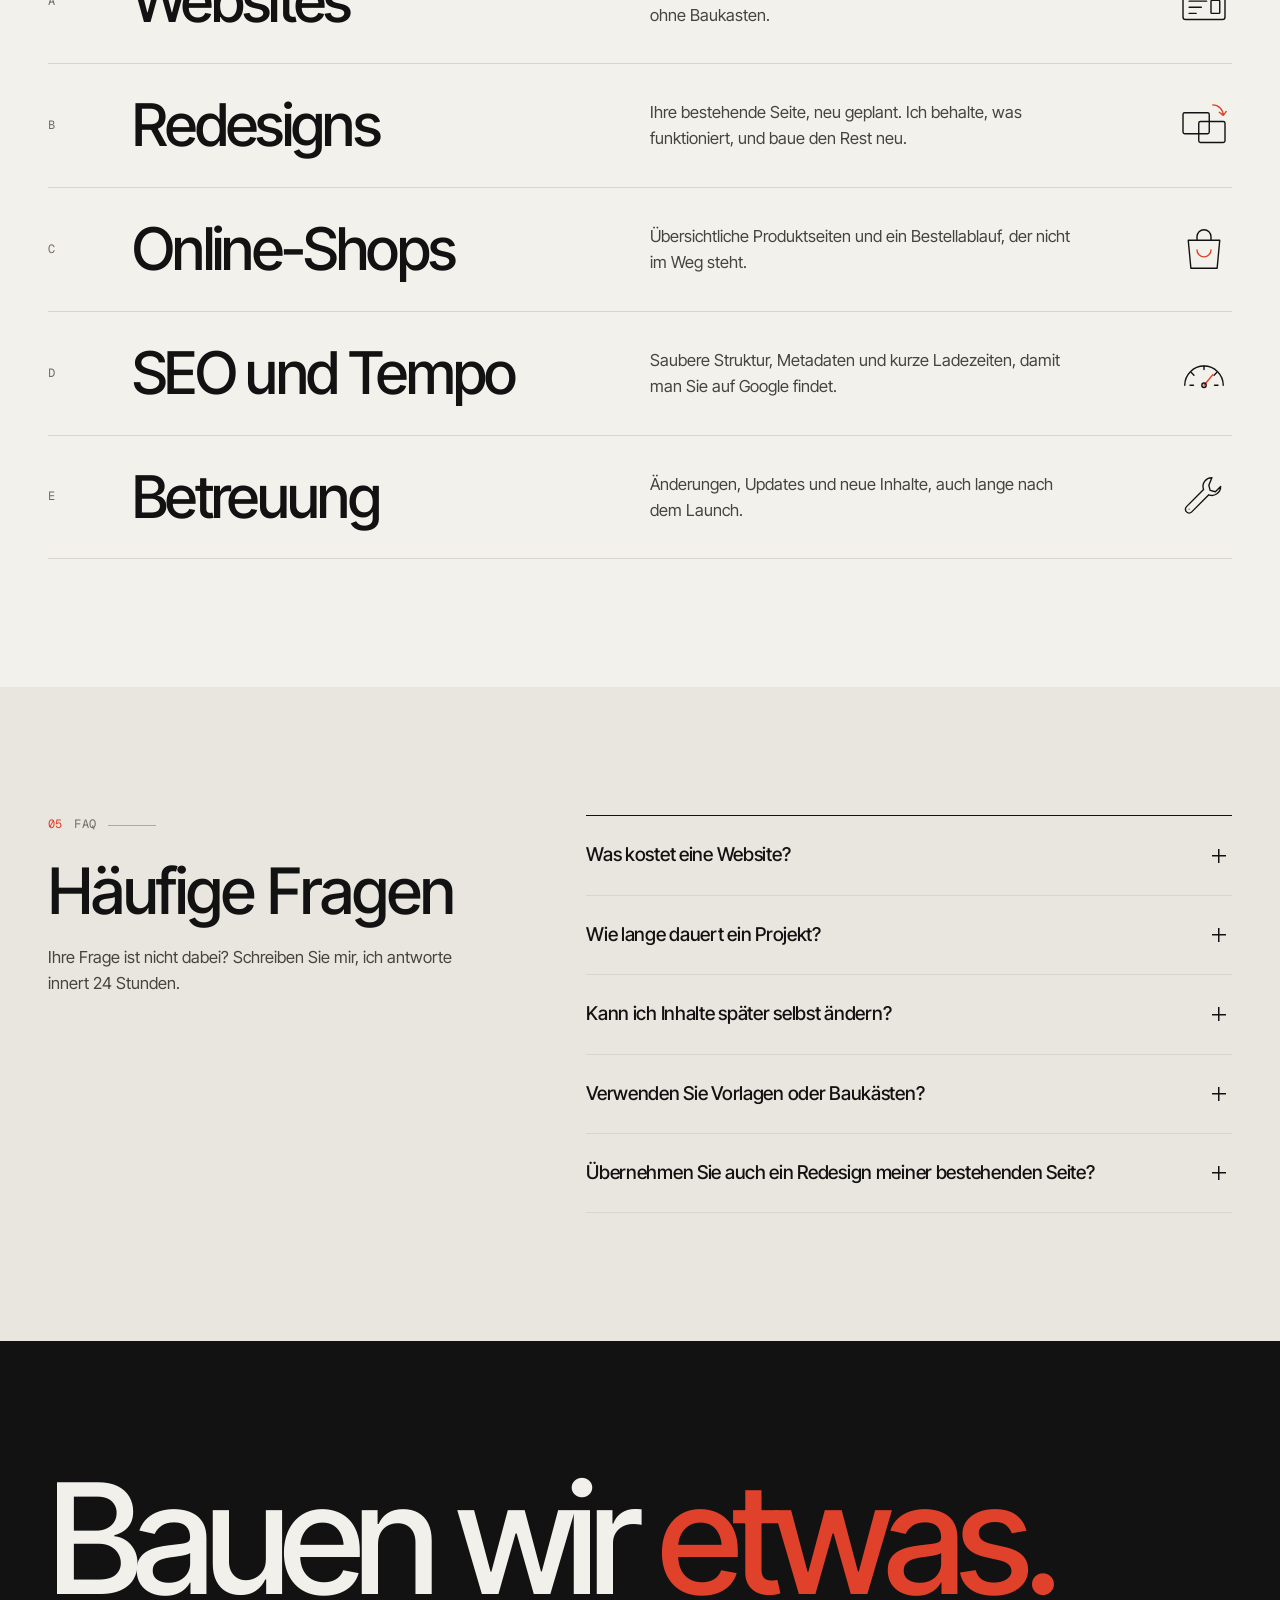
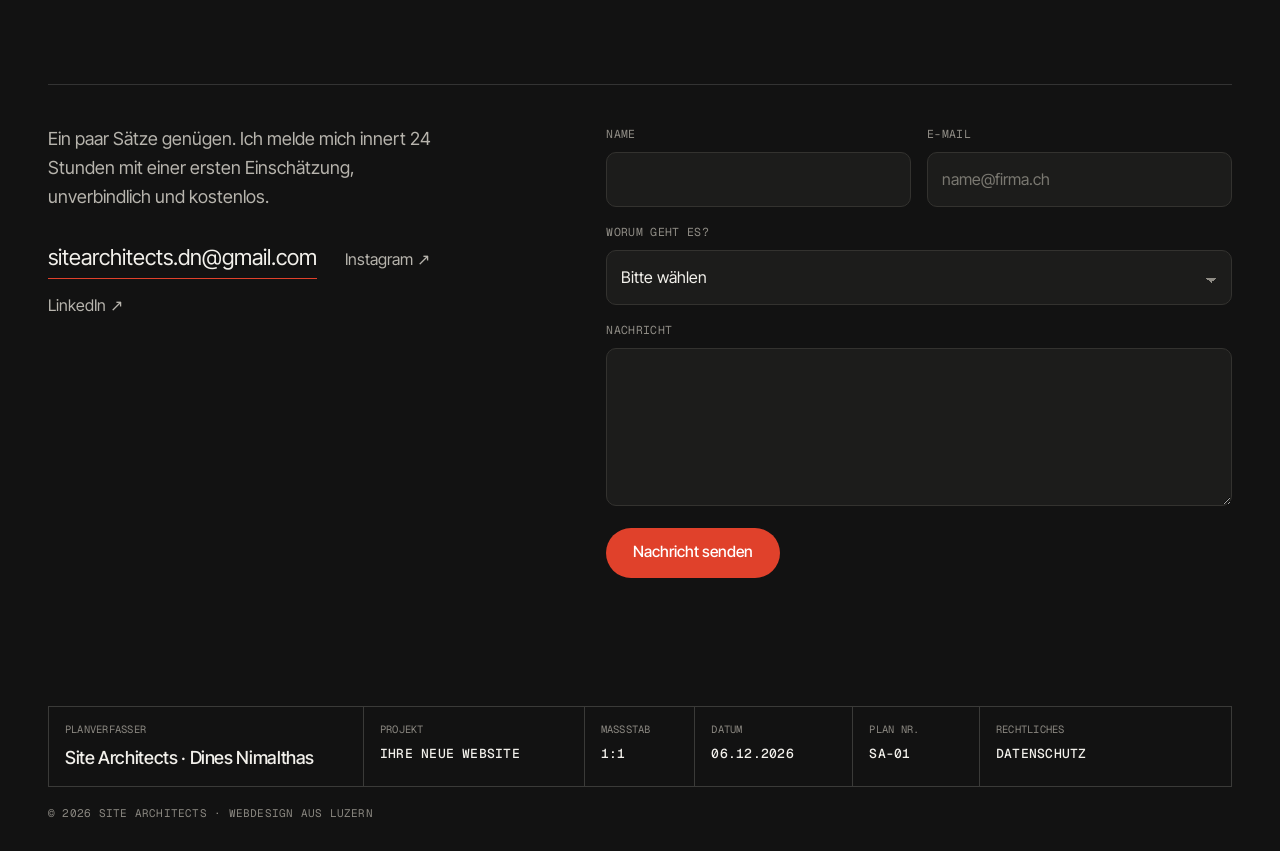
==== commit 1d56296c: "Instagram site.architects im Kontakt, in den Google-Daten und im Datenschutz Co-Authored-By: Claude " ====
--- a/index.html
+++ b/index.html
@@ -45,7 +45,7 @@
     ],
     "founder": { "@type": "Person", "name": "Dines Nimalthas", "sameAs": "https://www.linkedin.com/in/dines-nimalthas-b06981230" },
     "knowsAbout": ["Webdesign", "Webentwicklung", "Redesign", "Online-Shops", "SEO"],
-    "sameAs": ["https://www.linkedin.com/in/dines-nimalthas-b06981230"]
+    "sameAs": ["https://www.instagram.com/site.architects/", "https://www.linkedin.com/in/dines-nimalthas-b06981230"]
   }
   </script>
   <link rel="stylesheet" href="assets/css/fonts.css" />
@@ -575,6 +575,7 @@
         <div class="contact__intro">
           <p>Ein paar Sätze genügen. Ich melde mich innert 24 Stunden mit einer ersten Einschätzung, unverbindlich und kostenlos.</p>
           <a href="mailto:sitearchitects.dn@gmail.com" class="contact__mail">sitearchitects.dn@gmail.com</a>
+          <a href="https://www.instagram.com/site.architects/" class="contact__li" target="_blank" rel="noopener">Instagram ↗</a>
           <a href="https://www.linkedin.com/in/dines-nimalthas-b06981230" class="contact__li" target="_blank" rel="noopener">LinkedIn ↗</a>
         </div>
 
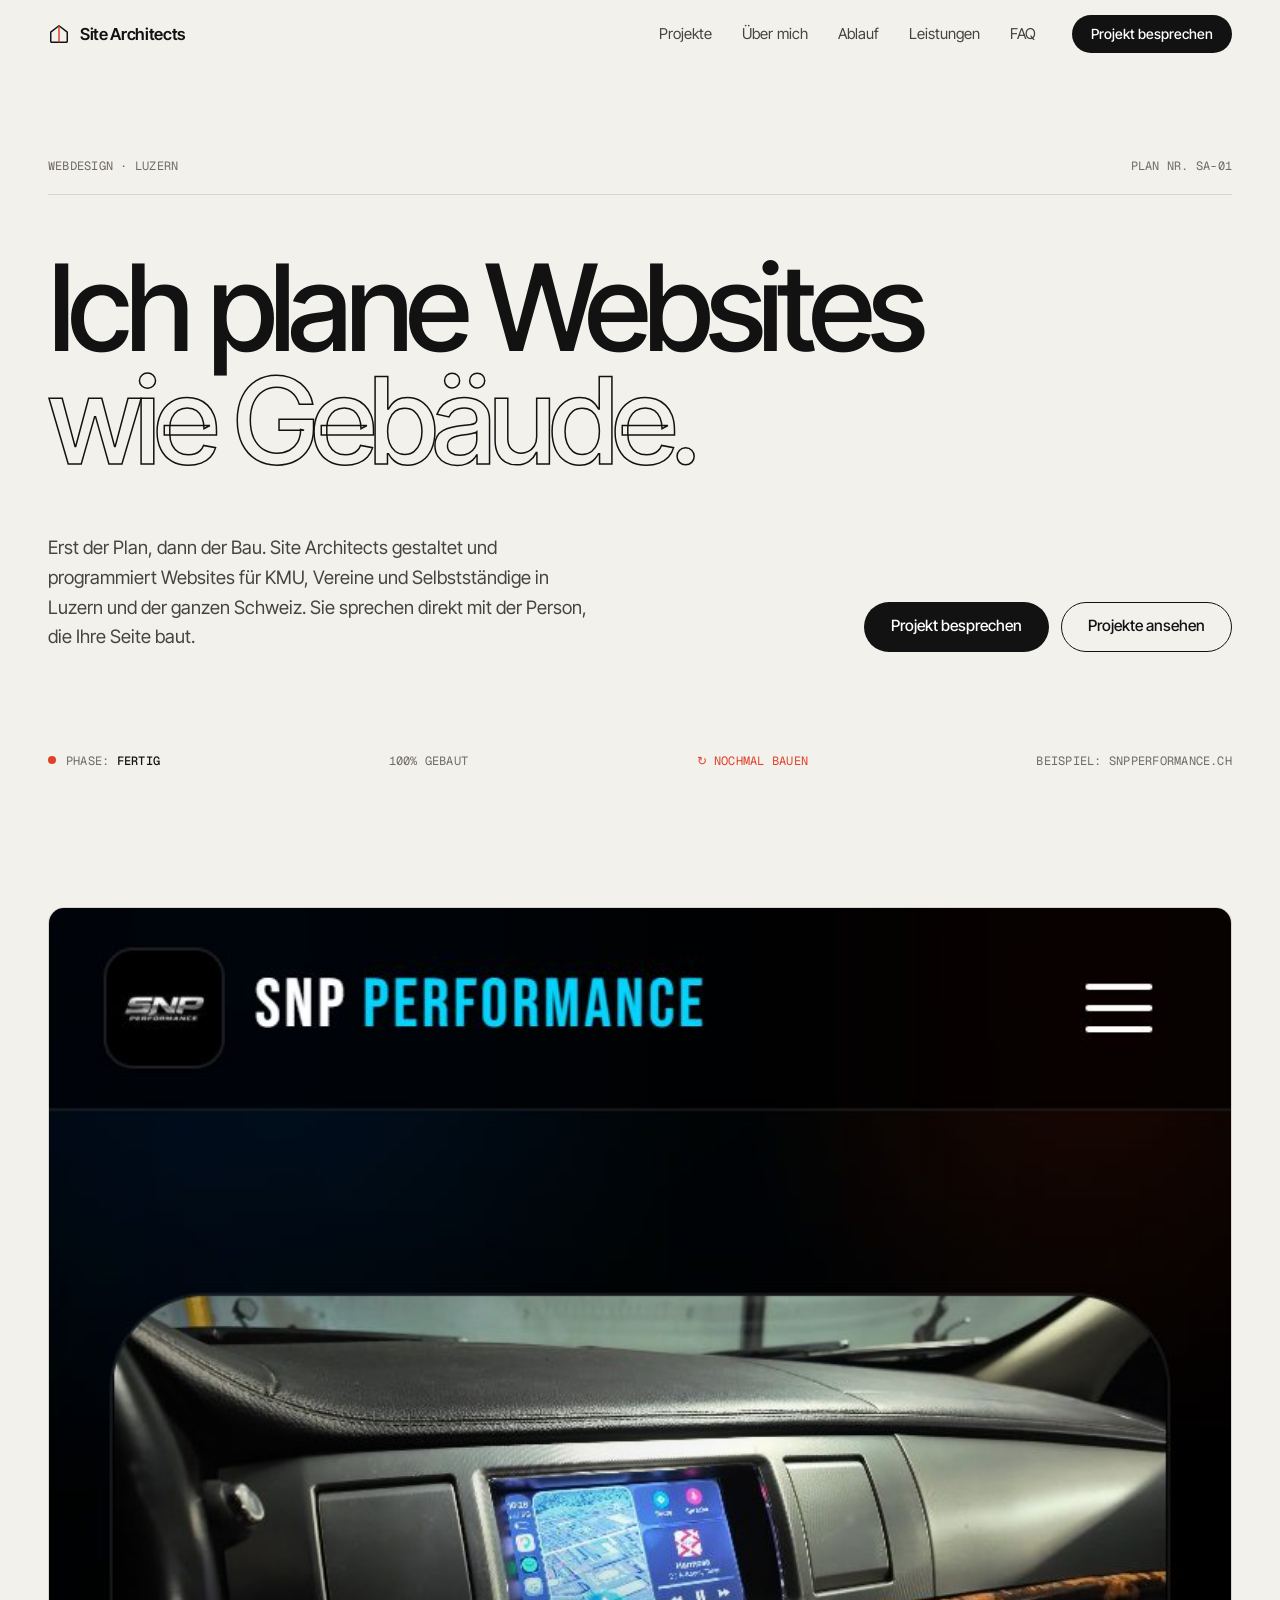
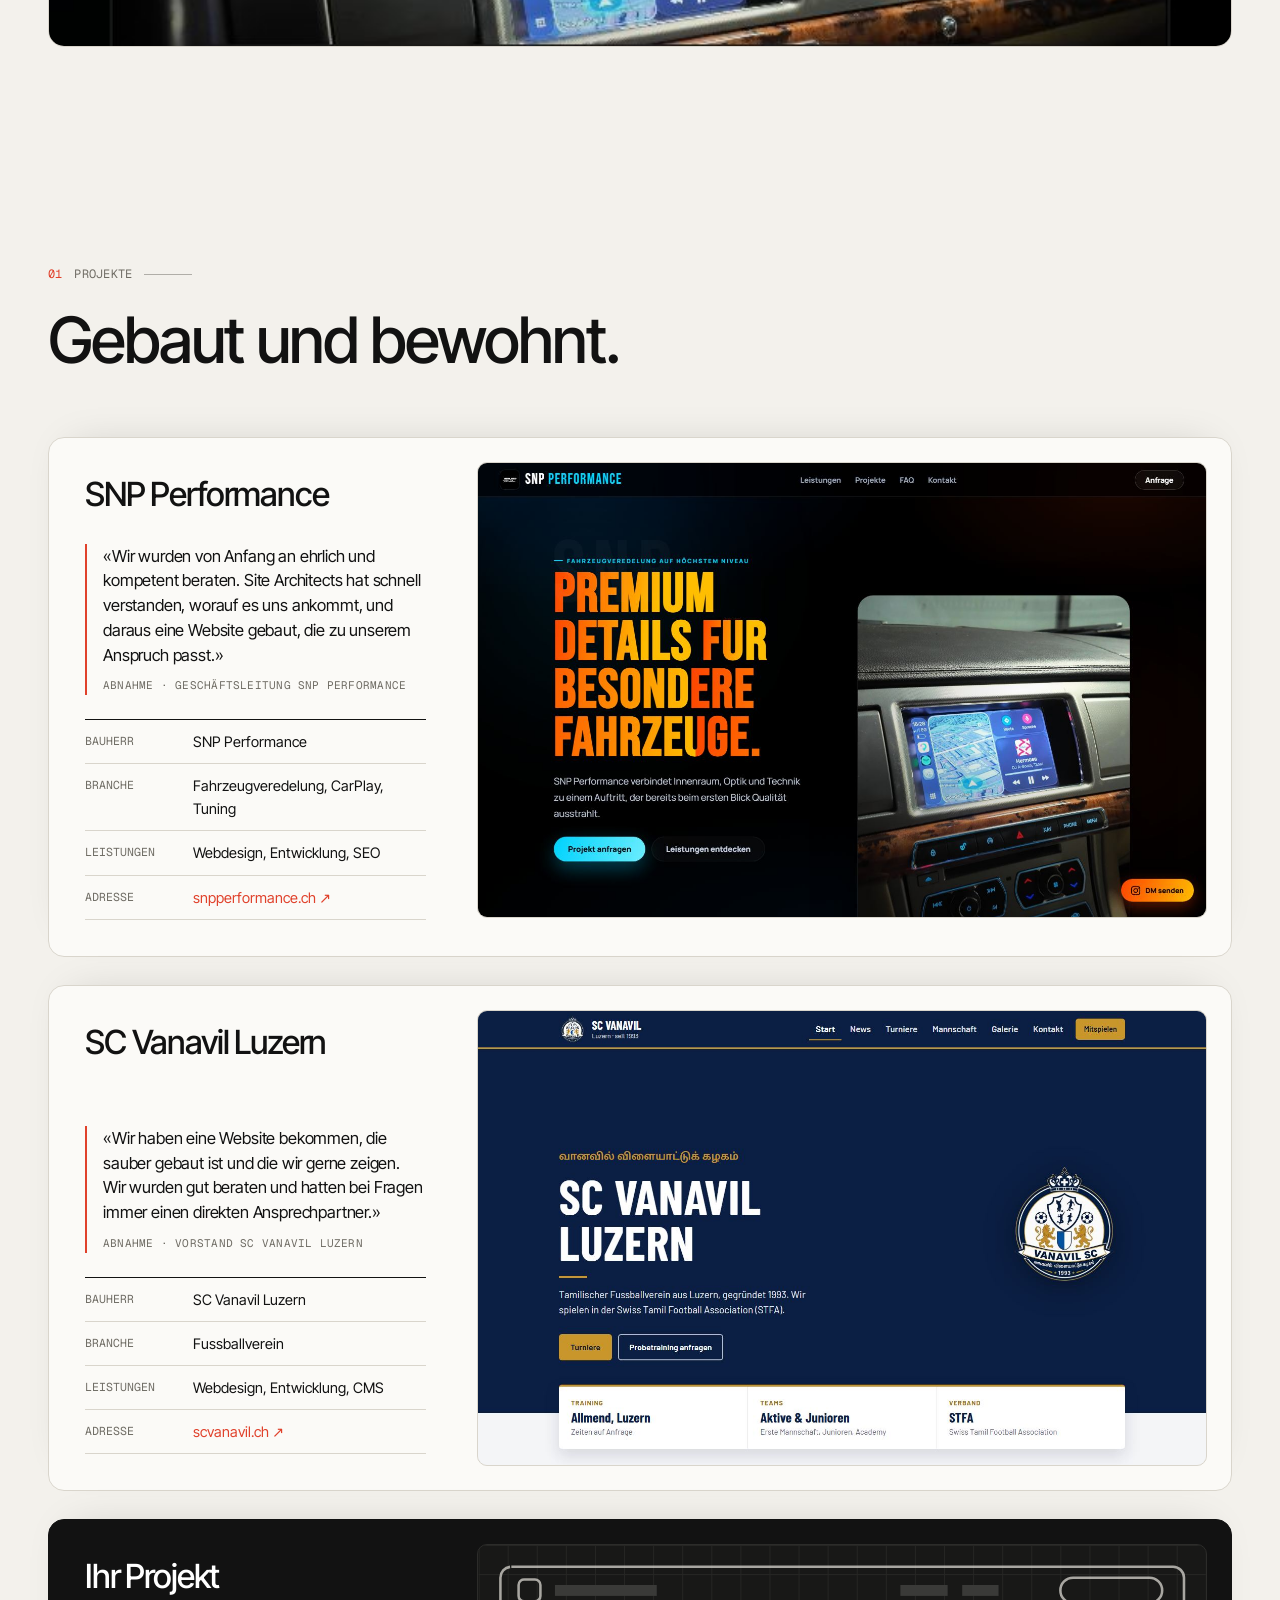
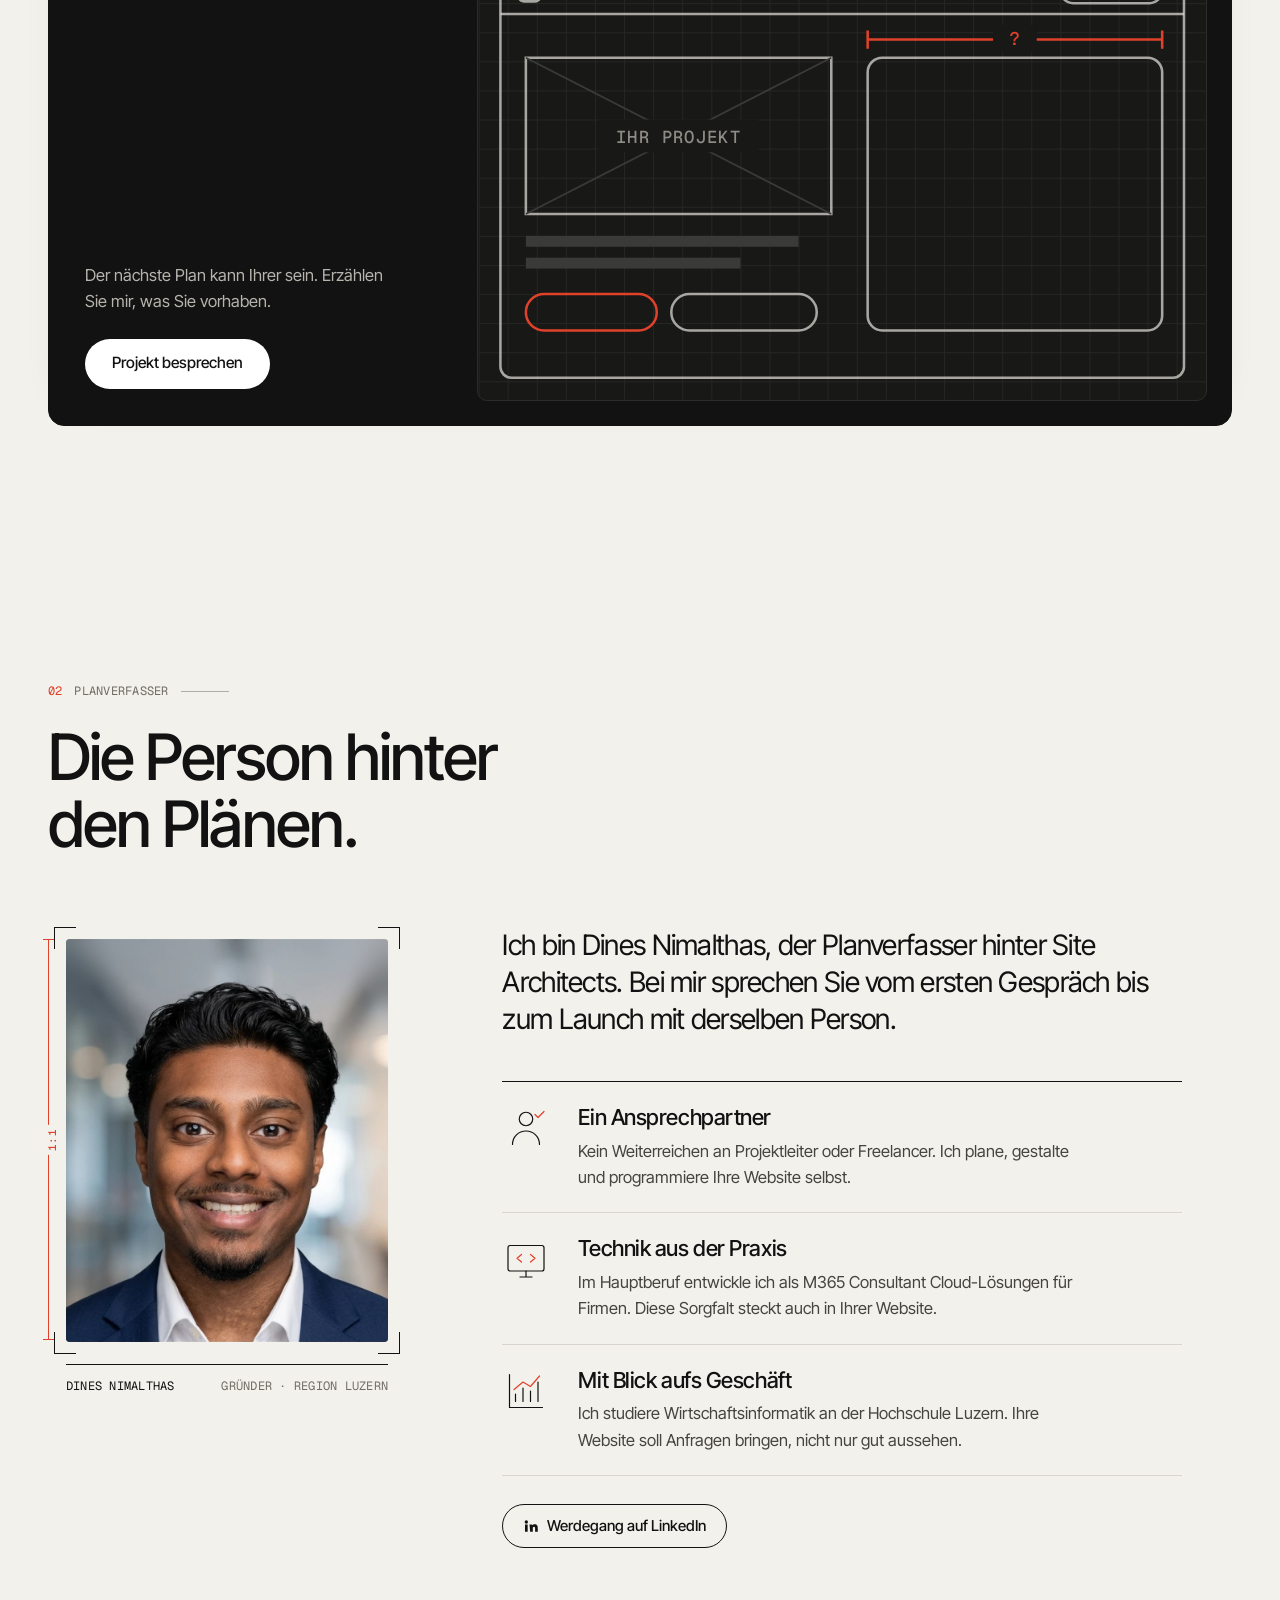
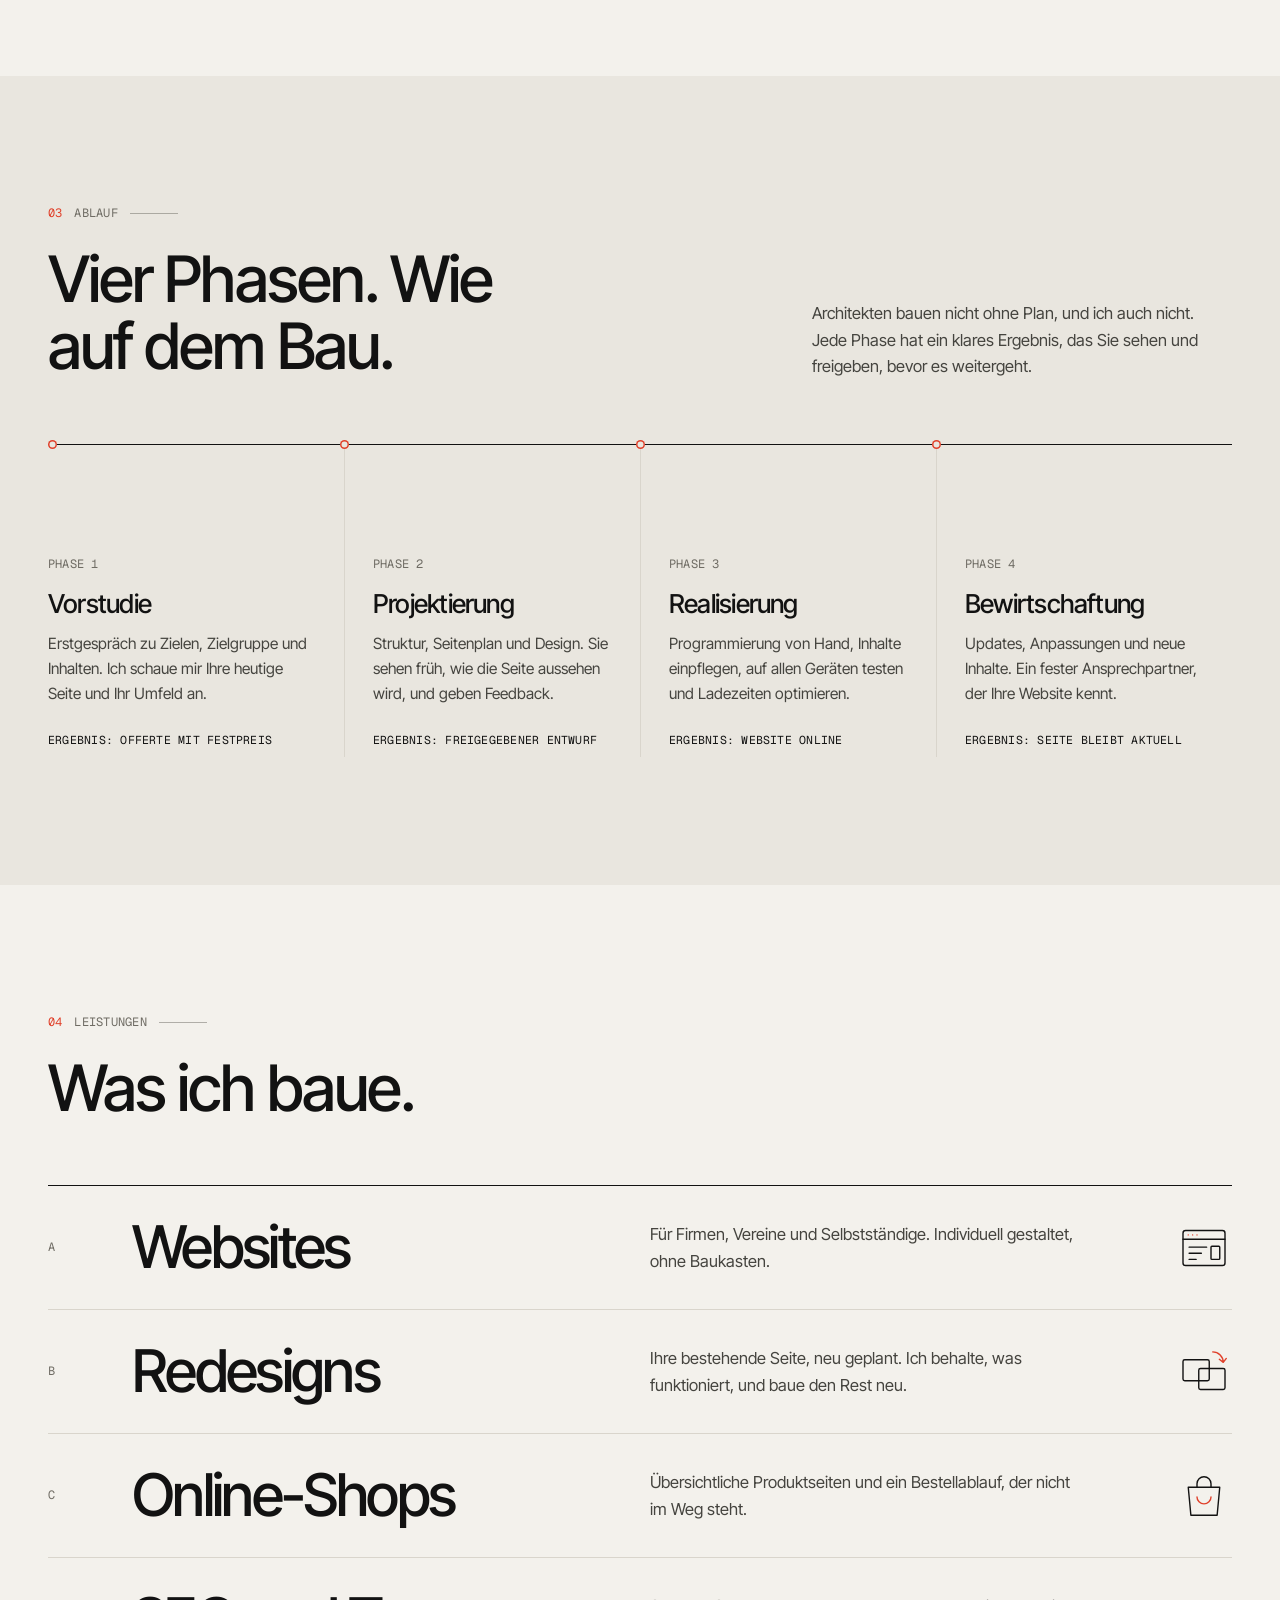
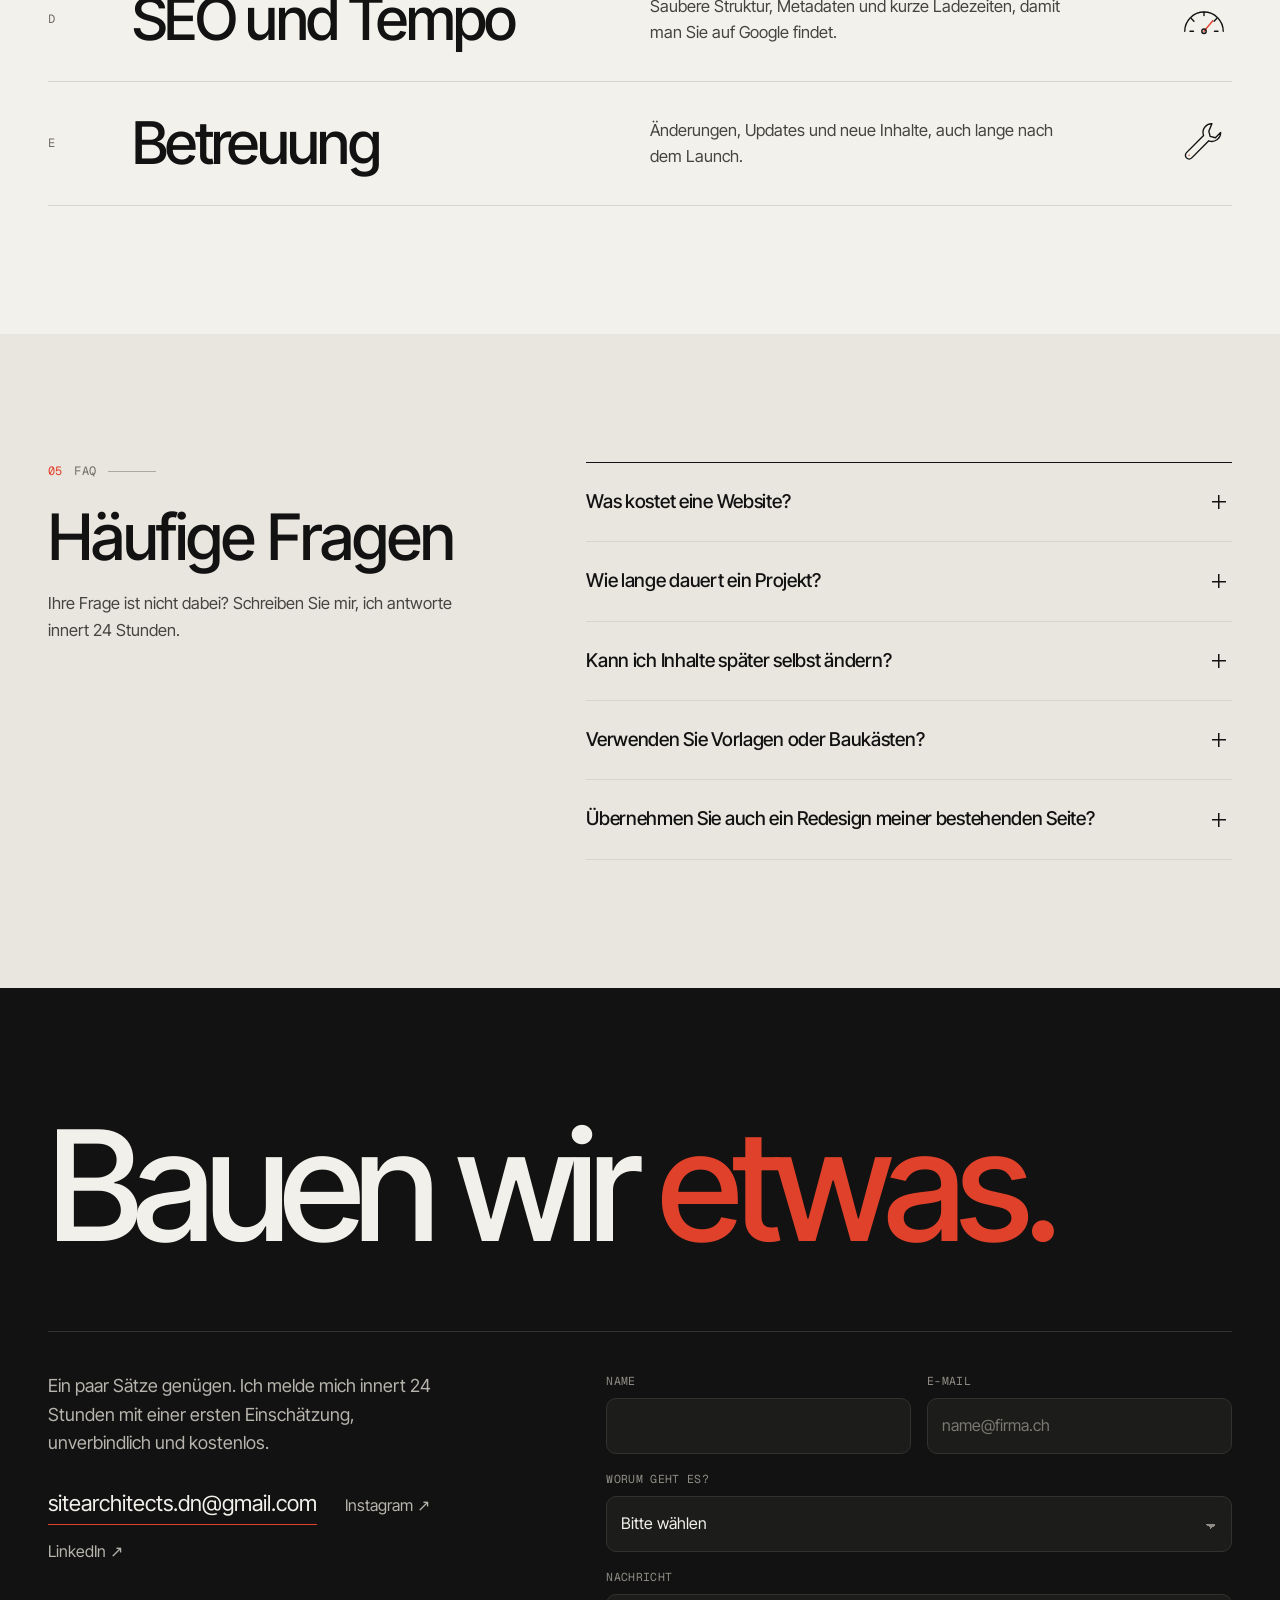
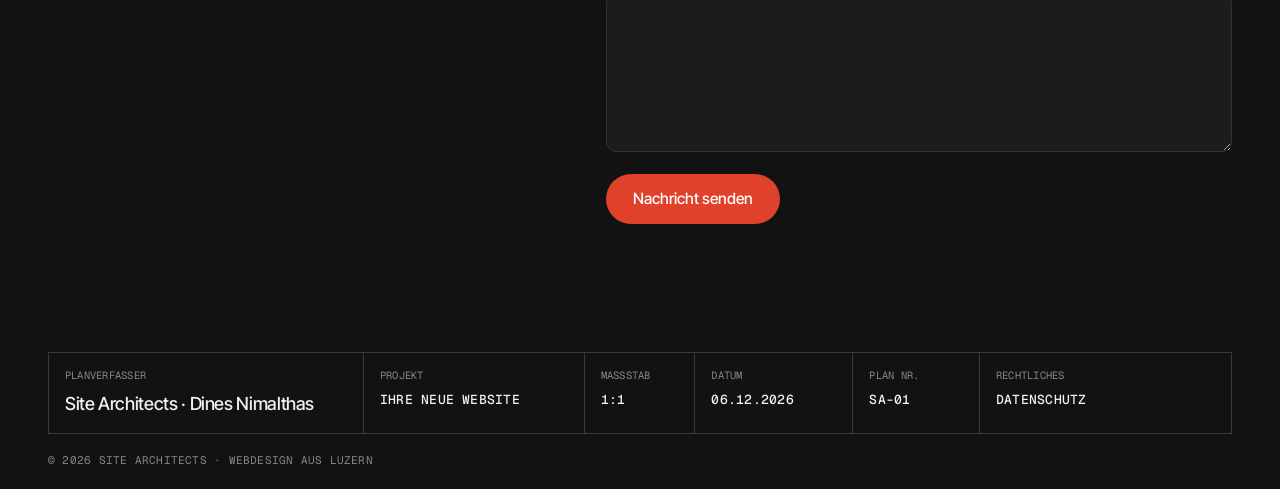
==== commit be2e71f5: "Über mich: drei Gründe statt Lebenslauf, kleineres Porträt - Werdegang und Materialliste ersetzt dur" ====
--- a/index.html
+++ b/index.html
@@ -308,7 +308,7 @@
           <div class="sheet__info">
             <h3>SNP Performance</h3>
             <blockquote class="sheet__quote">
-              <p>Wir wurden von Anfang an ehrlich und kompetent beraten. Dines hat schnell verstanden, worauf es uns ankommt, und daraus eine Website gebaut, die zu unserem Anspruch passt.</p>
+              <p>Wir wurden von Anfang an ehrlich und kompetent beraten. Site Architects hat schnell verstanden, worauf es uns ankommt, und daraus eine Website gebaut, die zu unserem Anspruch passt.</p>
               <footer class="mono">Abnahme · Geschäftsleitung SNP Performance</footer>
             </blockquote>
             <dl class="titleblock">
@@ -403,44 +403,38 @@
 
       <div class="about__body">
         <p class="about__lead">
-          Ich bin Dines Nimalthas und habe Site Architects gegründet. Wenn Sie mit Site Architects arbeiten,
-          sprechen Sie mit mir. Ich plane, gestalte und programmiere Ihre Website selbst.
+          Ich bin Dines Nimalthas, der Planverfasser hinter Site Architects. Bei mir sprechen Sie
+          vom ersten Gespräch bis zum Launch mit derselben Person.
         </p>
-        <p>
-          Gelernt habe ich Informatiker EFZ mit Schwerpunkt Applikationsentwicklung. Heute arbeite ich als
-          M365 Consultant und Cloud Application Developer: Ich berate Kunden, konzipiere Lösungen und setze
-          sie selbst um, von der Anforderung bis zum Rollout. Genau so gehe ich auch an Ihre Website heran.
-        </p>
-        <p>
-          Daneben studiere ich berufsbegleitend Wirtschaftsinformatik an der Hochschule Luzern.
-          Deshalb sehe ich eine Website nicht nur als Technik, sondern als Werkzeug für Ihr Geschäft.
-        </p>
+
+        <ul class="perks">
+          <li class="perk">
+            <svg class="perk__icon draw-svg" data-draw viewBox="0 0 64 64" aria-hidden="true"><circle cx="32" cy="20" r="9"/><path d="M14 54c0-10 8-18 18-18s18 8 18 18"/><path class="ic-red" d="M44 14l4 4 8-8"/></svg>
+            <div>
+              <h3>Ein Ansprechpartner</h3>
+              <p>Kein Weiterreichen an Projektleiter oder Freelancer. Ich plane, gestalte und programmiere Ihre Website selbst.</p>
+            </div>
+          </li>
+          <li class="perk">
+            <svg class="perk__icon draw-svg" data-draw viewBox="0 0 64 64" aria-hidden="true"><rect x="8" y="14" width="48" height="34" rx="3"/><path d="M24 56h16M32 48v8"/><path class="ic-red" d="M26 26l-6 5 6 5M38 26l6 5-6 5"/></svg>
+            <div>
+              <h3>Technik aus der Praxis</h3>
+              <p>Im Hauptberuf entwickle ich als M365 Consultant Cloud-Lösungen für Firmen. Diese Sorgfalt steckt auch in Ihrer Website.</p>
+            </div>
+          </li>
+          <li class="perk">
+            <svg class="perk__icon draw-svg" data-draw viewBox="0 0 64 64" aria-hidden="true"><path d="M10 54h44M10 54V10"/><path d="M18 46V36M28 46V28M38 46V32M48 46V20"/><path class="ic-red" d="M16 30l12-10 10 6 12-14"/></svg>
+            <div>
+              <h3>Mit Blick aufs Geschäft</h3>
+              <p>Ich studiere Wirtschaftsinformatik an der Hochschule Luzern. Ihre Website soll Anfragen bringen, nicht nur gut aussehen.</p>
+            </div>
+          </li>
+        </ul>
+
         <a class="btn btn--ghost about__li" href="https://www.linkedin.com/in/dines-nimalthas-b06981230" target="_blank" rel="noopener">
           <svg viewBox="0 0 24 24" aria-hidden="true"><path d="M4.98 3.5a2.5 2.5 0 1 1 0 5 2.5 2.5 0 0 1 0-5zM3 9.75h4v11H3zM9.75 9.75h3.8v1.5h.05c.53-1 1.83-2.05 3.77-2.05 4.03 0 4.78 2.65 4.78 6.1v5.45h-4v-4.83c0-1.15-.02-2.63-1.6-2.63-1.6 0-1.85 1.25-1.85 2.55v4.91h-3.95z"/></svg>
-          LinkedIn-Profil
+          Werdegang auf LinkedIn
         </a>
-
-        <div class="about__cols">
-          <div>
-            <h3 class="about__h mono">Werdegang</h3>
-            <ol class="timeline" id="timeline">
-              <li><span class="mono">seit 2025</span><b>B.Sc. Wirtschaftsinformatik</b><em>Hochschule Luzern, Vertiefung Business Analysis</em></li>
-              <li><span class="mono">seit 2025</span><b>M365 Consultant &amp; Cloud Application Developer</b><em>IT-Dienstleister, Zentralschweiz</em></li>
-              <li><span class="mono">2024–2025</span><b>Cloud Application Developer</b><em>Praktikum, IT-Dienstleister, Zentralschweiz</em></li>
-              <li><span class="mono">2021–2025</span><b>Informatiker EFZ Applikationsentwicklung</b><em>mit Berufsmaturität Wirtschaft, Luzern</em></li>
-            </ol>
-          </div>
-          <div>
-            <h3 class="about__h mono">Materialliste</h3>
-            <dl class="materials">
-              <div><dt>Frontend</dt><dd>React, TypeScript, HTML, CSS</dd></div>
-              <div><dt>Backend</dt><dd>Python, Java, PowerShell</dd></div>
-              <div><dt>Cloud</dt><dd>Azure Functions, Logic Apps, Microsoft Graph</dd></div>
-              <div><dt>Microsoft 365</dt><dd>SharePoint, Teams, Power Platform</dd></div>
-              <div><dt>Sprachen</dt><dd>Deutsch, Tamil, Englisch, Französisch</dd></div>
-            </dl>
-          </div>
-        </div>
       </div>
     </div>
   </section>
--- a/assets/css/style.css
+++ b/assets/css/style.css
@@ -235,8 +235,8 @@
 .bp-dim   { fill:var(--red); font:500 10px 'Geist Mono', monospace; }
 
 /* ── Planverfasser ───────────────────────────────── */
-.about { display:grid; grid-template-columns:minmax(280px, 5fr) 7fr; gap:clamp(40px, 6vw, 96px); align-items:start; }
-.portrait { position:sticky; top:calc(var(--nav-h) + 32px); margin:0; padding:18px 0 0 18px; }
+.about { display:grid; grid-template-columns:minmax(240px, 4fr) 8fr; gap:clamp(40px, 7vw, 112px); align-items:start; }
+.portrait { position:sticky; top:calc(var(--nav-h) + 32px); margin:0; padding:18px 0 0 18px; max-width:340px; }
 .portrait__frame { position:relative; aspect-ratio:4 / 5; }
 .portrait__frame img { position:absolute; inset:0; width:100%; height:100%; object-fit:cover; border-radius:4px; }
 .portrait__plan { filter:grayscale(1) contrast(1.15) brightness(1.05); opacity:.9; }
@@ -259,27 +259,19 @@
 .portrait figcaption { display:flex; justify-content:space-between; gap:12px; margin-top:22px; padding-top:12px; border-top:1px solid var(--ink); color:var(--muted); }
 .portrait figcaption span:first-child { color:var(--ink); }
 
-.about__body { padding-top:6px; }
+.about__body { padding-top:6px; max-width:680px; }
 .about__body > p { color:var(--ink-2); max-width:58ch; margin-bottom:18px; font-size:17.5px; }
 .about__body > .about__lead { font-size:clamp(22px, 2.2vw, 30px); line-height:1.3; letter-spacing:-.025em; color:var(--ink); margin-bottom:28px; }
-.about__li { margin-top:10px; height:44px; padding:0 20px; font-size:15px; }
+.about__li { height:44px; padding:0 20px; font-size:15px; }
 .about__li svg { width:16px; height:16px; fill:currentColor; }
-.about__cols { display:grid; grid-template-columns:1fr 1fr; gap:40px; margin-top:clamp(48px, 6vw, 72px); }
-.about__h { color:var(--red); margin-bottom:16px; font-weight:500; letter-spacing:.02em; }
-
-.timeline { position:relative; padding-left:24px; }
-.timeline::before { content:''; position:absolute; left:3px; top:6px; bottom:6px; width:1px; background:var(--ink); transform-origin:top; transform:scaleY(var(--tl, 0)); }
-.timeline li { position:relative; display:flex; flex-direction:column; gap:2px; padding-bottom:22px; opacity:.25; transition:opacity .5s var(--ease); }
-.timeline li.on { opacity:1; }
-.timeline li::before { content:''; position:absolute; left:-25px; top:5px; width:9px; height:9px; border-radius:50%; background:var(--paper); border:1.5px solid var(--ink); transition:background .3s, border-color .3s; }
-.timeline li.on::before { background:var(--red); border-color:var(--red); }
-.timeline span { color:var(--muted); font-size:11px; font-variant-numeric:tabular-nums; }
-.timeline b { font-weight:500; font-size:16.5px; letter-spacing:-.01em; line-height:1.3; }
-.timeline em { font-style:normal; color:var(--ink-2); font-size:14.5px; }
-
-.materials { border-top:1px solid var(--ink); }
-.materials div { display:grid; grid-template-columns:108px 1fr; gap:12px; padding:11px 0; border-bottom:1px solid var(--line); font-size:14.5px; }
-.materials dt { font-family:'Geist Mono', monospace; font-size:11px; text-transform:uppercase; color:var(--muted); padding-top:3px; }
+/* Drei Gründe statt Lebenslauf */
+.perks { margin-top:clamp(28px, 4vw, 44px); border-top:1px solid var(--ink); }
+.perk { display:grid; grid-template-columns:56px minmax(0,1fr); gap:20px; align-items:start; padding:22px 0; border-bottom:1px solid var(--line); }
+.perk__icon { width:48px; height:48px; fill:none; stroke:var(--ink); stroke-width:1.6; stroke-linecap:round; stroke-linejoin:round; overflow:visible; }
+.perk__icon .ic-red { stroke:var(--red); }
+.perk h3 { font-size:22px; letter-spacing:-.02em; margin-bottom:6px; }
+.perk p { color:var(--ink-2); max-width:52ch; }
+.about__li { margin-top:28px; }
 
 .contact__li { display:inline-block; margin:14px 0 0 0; color:#b7b4ad; font-size:16px; }
 .contact__li { transition:color .2s ease; }
@@ -456,9 +448,6 @@
   .sheet { position:static; }
   .portrait__real { clip-path:none; transition:none; }
   .portrait__scan { display:none; }
-  .timeline::before { transform:none; }
-  .timeline li { opacity:1; }
-  .timeline li::before { background:var(--red); border-color:var(--red); }
   .row h3, .sheet__shot img, .titleblock .arr { transform:none !important; }
   .faq details p { transform:none; }
   .field [aria-invalid="true"] { animation:none; }
@@ -488,7 +477,7 @@
   .plankopf { grid-template-columns:repeat(3, 1fr); }
   .faq-wrap, .contact { grid-template-columns:1fr; }
   .about { grid-template-columns:1fr; }
-  .portrait { position:relative; top:0; max-width:420px; }
+  .portrait { position:relative; top:0; max-width:320px; }
 }
 
 @media (max-width: 760px) {
@@ -540,8 +529,10 @@
   .row__icon { grid-column:3; grid-row:1; width:40px; height:40px; }
 
   .form__row { grid-template-columns:1fr; }
-  .about__cols { grid-template-columns:1fr; }
-  .portrait { max-width:none; }
+  .portrait { max-width:260px; }
+  .perk { grid-template-columns:44px minmax(0,1fr); gap:14px; padding:18px 0; }
+  .perk__icon { width:40px; height:40px; }
+  .perk h3 { font-size:20px; }
   .form .btn { align-self:stretch; }
   .plankopf { grid-template-columns:1fr 1fr; }
   .pk--brand, .pk--links { grid-column:1 / -1; }
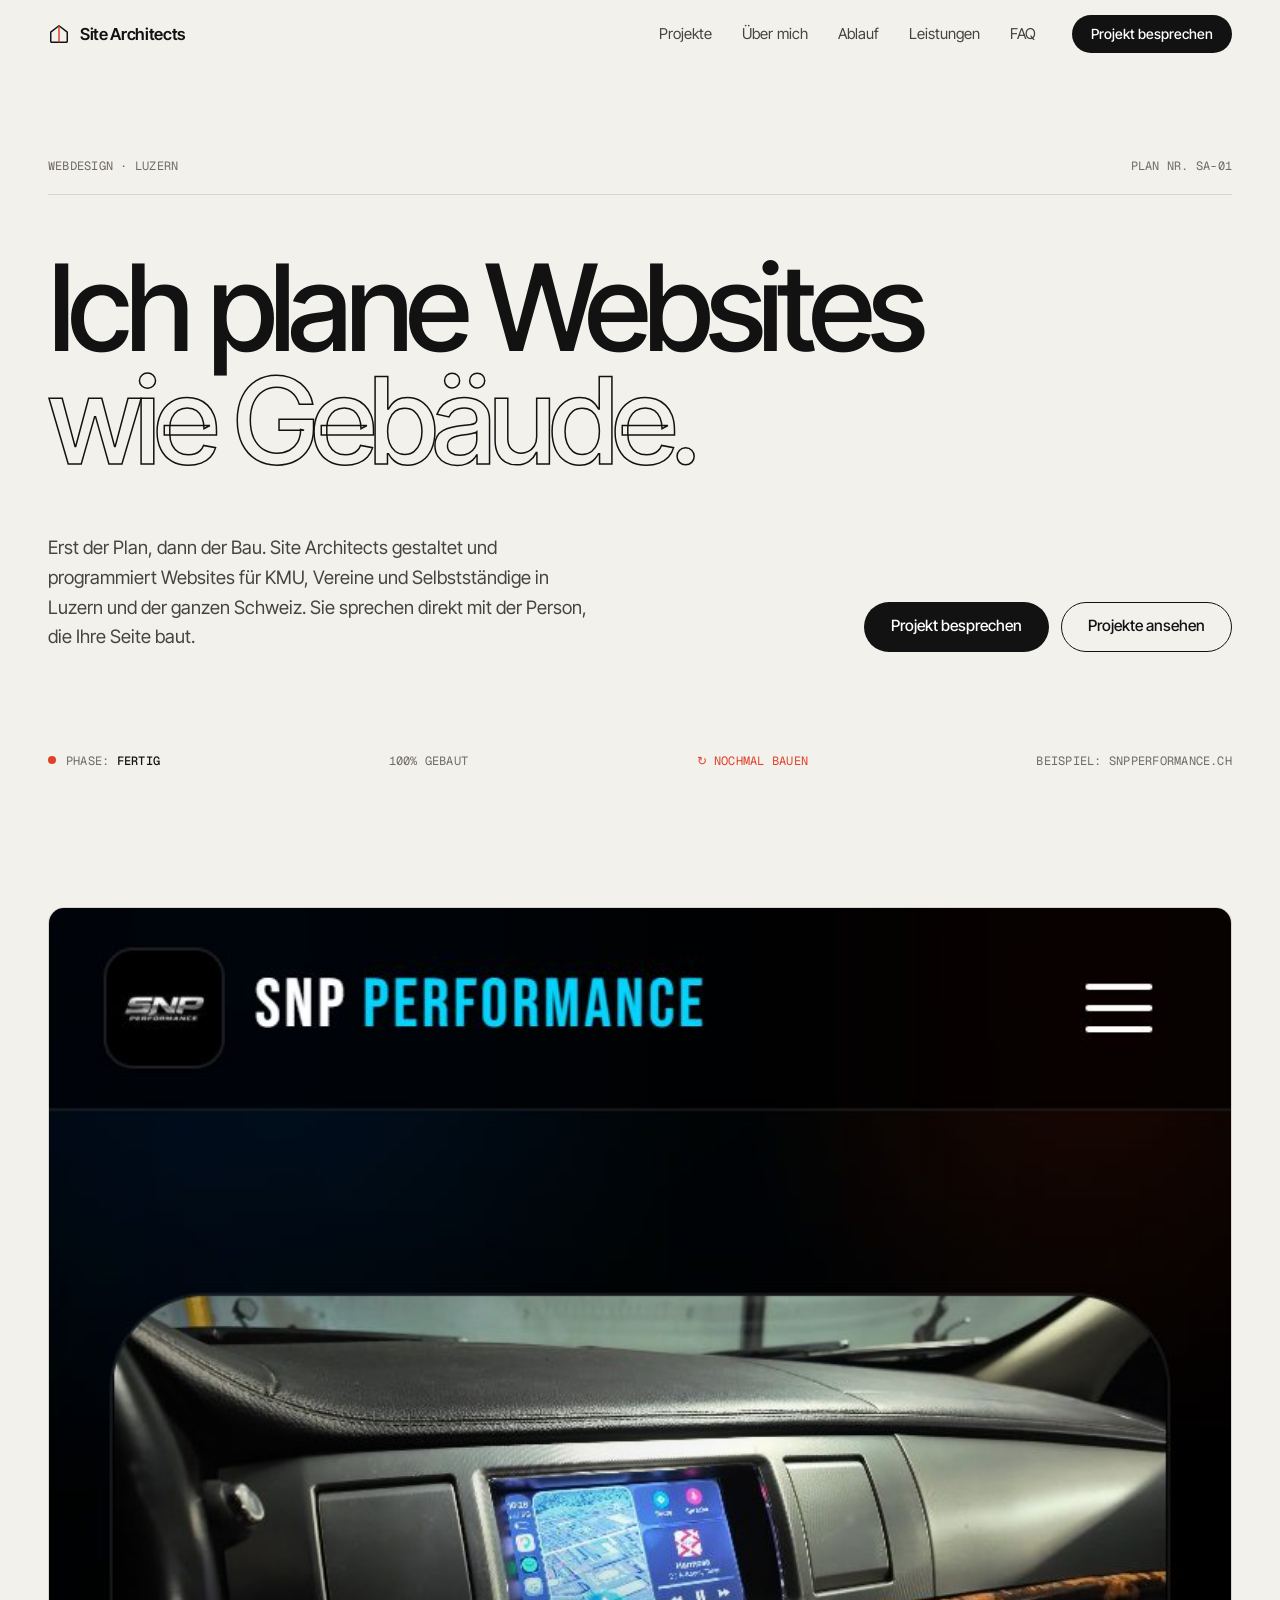
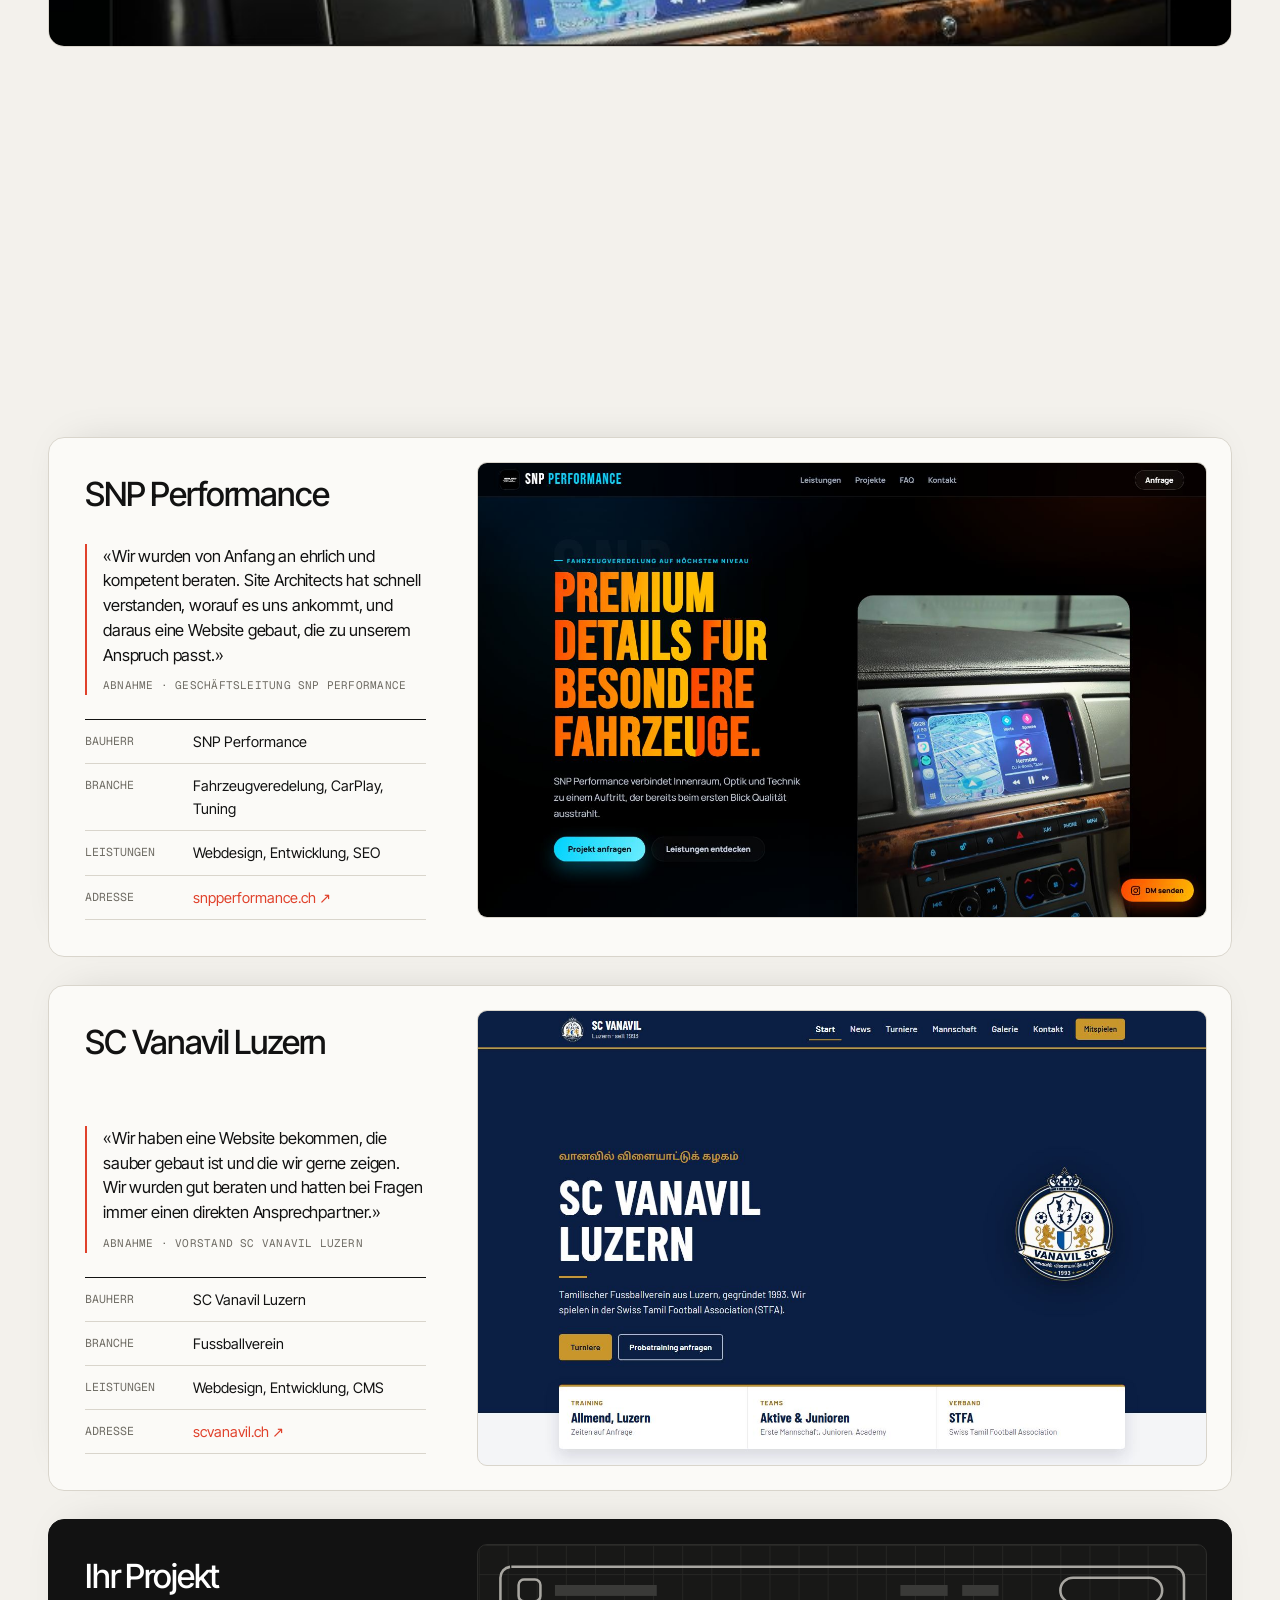
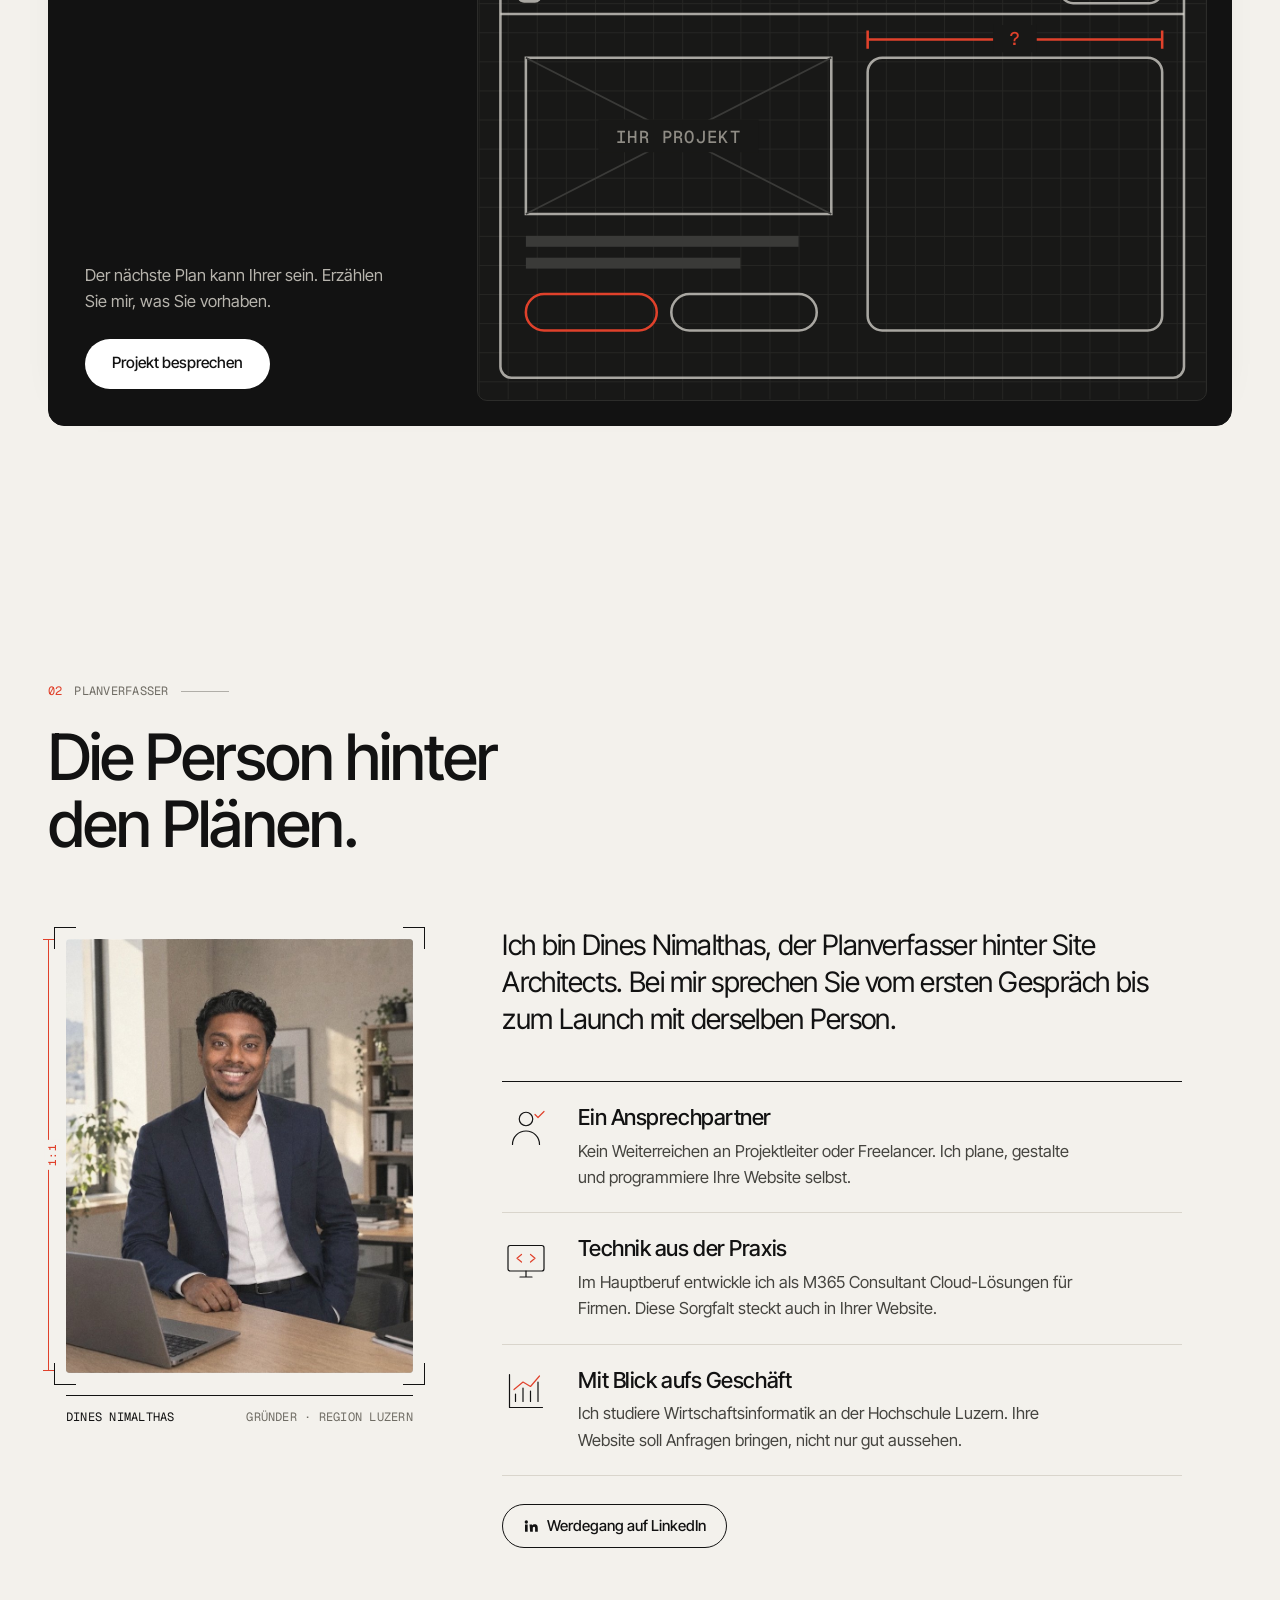
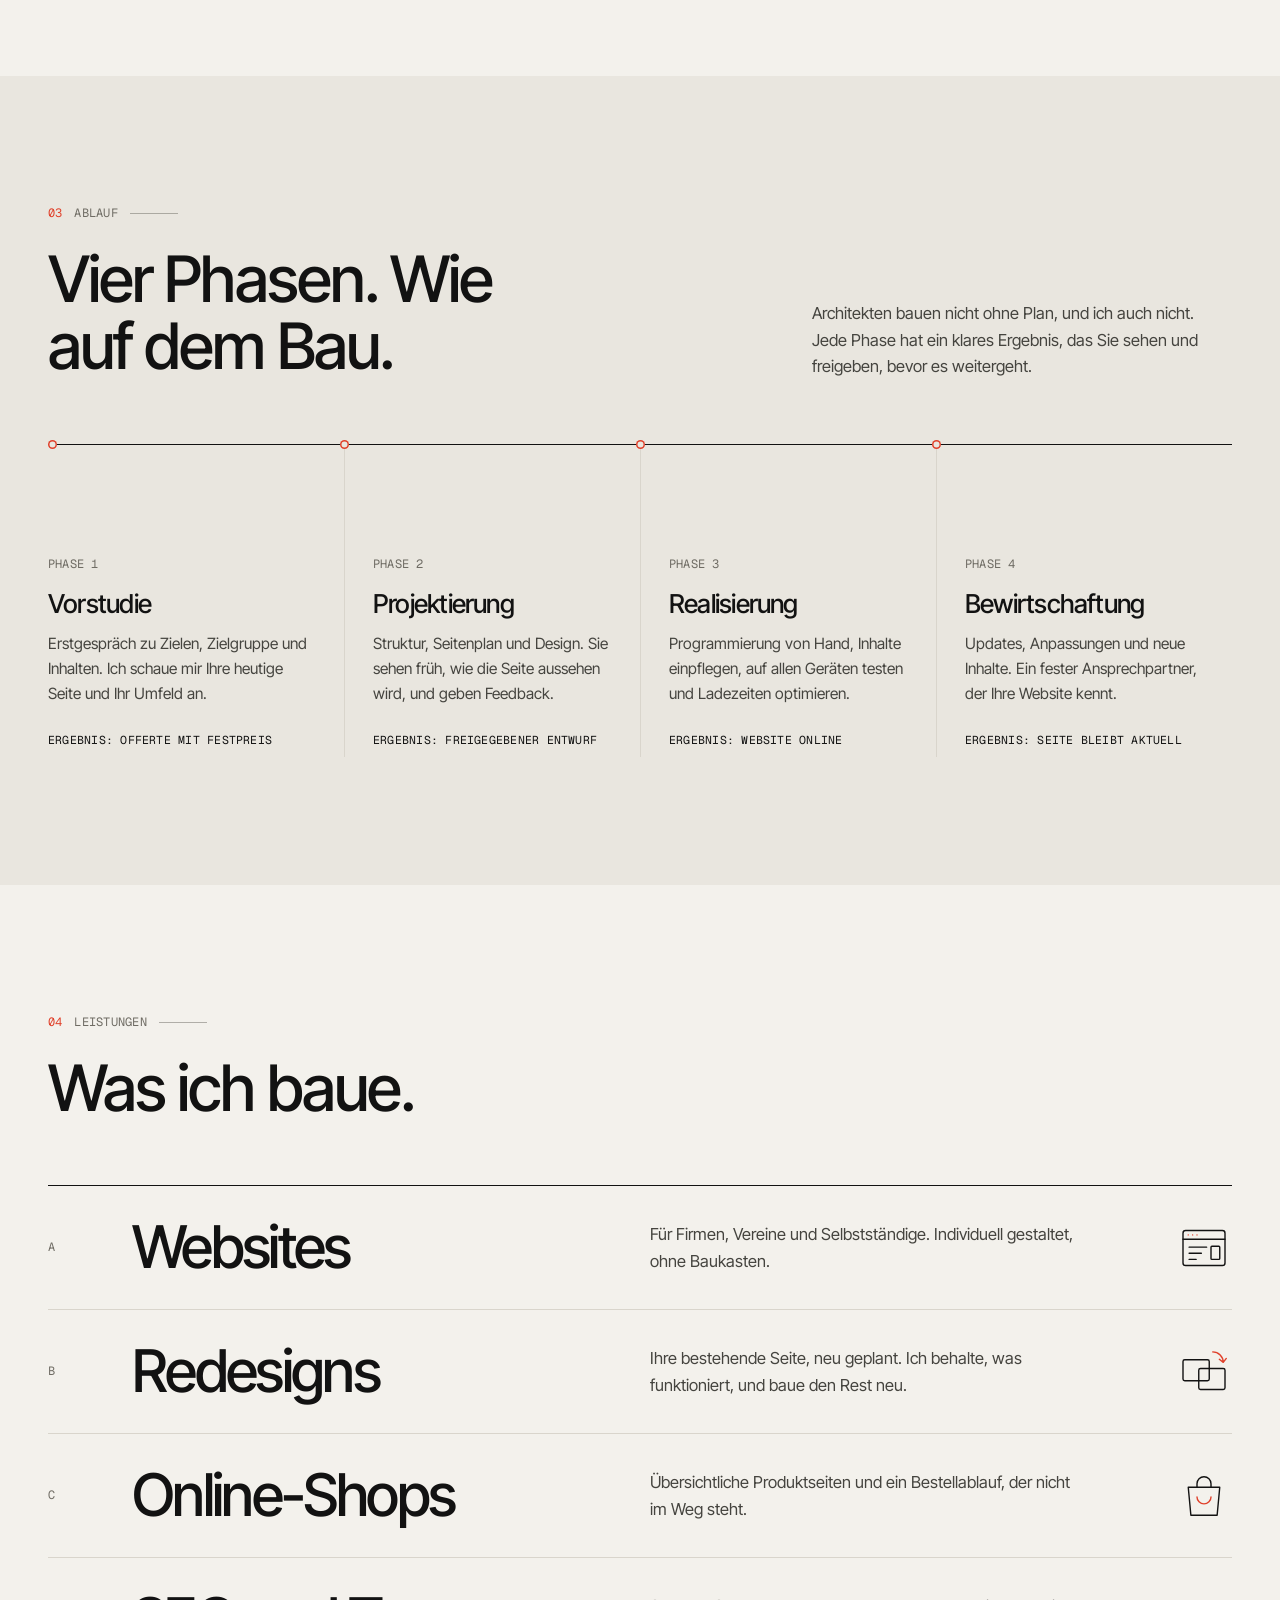
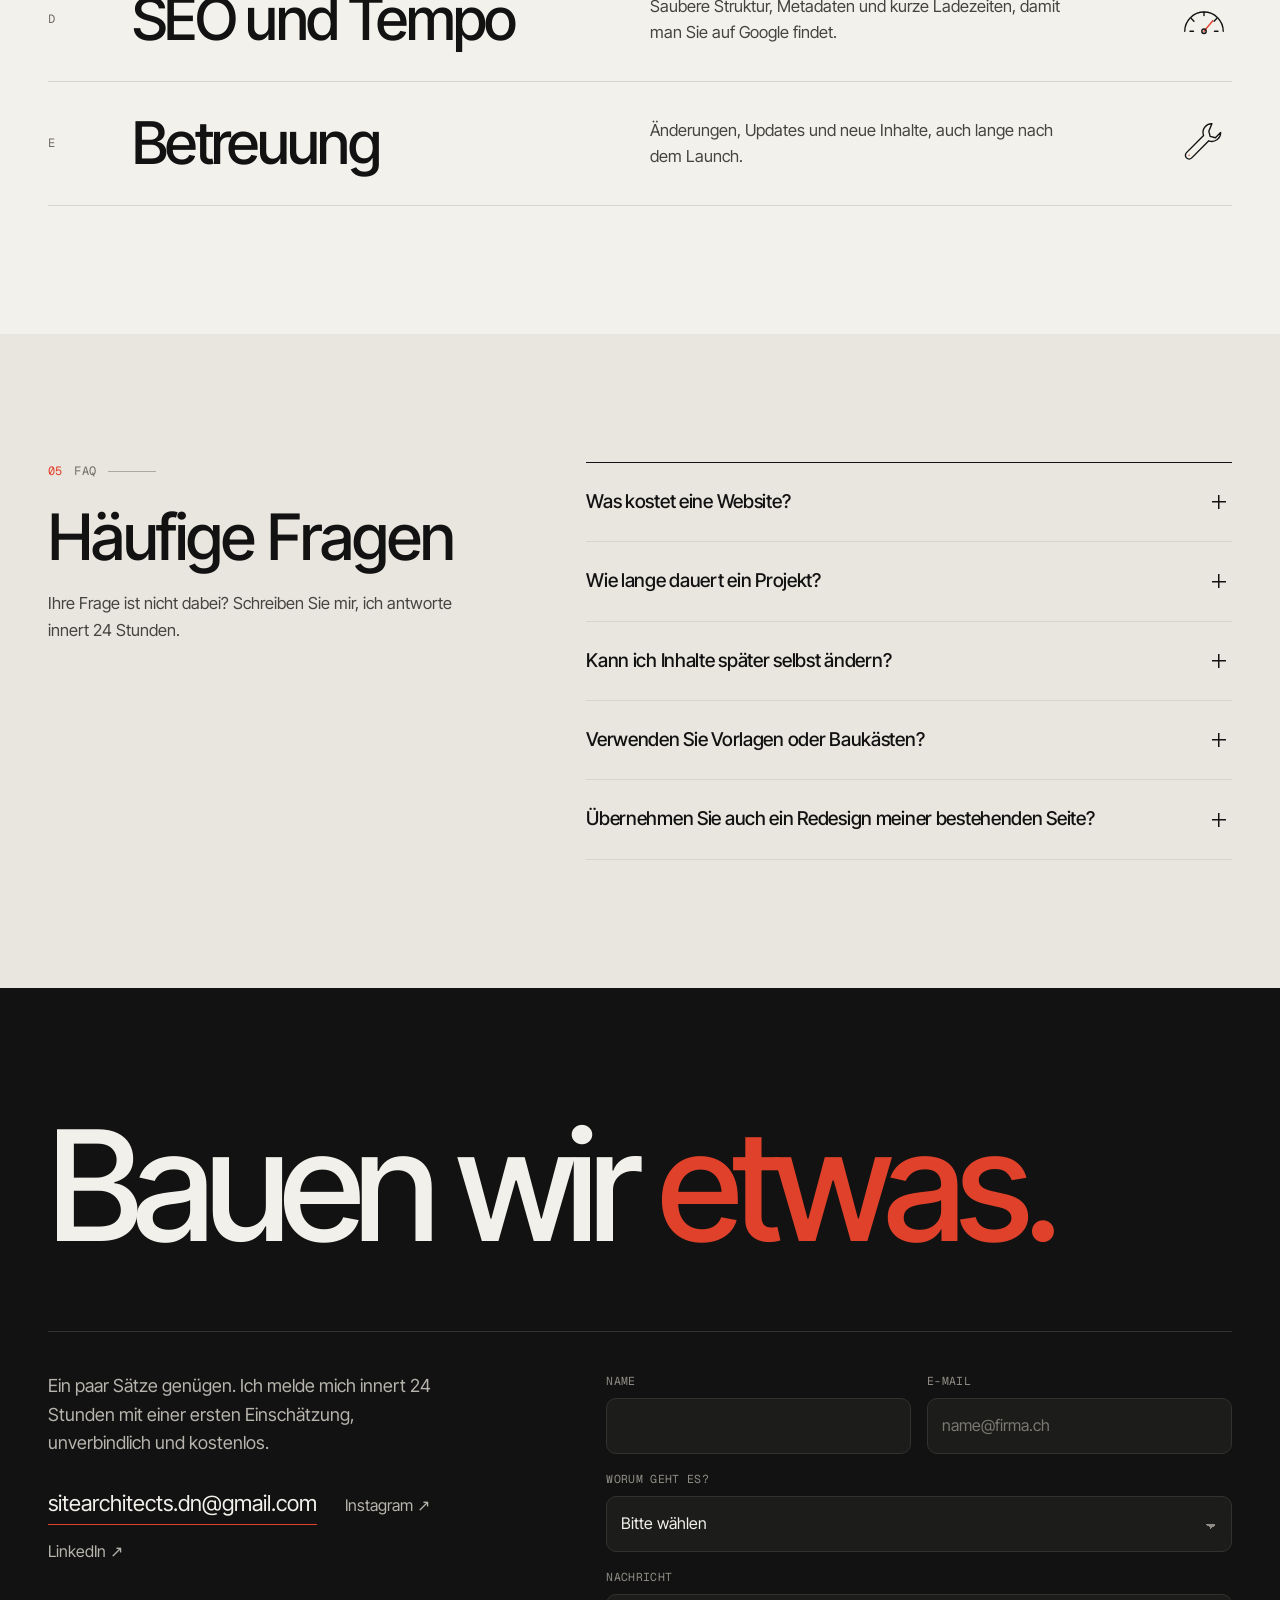
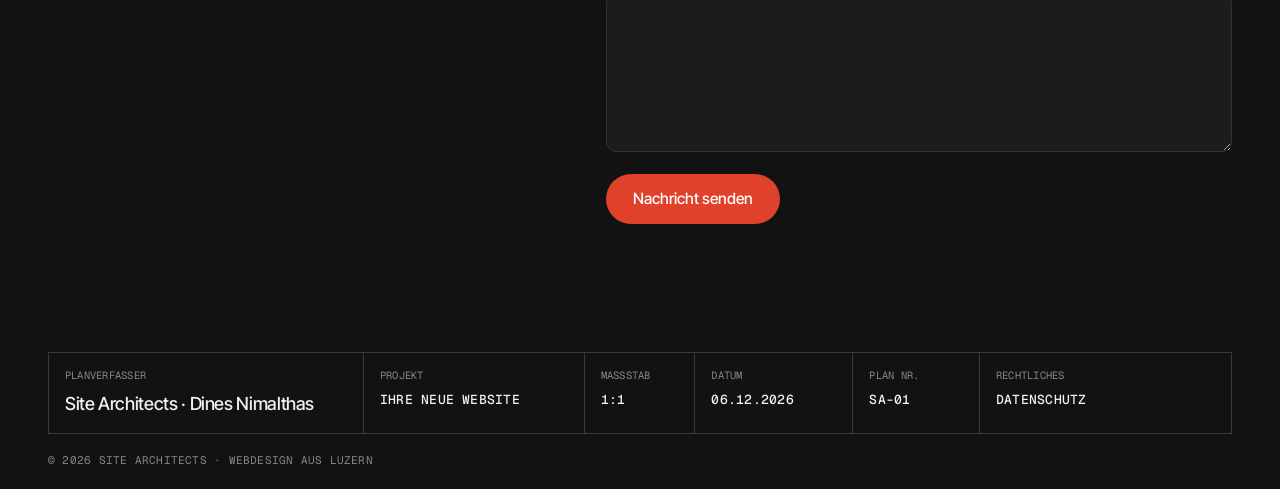
==== commit 64bc1c5d: "Neues Porträt mit mehr Abstand am Arbeitsplatz Ausschnitt 4:5, Laptop-Logo und Flasche entfernt, Far" ====
--- a/index.html
+++ b/index.html
@@ -392,8 +392,8 @@
     <div class="about">
       <figure class="portrait" id="portrait">
         <div class="portrait__frame">
-          <img class="portrait__plan" src="assets/img/dines.jpg" alt="" aria-hidden="true" width="800" height="1000" loading="lazy" decoding="async" />
-          <img class="portrait__real" src="assets/img/dines.jpg" alt="Porträt von Dines Nimalthas" width="800" height="1000" loading="lazy" decoding="async" />
+          <img class="portrait__plan" src="assets/img/dines.jpg?v=2" alt="" aria-hidden="true" width="773" height="966" loading="lazy" decoding="async" />
+          <img class="portrait__real" src="assets/img/dines.jpg?v=2" alt="Dines Nimalthas an seinem Arbeitsplatz" width="773" height="966" loading="lazy" decoding="async" />
           <span class="portrait__scan" aria-hidden="true"></span>
           <i class="crop crop--tl"></i><i class="crop crop--tr"></i><i class="crop crop--bl"></i><i class="crop crop--br"></i>
         </div>
--- a/assets/css/style.css
+++ b/assets/css/style.css
@@ -236,7 +236,7 @@
 
 /* ── Planverfasser ───────────────────────────────── */
 .about { display:grid; grid-template-columns:minmax(240px, 4fr) 8fr; gap:clamp(40px, 7vw, 112px); align-items:start; }
-.portrait { position:sticky; top:calc(var(--nav-h) + 32px); margin:0; padding:18px 0 0 18px; max-width:340px; }
+.portrait { position:sticky; top:calc(var(--nav-h) + 32px); margin:0; padding:18px 0 0 18px; max-width:400px; }
 .portrait__frame { position:relative; aspect-ratio:4 / 5; }
 .portrait__frame img { position:absolute; inset:0; width:100%; height:100%; object-fit:cover; border-radius:4px; }
 .portrait__plan { filter:grayscale(1) contrast(1.15) brightness(1.05); opacity:.9; }
@@ -477,7 +477,7 @@
   .plankopf { grid-template-columns:repeat(3, 1fr); }
   .faq-wrap, .contact { grid-template-columns:1fr; }
   .about { grid-template-columns:1fr; }
-  .portrait { position:relative; top:0; max-width:320px; }
+  .portrait { position:relative; top:0; max-width:380px; }
 }
 
 @media (max-width: 760px) {
@@ -529,7 +529,7 @@
   .row__icon { grid-column:3; grid-row:1; width:40px; height:40px; }
 
   .form__row { grid-template-columns:1fr; }
-  .portrait { max-width:260px; }
+  .portrait { max-width:340px; }
   .perk { grid-template-columns:44px minmax(0,1fr); gap:14px; padding:18px 0; }
   .perk__icon { width:40px; height:40px; }
   .perk h3 { font-size:20px; }
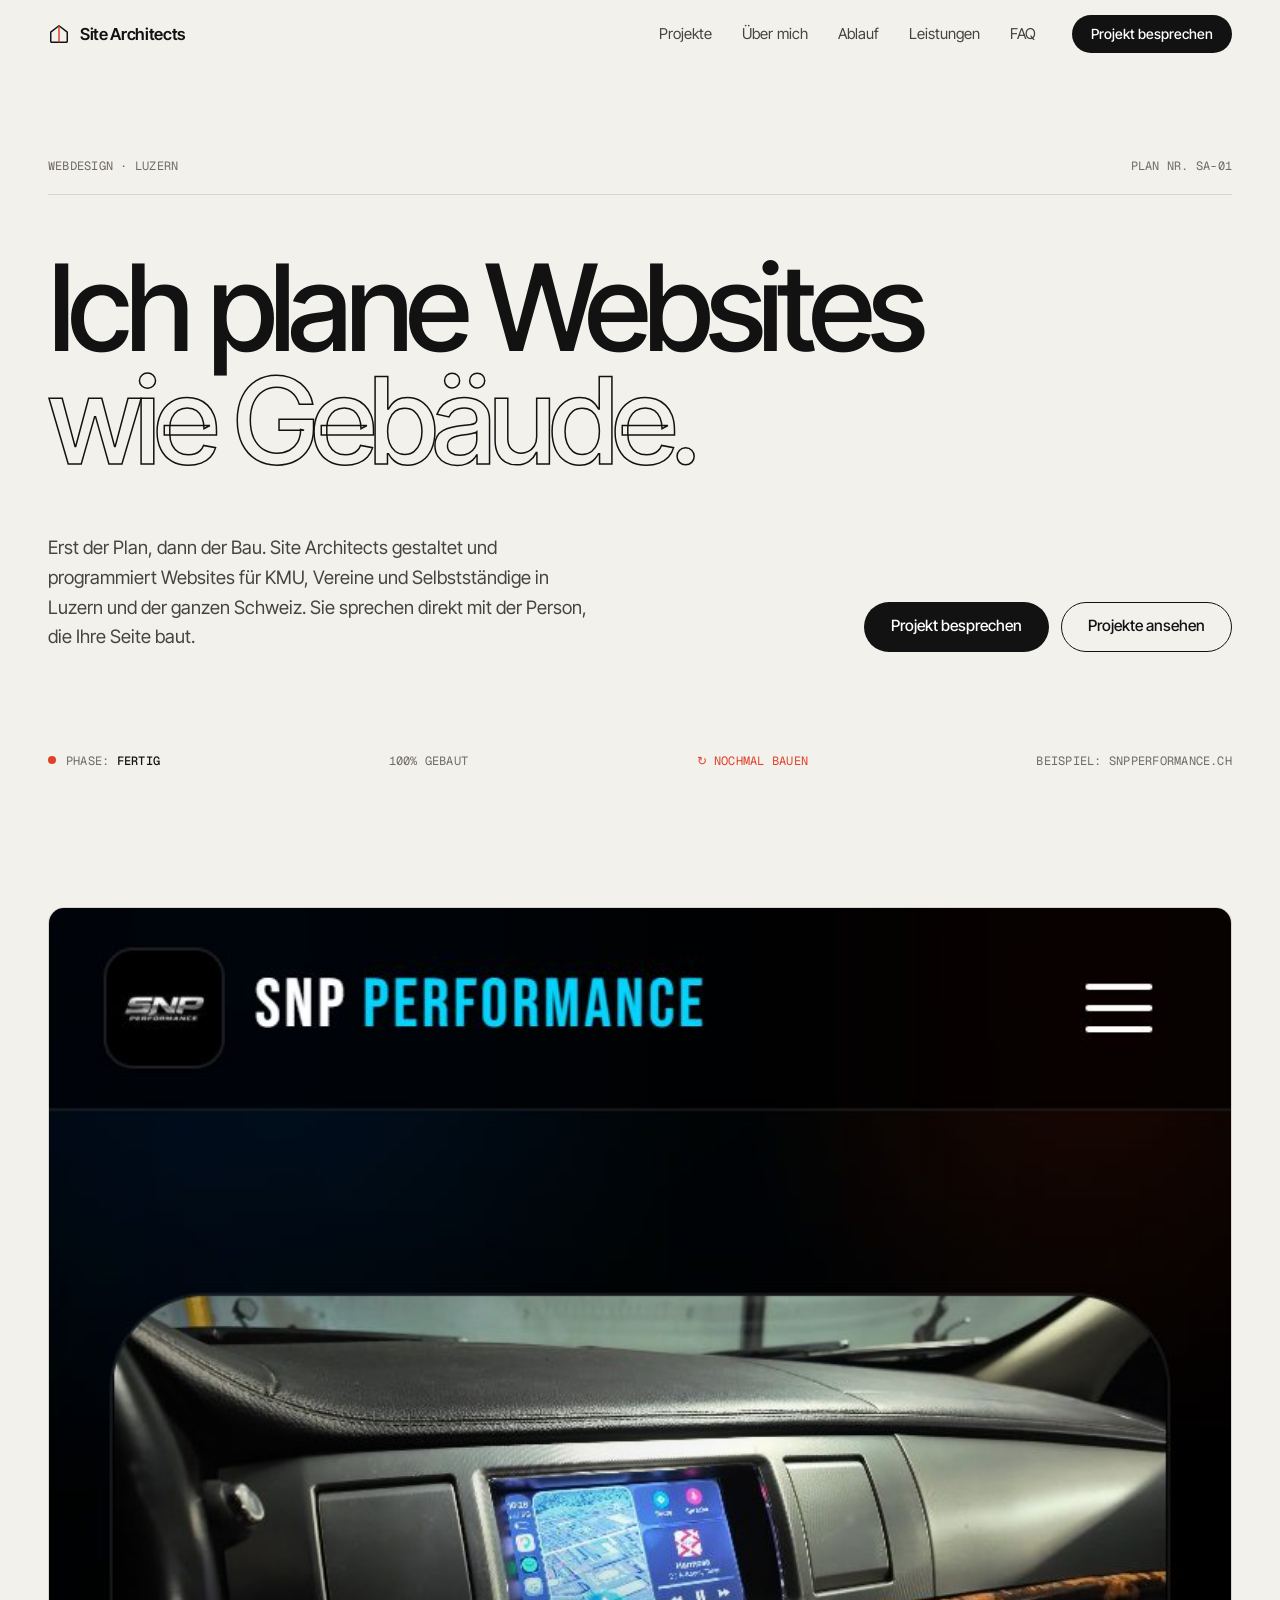
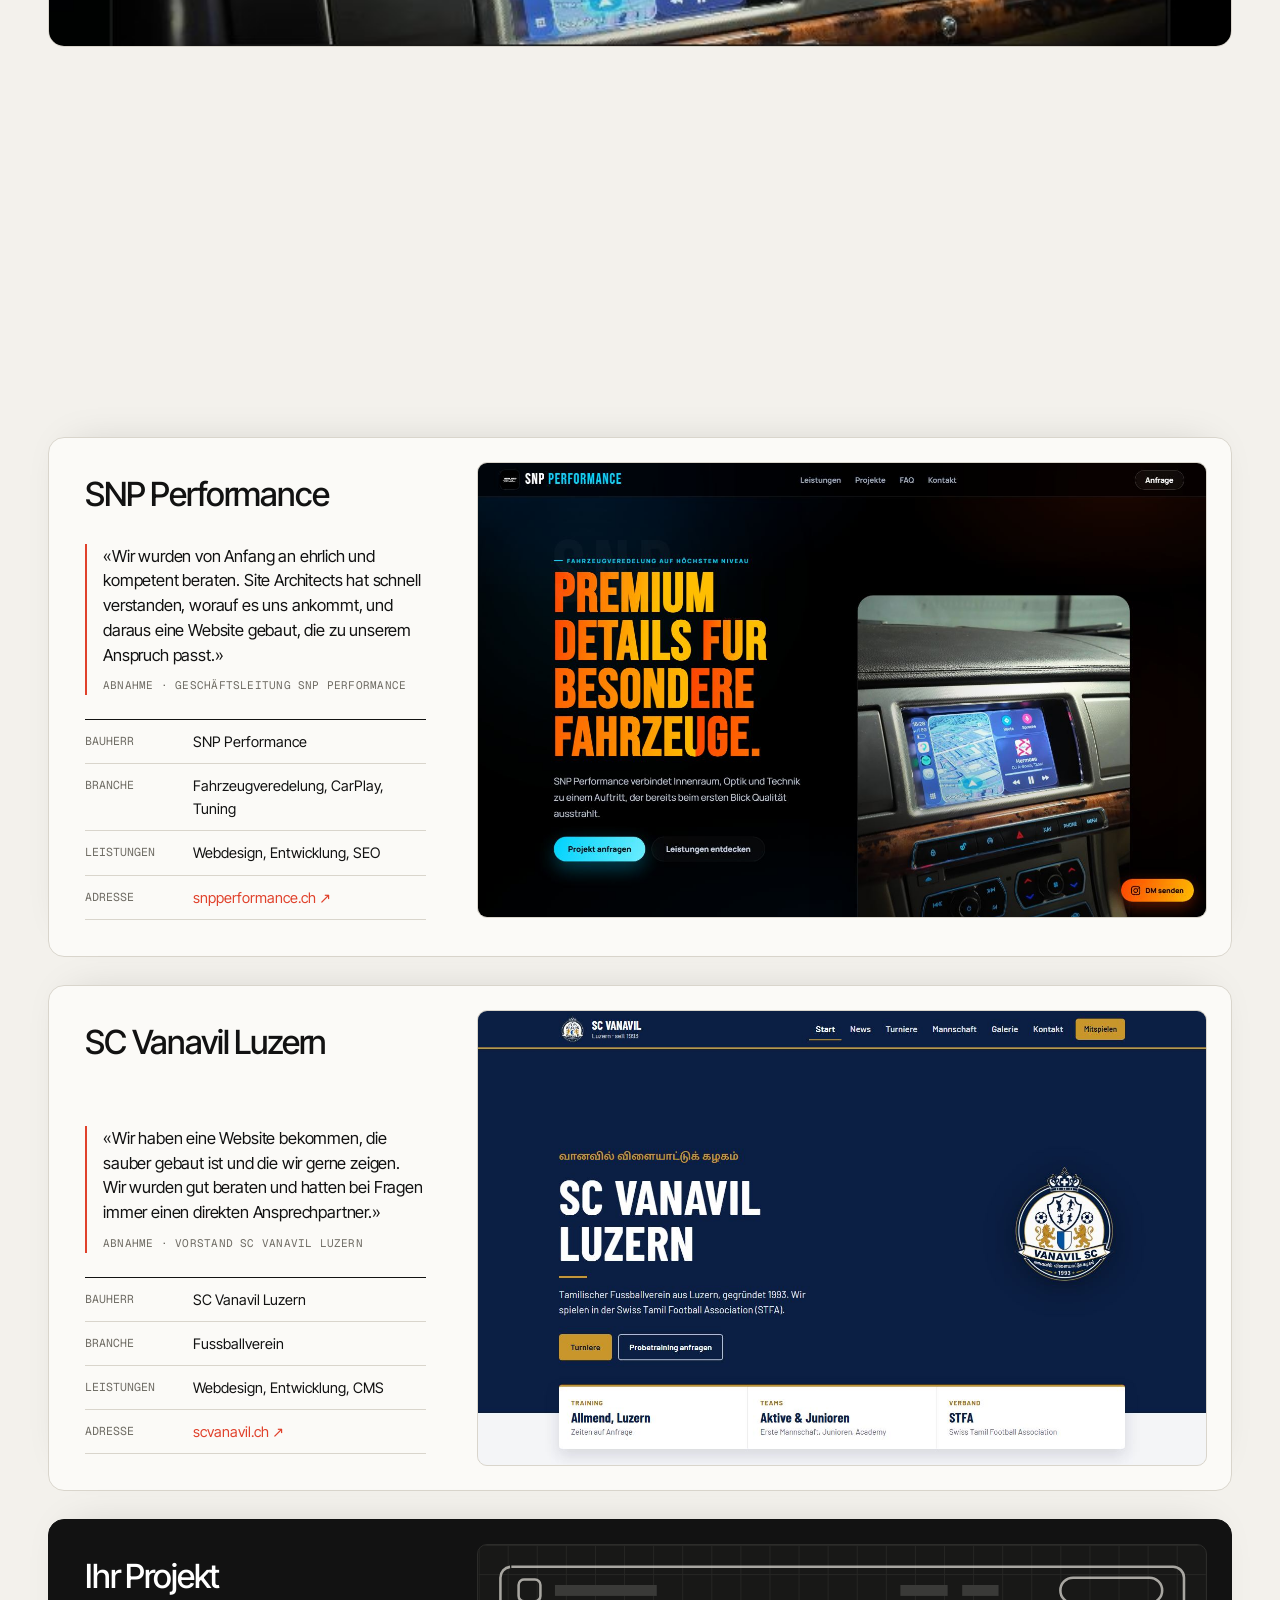
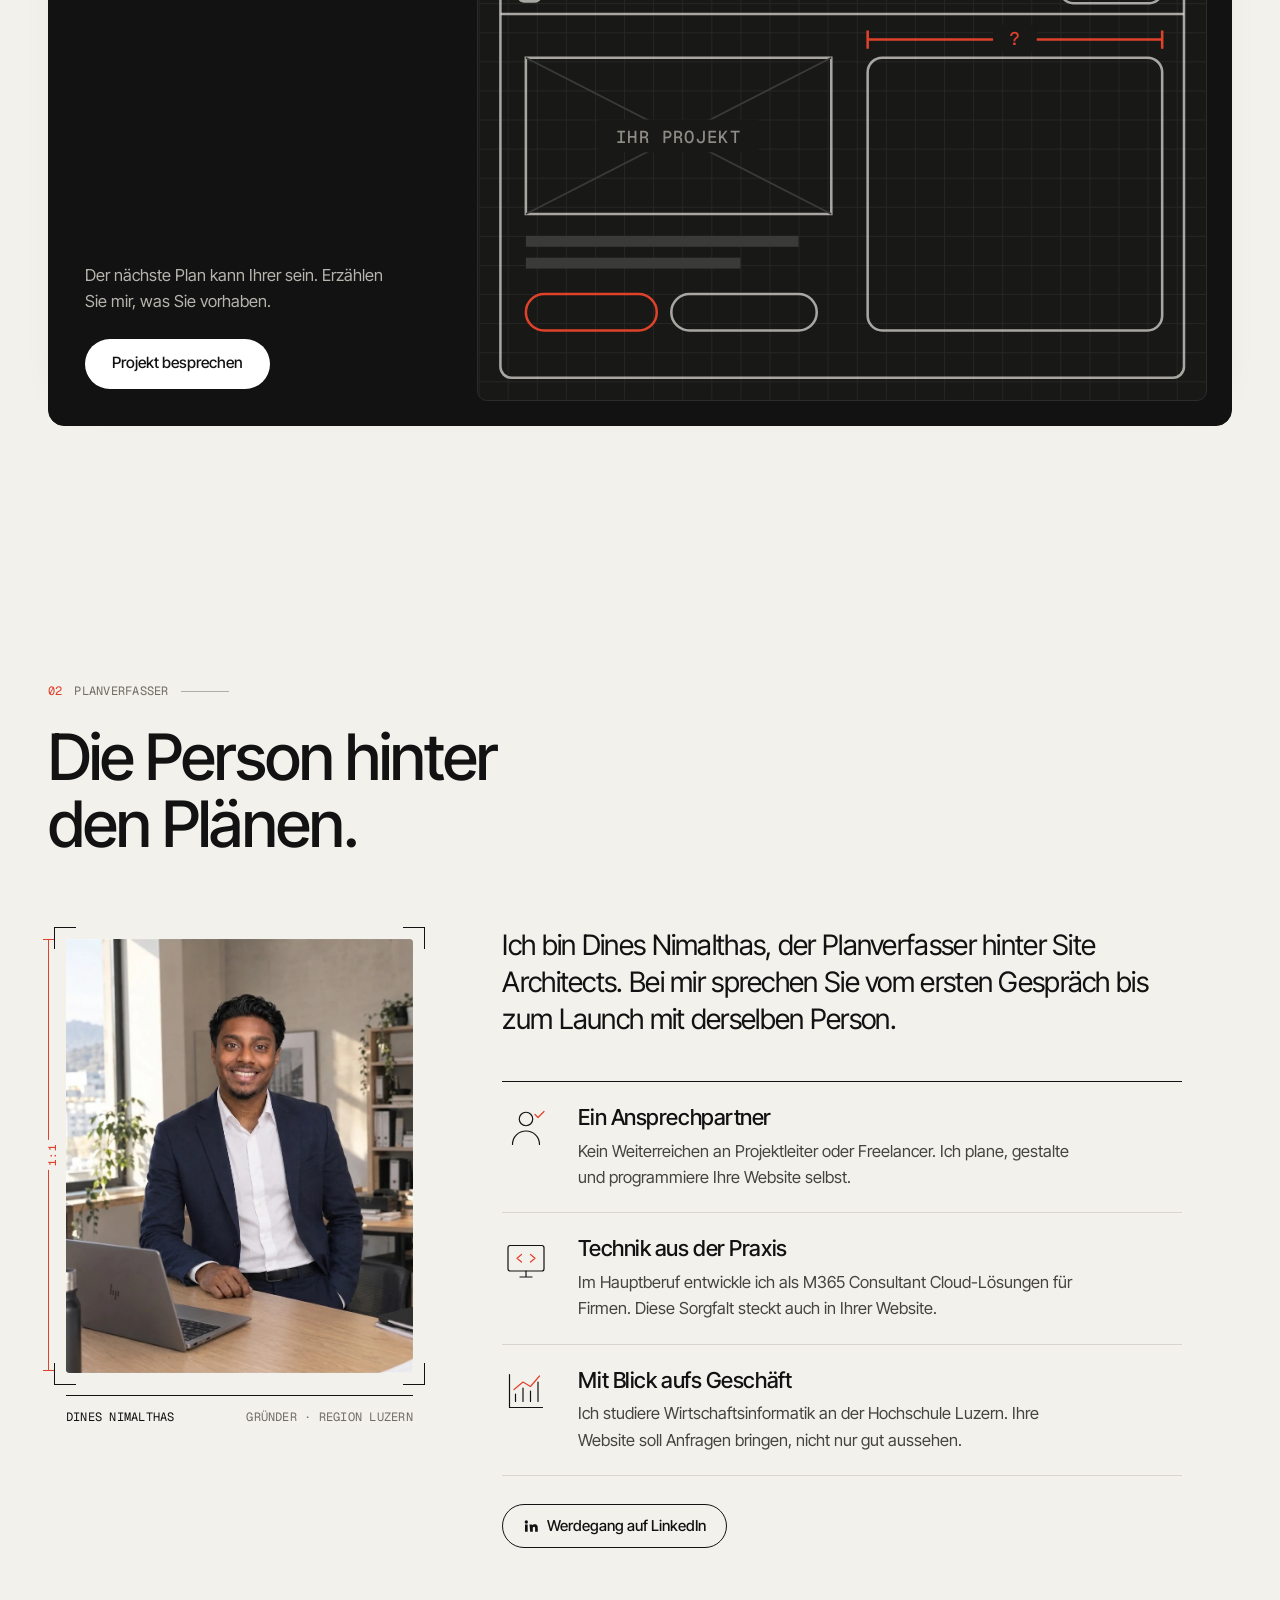
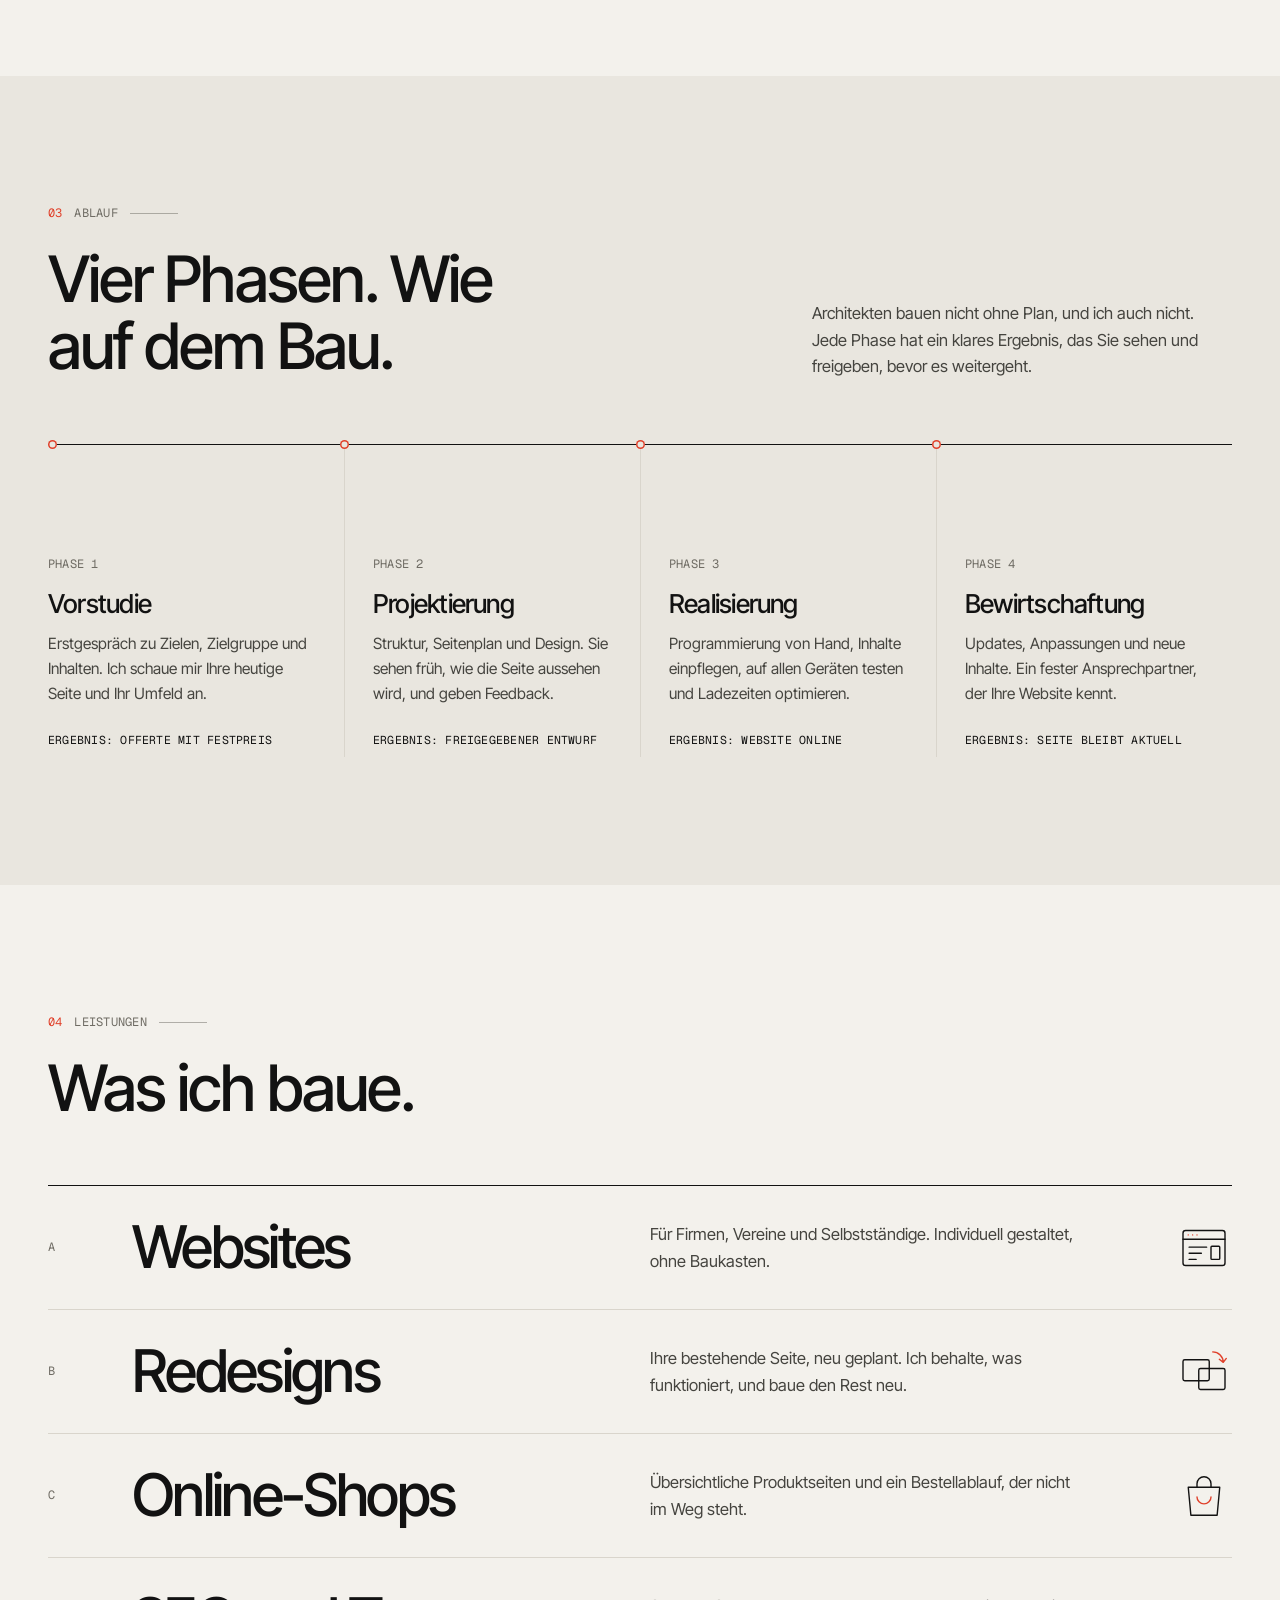
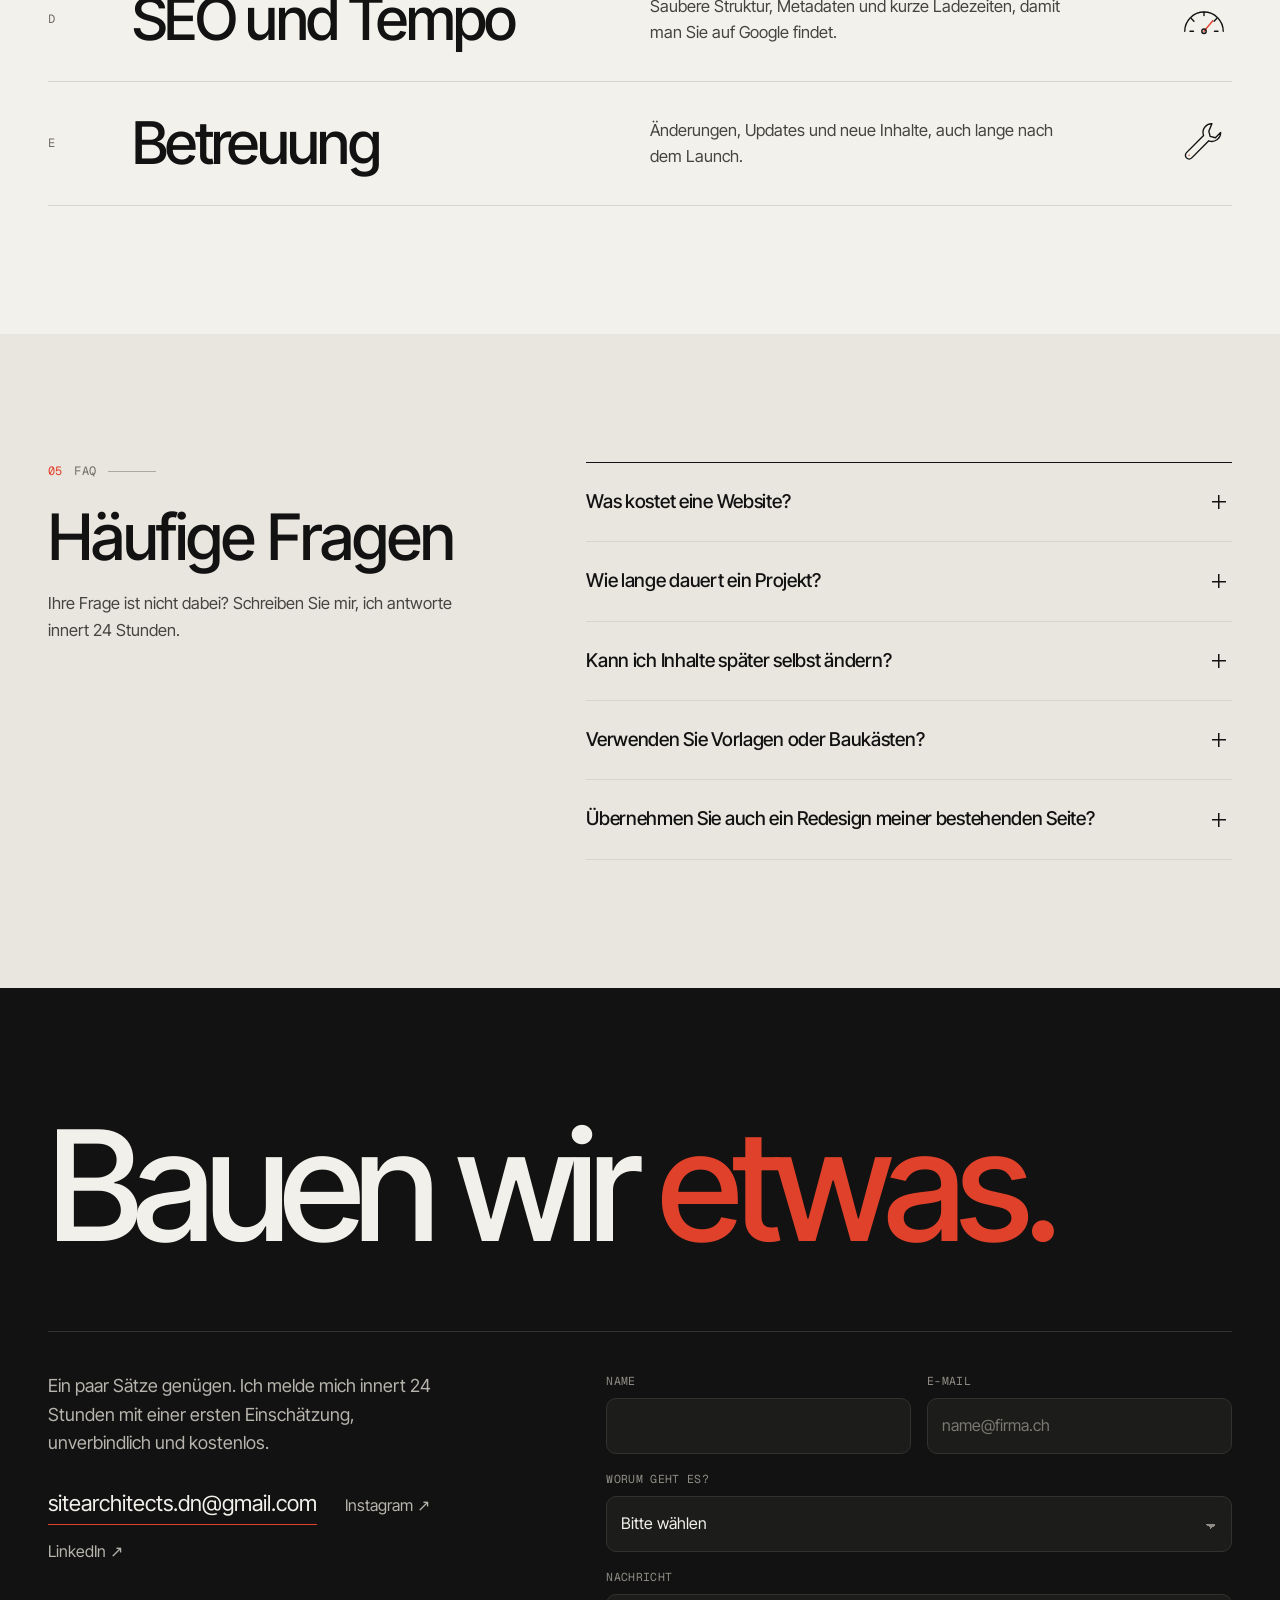
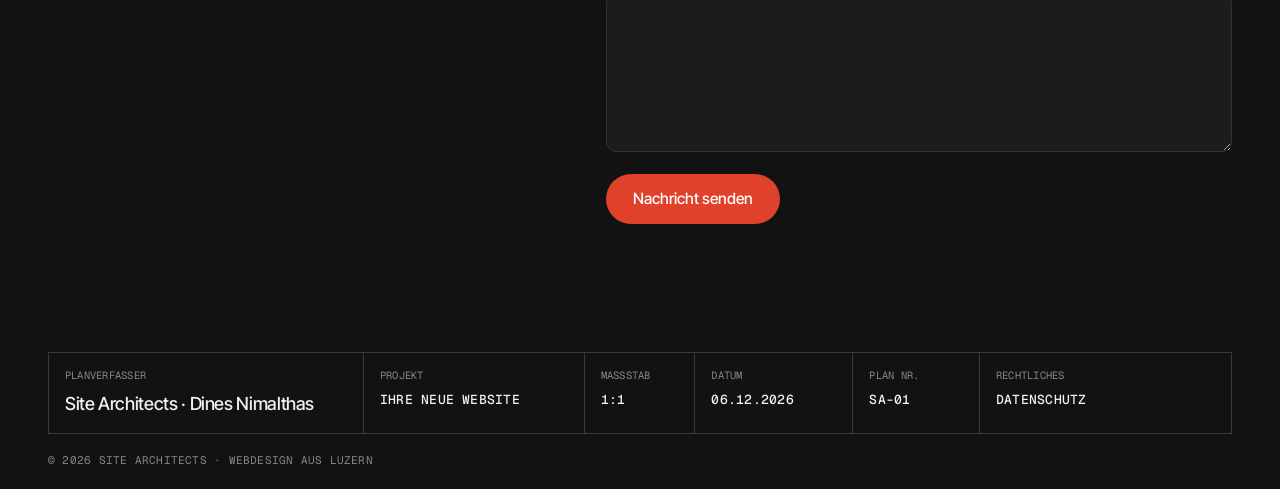
==== commit 577f6faf: "Porträt: Originalbild unbearbeitet Co-Authored-By: Claude Opus 5.5 <noreply@anthropic.com>" ====
--- a/index.html
+++ b/index.html
@@ -392,8 +392,8 @@
     <div class="about">
       <figure class="portrait" id="portrait">
         <div class="portrait__frame">
-          <img class="portrait__plan" src="assets/img/dines.jpg?v=2" alt="" aria-hidden="true" width="773" height="966" loading="lazy" decoding="async" />
-          <img class="portrait__real" src="assets/img/dines.jpg?v=2" alt="Dines Nimalthas an seinem Arbeitsplatz" width="773" height="966" loading="lazy" decoding="async" />
+          <img class="portrait__plan" src="assets/img/dines.jpg?v=3" alt="" aria-hidden="true" width="825" height="1024" loading="lazy" decoding="async" />
+          <img class="portrait__real" src="assets/img/dines.jpg?v=3" alt="Dines Nimalthas an seinem Arbeitsplatz" width="825" height="1024" loading="lazy" decoding="async" />
           <span class="portrait__scan" aria-hidden="true"></span>
           <i class="crop crop--tl"></i><i class="crop crop--tr"></i><i class="crop crop--bl"></i><i class="crop crop--br"></i>
         </div>
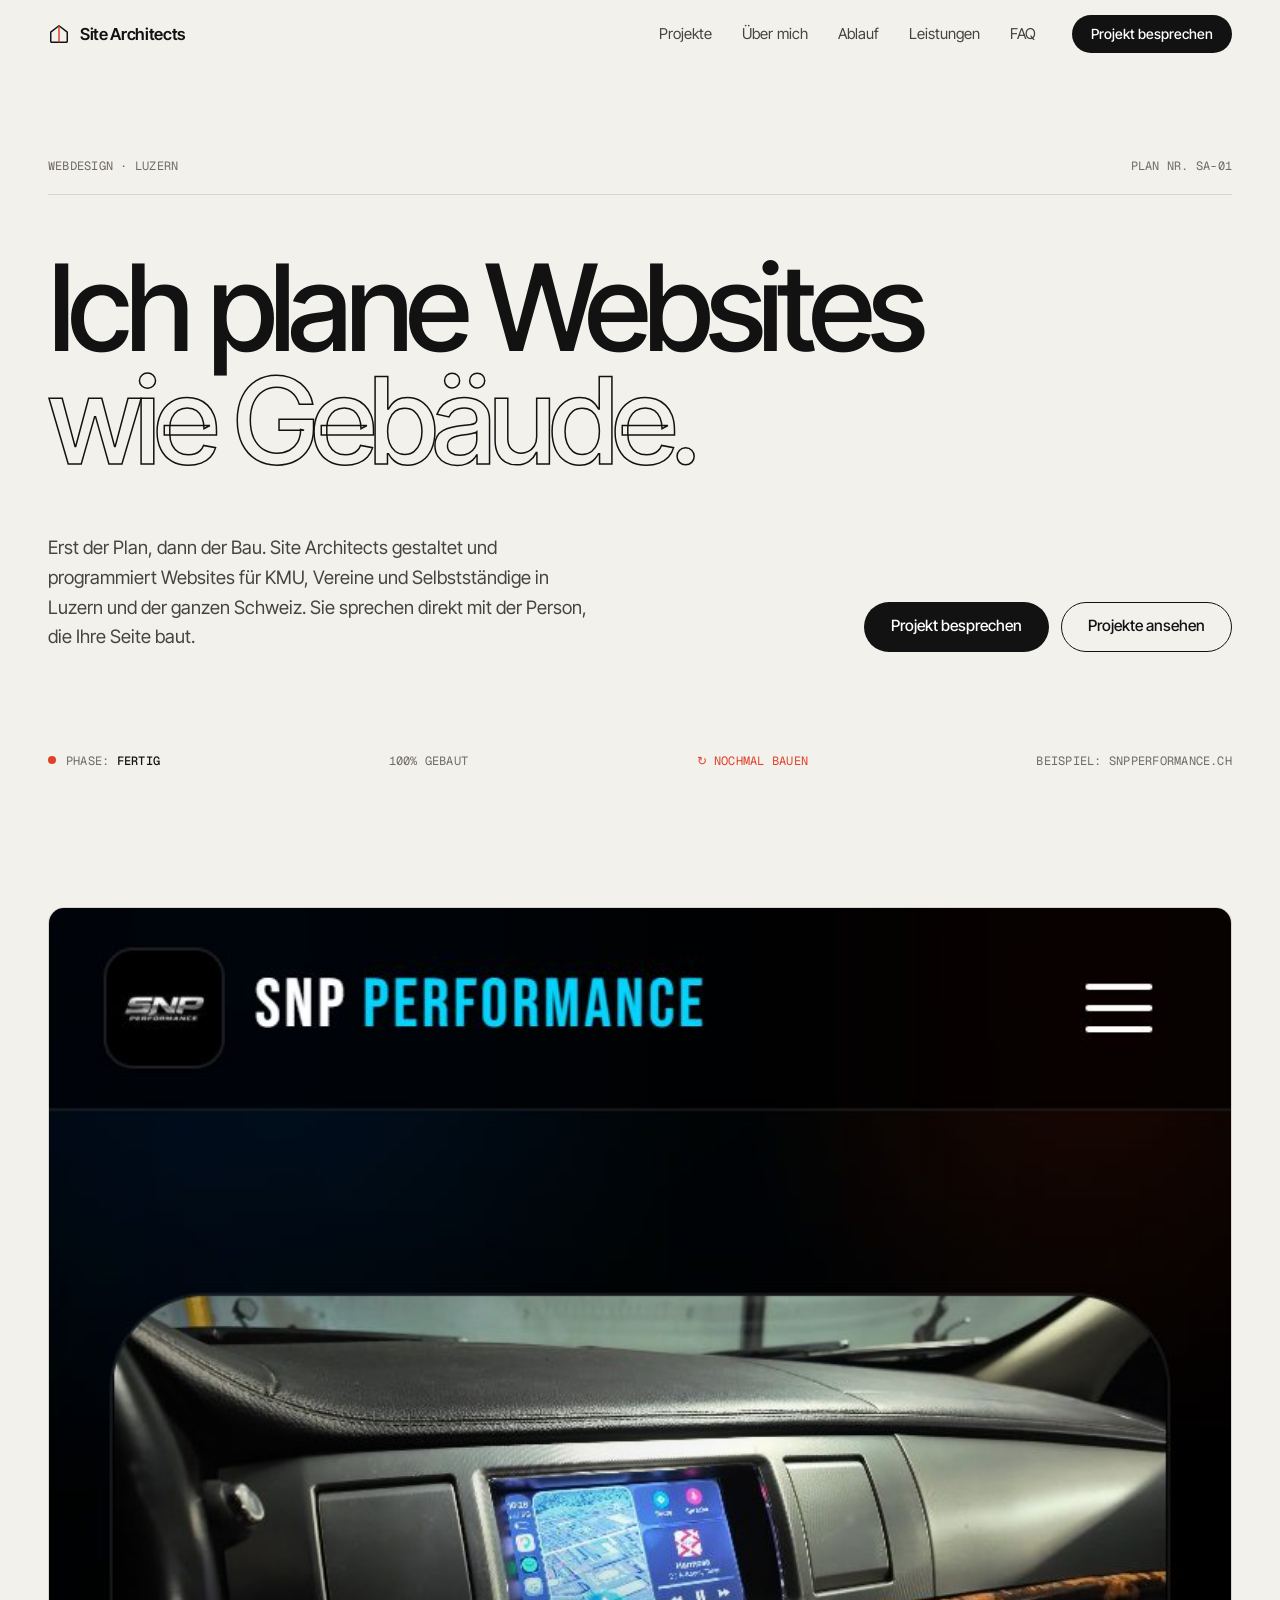
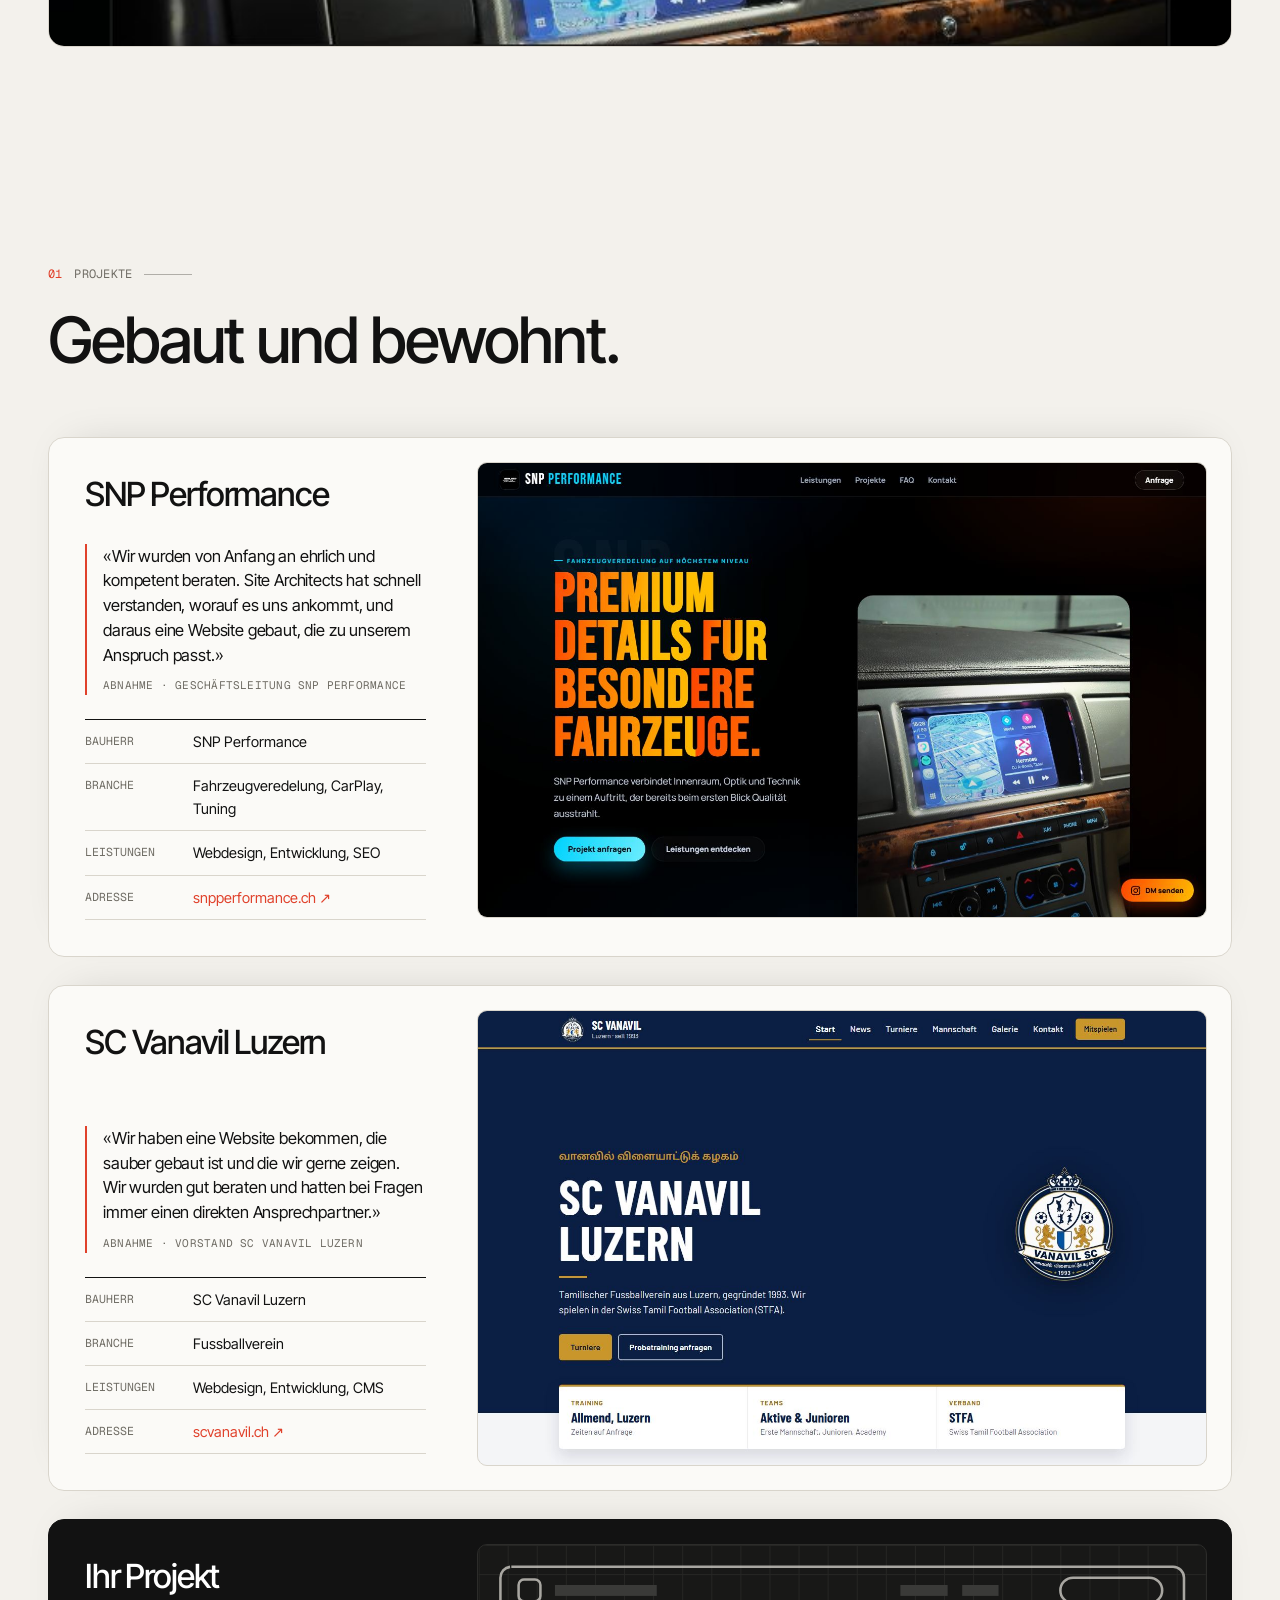
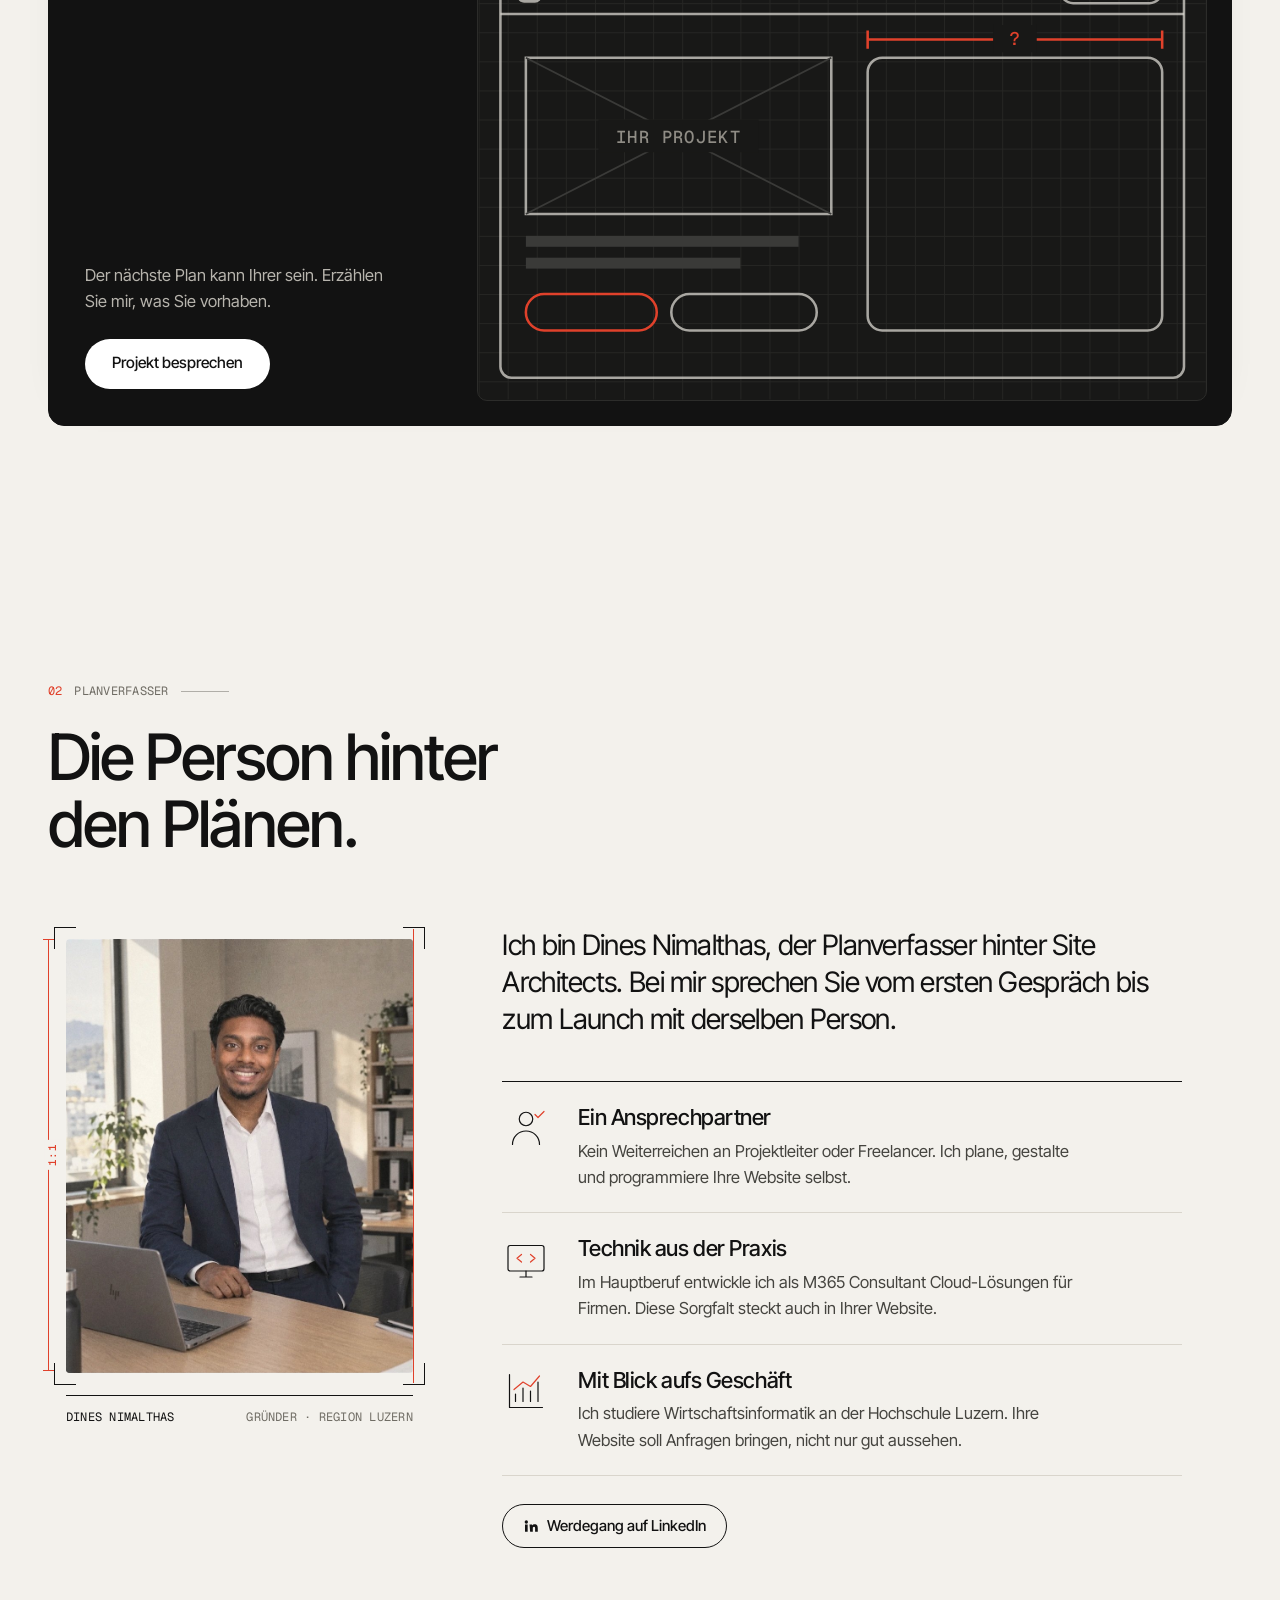
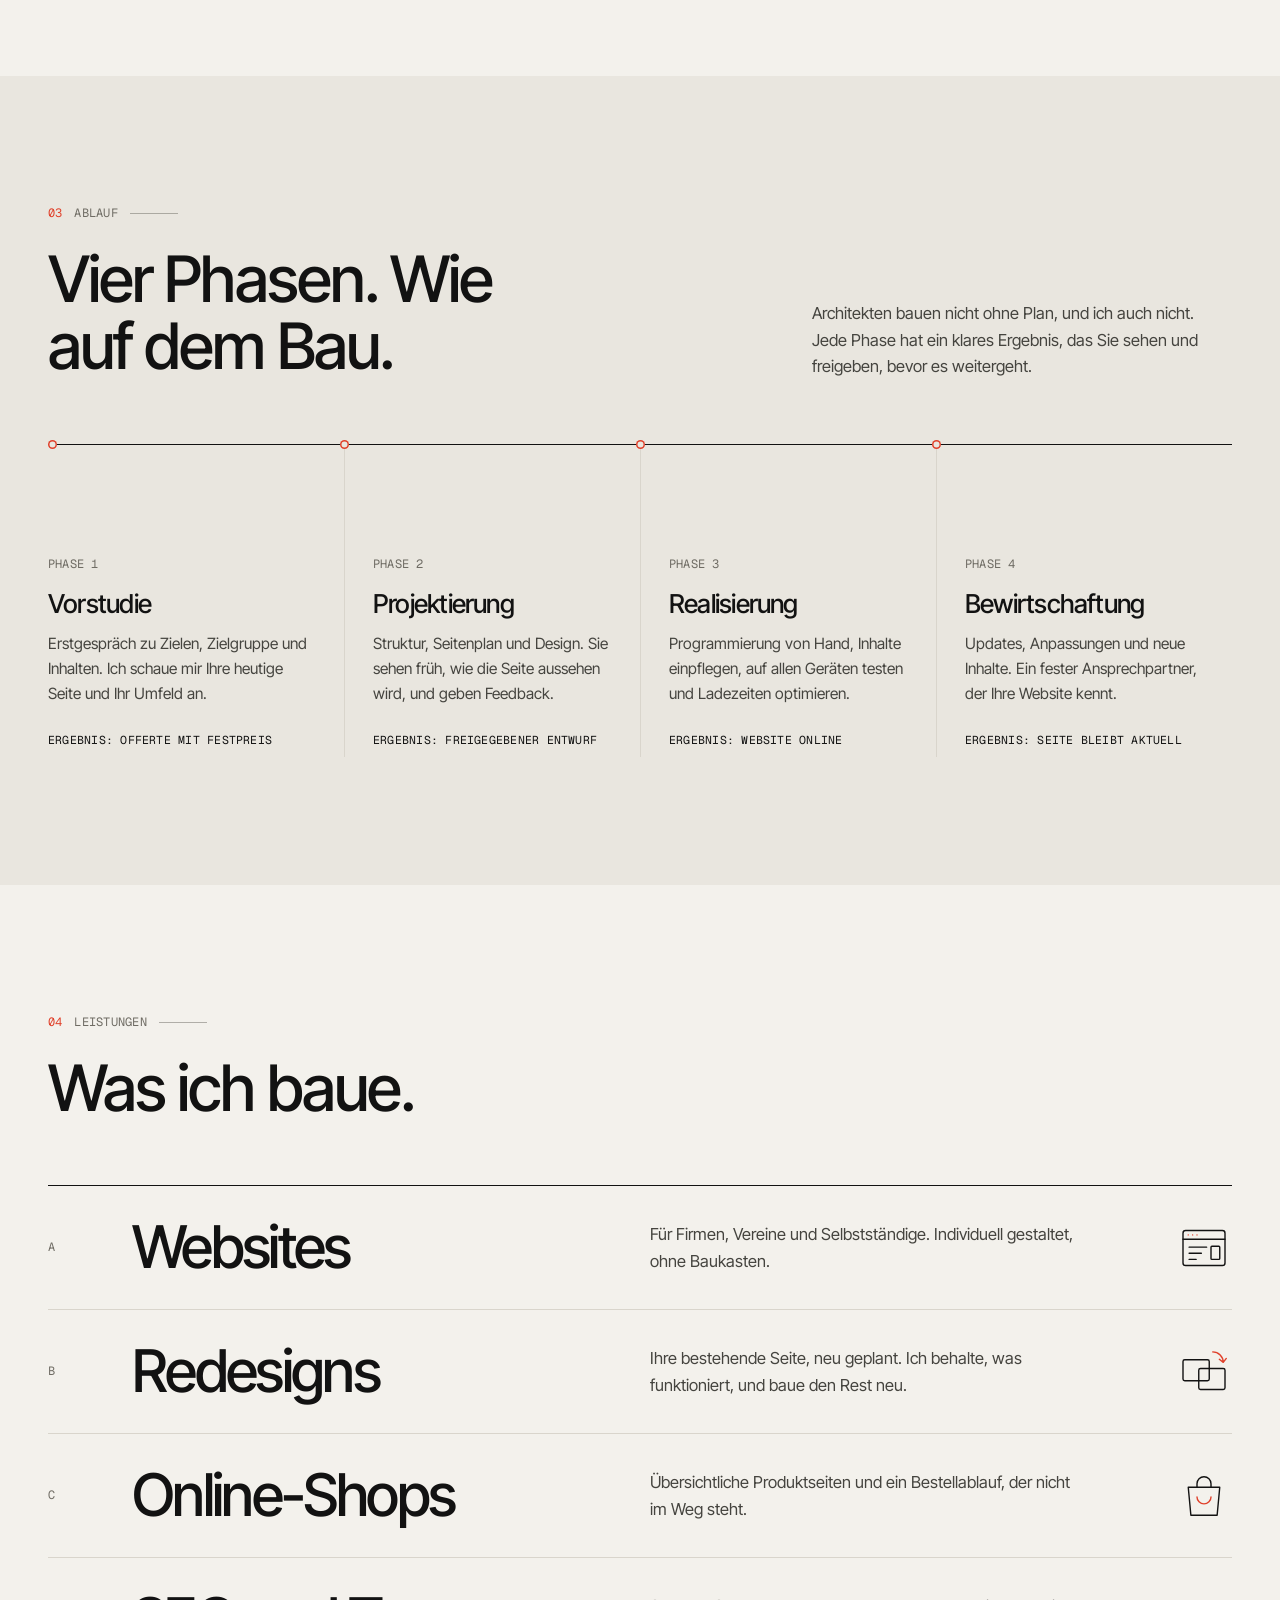
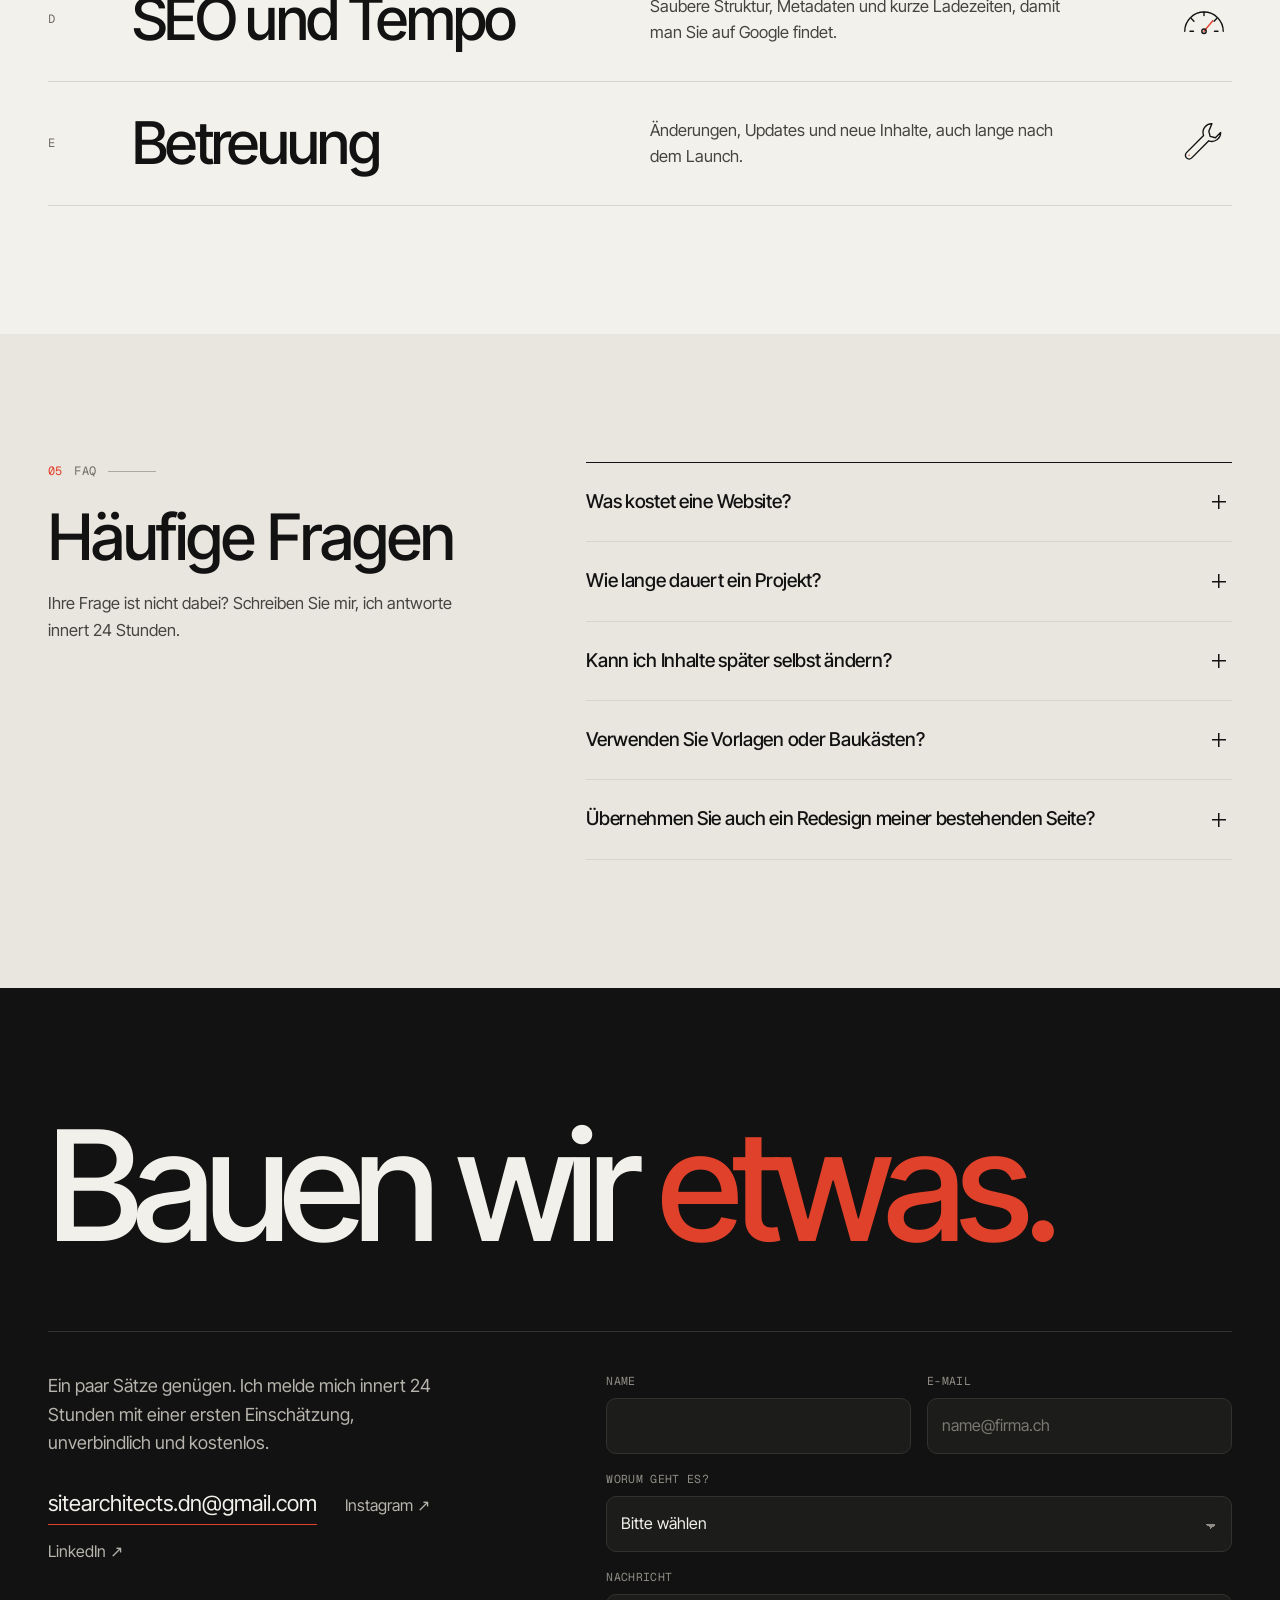
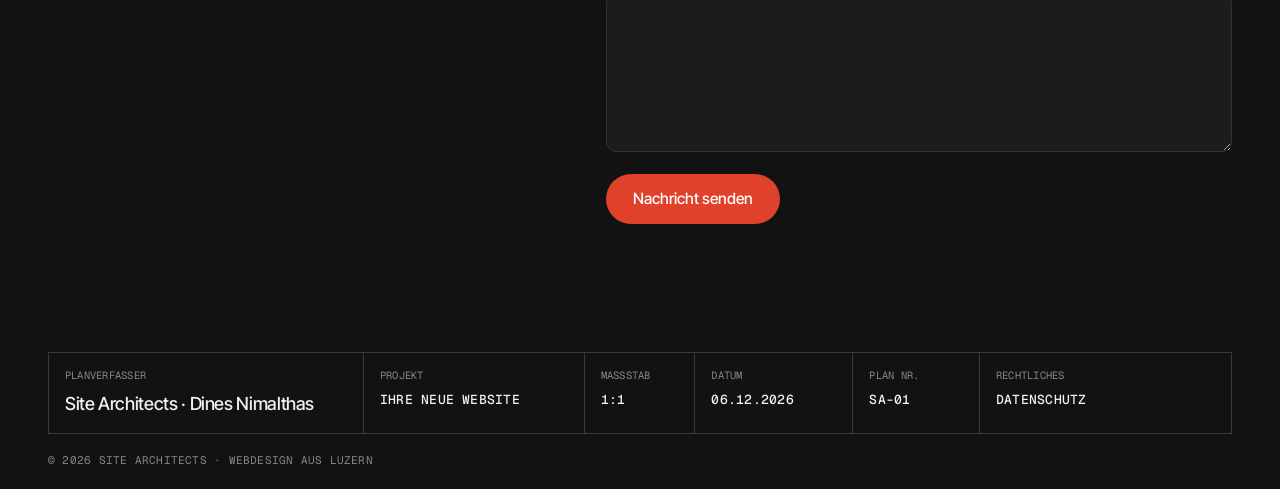
==== commit ee988096: "Porträt: Originalbild vollständig, nur Farbe und Korn angepasst Co-Authored-By: Claude Opus 5.5 <nor" ====
--- a/index.html
+++ b/index.html
@@ -392,8 +392,8 @@
     <div class="about">
       <figure class="portrait" id="portrait">
         <div class="portrait__frame">
-          <img class="portrait__plan" src="assets/img/dines.jpg?v=3" alt="" aria-hidden="true" width="825" height="1024" loading="lazy" decoding="async" />
-          <img class="portrait__real" src="assets/img/dines.jpg?v=3" alt="Dines Nimalthas an seinem Arbeitsplatz" width="825" height="1024" loading="lazy" decoding="async" />
+          <img class="portrait__plan" src="assets/img/dines.jpg?v=4" alt="" aria-hidden="true" width="825" height="1024" loading="lazy" decoding="async" />
+          <img class="portrait__real" src="assets/img/dines.jpg?v=4" alt="Dines Nimalthas an seinem Arbeitsplatz" width="825" height="1024" loading="lazy" decoding="async" />
           <span class="portrait__scan" aria-hidden="true"></span>
           <i class="crop crop--tl"></i><i class="crop crop--tr"></i><i class="crop crop--bl"></i><i class="crop crop--br"></i>
         </div>
